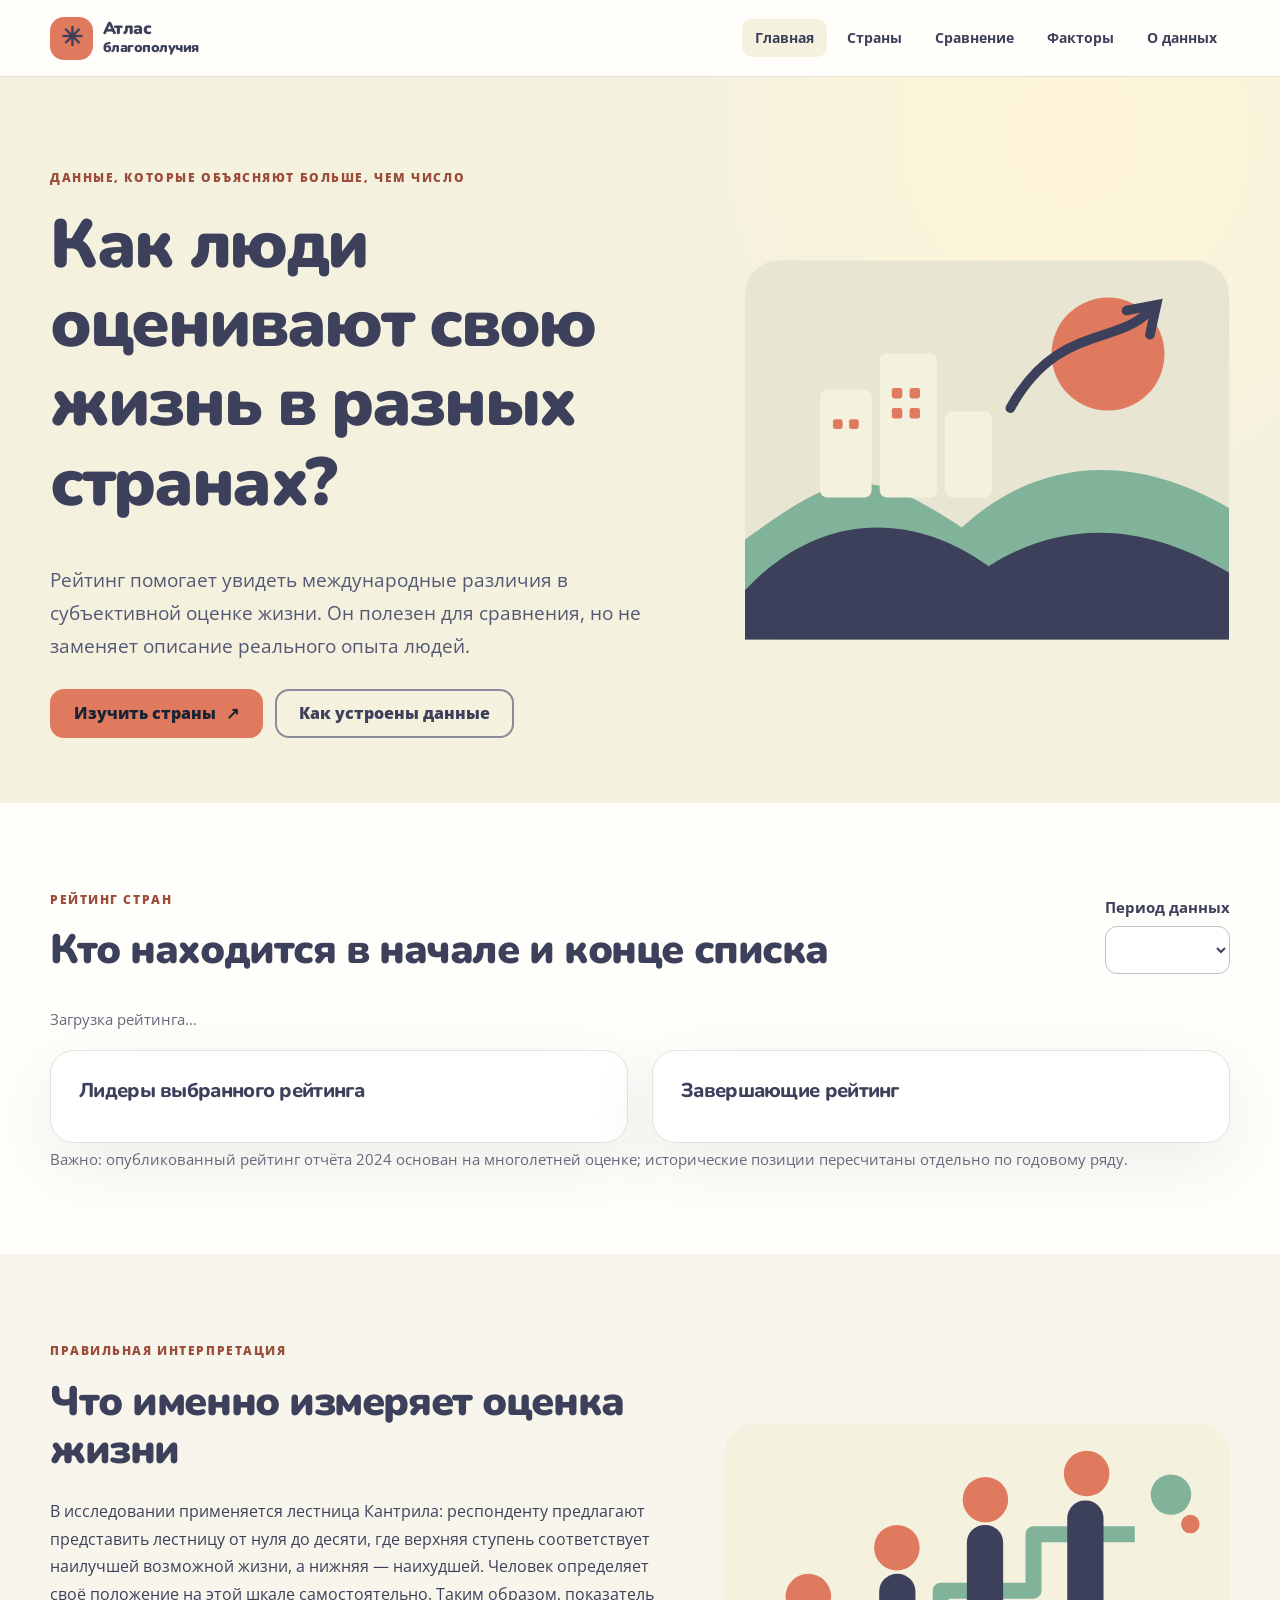
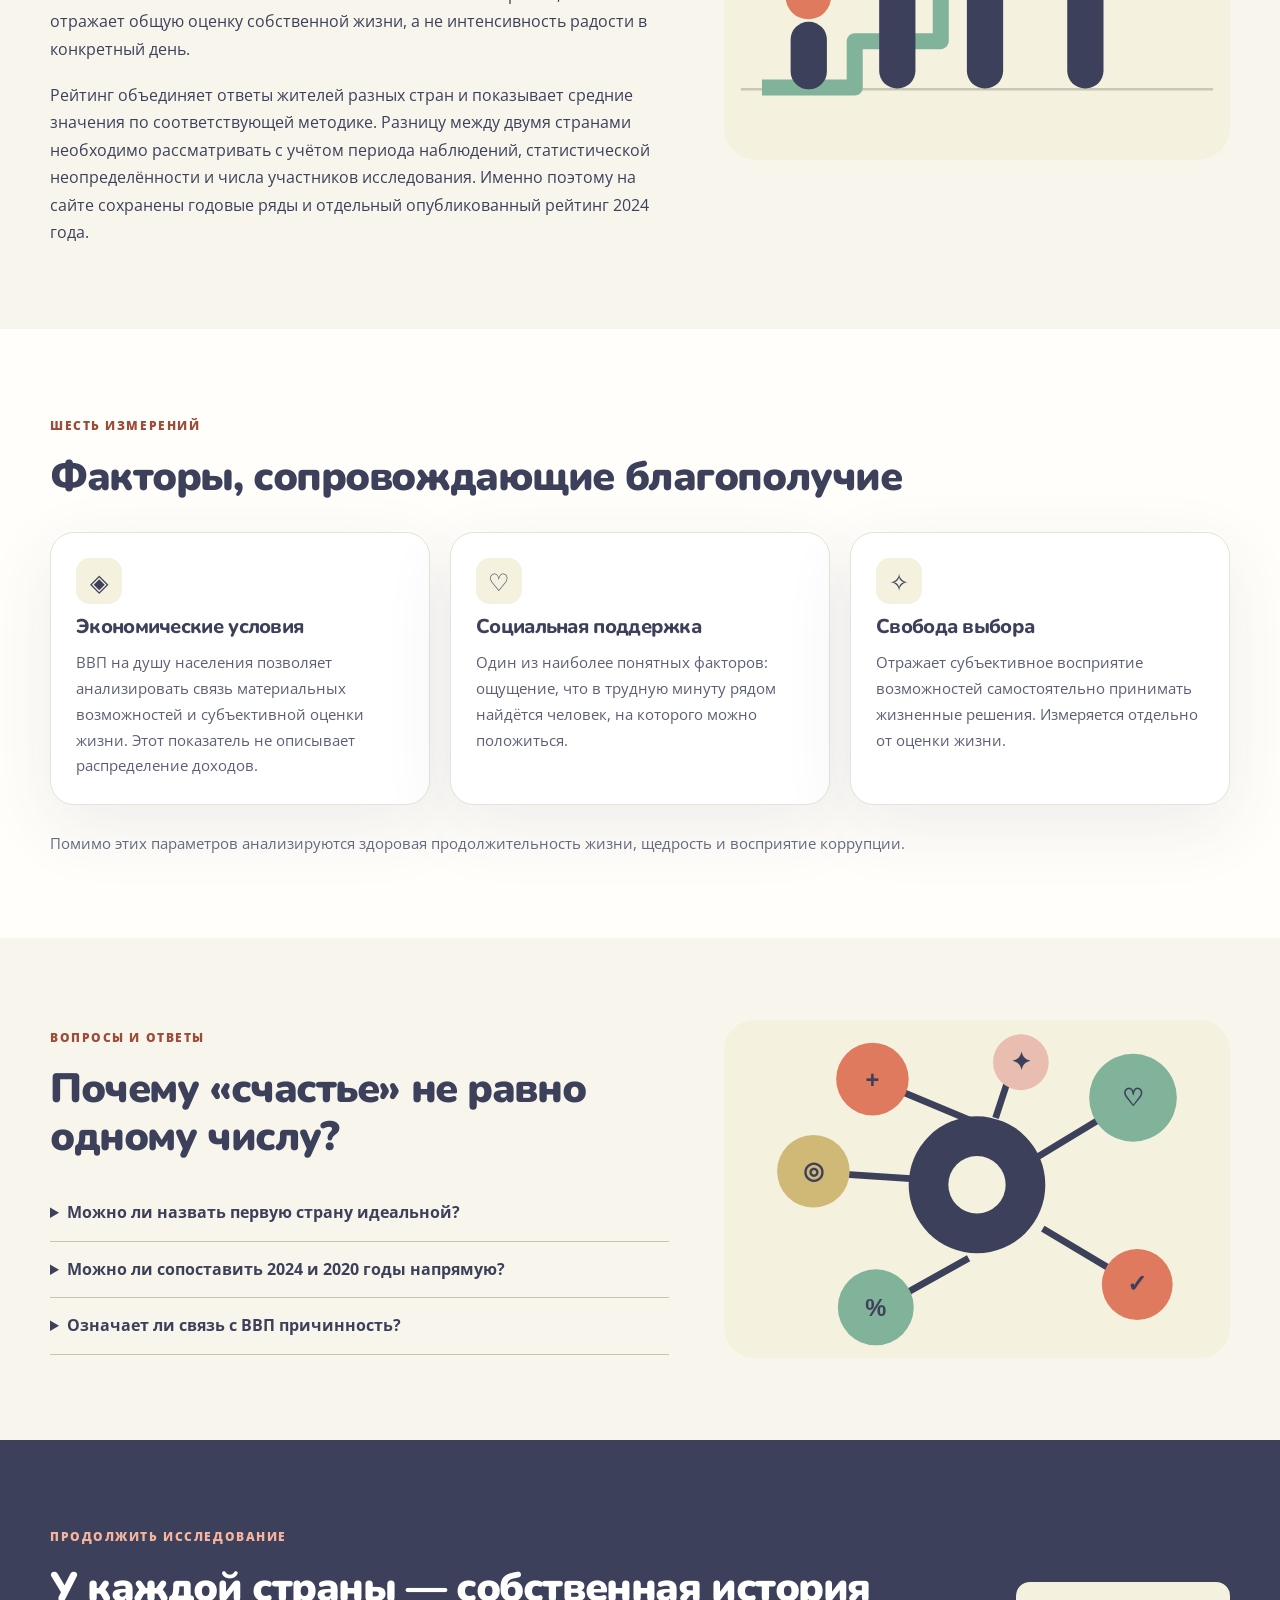
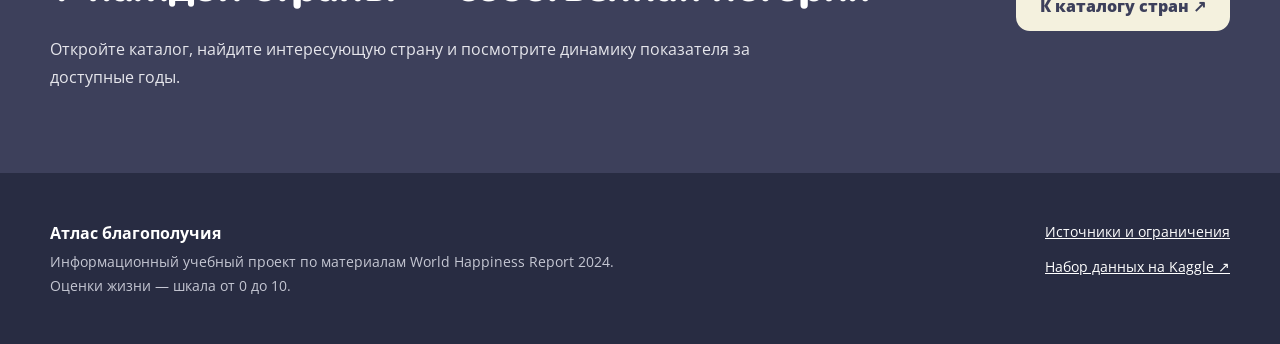
==== index.html @ a401495a "Build six semantic pages, responsive Nested BEM components and original vector illustrations" ====
<!doctype html>
<html lang="ru"><head><meta charset="UTF-8"><meta name="viewport" content="width=device-width,initial-scale=1"><meta name="theme-color" content="#F4F1DE"><meta name="description" content="Рейтинги World Happiness Report 2024, динамика оценки жизни и факторы благополучия."><title>Главная — Атлас благополучия</title>
<link rel="preconnect" href="https://fonts.googleapis.com"><link rel="preconnect" href="https://fonts.gstatic.com" crossorigin><link href="https://fonts.googleapis.com/css2?family=Nunito:wght@400;600;700;800;900&family=Open+Sans:wght@400;500;600;700&display=swap" rel="stylesheet"><link rel="stylesheet" href="./style.css"></head>
<body><a class="skip-link" href="#main">Перейти к содержимому</a>
<header class="site-header"><div class="site-header__inner container"><a class="site-header__brand" href="./index.html" aria-label="Атлас благополучия — главная"><span class="site-header__mark" aria-hidden="true">✳</span><span>Атлас<br><small>благополучия</small></span></a><button class="site-header__toggle" type="button" aria-expanded="false" aria-controls="main-menu" id="menu-toggle">Меню <span aria-hidden="true">☰</span></button><nav id="main-menu" class="site-header__nav" aria-label="Основная навигация"><a href="./index.html" aria-current="page">Главная</a><a href="./countries.html">Страны</a><a href="./compare.html">Сравнение</a><a href="./factors.html">Факторы</a><a href="./about.html">О данных</a></nav></div></header>
<main id="main"><section class="hero page__section"><div class="container hero__grid"><div><span class="eyebrow">Данные, которые объясняют больше, чем число</span><h1>Как люди оценивают свою жизнь в разных странах?</h1><p class="lead">Рейтинг помогает увидеть международные различия в субъективной оценке жизни. Он полезен для сравнения, но не заменяет описание реального опыта людей.</p><div class="hero__actions"><a class="button" href="./countries.html">Изучить страны <span aria-hidden="true">↗</span></a><a class="button button--outline" href="./about.html">Как устроены данные</a></div></div><img class="hero__image" src="./images/overview.svg" alt="Авторская иллюстрация: города и природные формы, объединённые в инфографику" width="600" height="470"></div></section>
<section class="page__section" aria-labelledby="rating-heading"><div class="container"><div class="section-heading"><div><span class="eyebrow">Рейтинг стран</span><h2 id="rating-heading">Кто находится в начале и конце списка</h2></div><label class="field">Период данных <select id="year-select" aria-label="Выберите год рейтинга"></select></label></div><p class="muted" id="ranking-status" role="status">Загрузка рейтинга…</p><p class="data-label" id="ranking-count"></p><div class="columns-2"><div class="panel"><h3>Лидеры выбранного рейтинга</h3><ol class="ranking" id="ranking-top"></ol></div><div class="panel"><h3>Завершающие рейтинг</h3><ol class="ranking" id="ranking-bottom"></ol></div></div><p class="help-text">Важно: опубликованный рейтинг отчёта 2024 основан на многолетней оценке; исторические позиции пересчитаны отдельно по годовому ряду.</p></div></section>
<section class="page__section page__section--soft"><div class="container feature"><div><span class="eyebrow">Правильная интерпретация</span><h2>Что именно измеряет оценка жизни</h2><p>В исследовании применяется лестница Кантрила: респонденту предлагают представить лестницу от нуля до десяти, где верхняя ступень соответствует наилучшей возможной жизни, а нижняя — наихудшей. Человек определяет своё положение на этой шкале самостоятельно. Таким образом, показатель отражает общую оценку собственной жизни, а не интенсивность радости в конкретный день.</p><p>Рейтинг объединяет ответы жителей разных стран и показывает средние значения по соответствующей методике. Разницу между двумя странами необходимо рассматривать с учётом периода наблюдений, статистической неопределённости и числа участников исследования. Именно поэтому на сайте сохранены годовые ряды и отдельный опубликованный рейтинг 2024 года.</p></div><img src="./images/people.svg" alt="Авторская векторная иллюстрация людей и условных ступеней оценки жизни" width="560" height="380" loading="lazy"></div></section>
<section class="page__section"><div class="container"><div class="section-heading"><div><span class="eyebrow">Шесть измерений</span><h2>Факторы, сопровождающие благополучие</h2></div></div><div class="cards-3"><article class="card"><div class="card__icon">◈</div><h3>Экономические условия</h3><p>ВВП на душу населения позволяет анализировать связь материальных возможностей и субъективной оценки жизни. Этот показатель не описывает распределение доходов.</p></article><article class="card"><div class="card__icon">♡</div><h3>Социальная поддержка</h3><p>Один из наиболее понятных факторов: ощущение, что в трудную минуту рядом найдётся человек, на которого можно положиться.</p></article><article class="card"><div class="card__icon">✧</div><h3>Свобода выбора</h3><p>Отражает субъективное восприятие возможностей самостоятельно принимать жизненные решения. Измеряется отдельно от оценки жизни.</p></article></div><p class="muted">Помимо этих параметров анализируются здоровая продолжительность жизни, щедрость и восприятие коррупции.</p></div></section>
<section class="page__section page__section--soft"><div class="container feature feature--reverse"><div><span class="eyebrow">Вопросы и ответы</span><h2>Почему «счастье» не равно одному числу?</h2><details><summary>Можно ли назвать первую страну идеальной?</summary><p>Нет. Позиция отражает среднюю оценку жизни в опросе и не описывает всех жителей, обстоятельств или аспектов социальной политики.</p></details><details><summary>Можно ли сопоставить 2024 и 2020 годы напрямую?</summary><p>Только учитывая различие методов: 2024 относится к опубликованному многолетнему рейтингу, а исторические точки показывают отдельные годы.</p></details><details><summary>Означает ли связь с ВВП причинность?</summary><p>Нет. Диаграмма связи сама по себе не позволяет утверждать, что изменение фактора вызовет изменение субъективной оценки жизни.</p></details></div><img src="./images/factors.svg" alt="Авторская иллюстрация: шесть взаимосвязанных факторов, представленных цветными фигурами" width="560" height="380" loading="lazy"></div></section>
<section class="page__section cta"><div class="container cta__inner"><div><span class="eyebrow">Продолжить исследование</span><h2>У каждой страны — собственная история</h2><p>Откройте каталог, найдите интересующую страну и посмотрите динамику показателя за доступные годы.</p></div><a class="button button--light" href="./countries.html">К каталогу стран ↗</a></div></section></main>
<footer class="site-footer"><div class="container site-footer__inner"><div><strong>Атлас благополучия</strong><p>Информационный учебный проект по материалам World Happiness Report 2024. Оценки жизни — шкала от 0 до 10.</p></div><div><a href="./about.html">Источники и ограничения</a><a href="https://www.kaggle.com/datasets/jainaru/world-happiness-report-2024-yearly-updated" rel="noreferrer" target="_blank">Набор данных на Kaggle ↗</a></div></div></footer>
<div class="modal" id="info-modal" hidden><div class="modal__shade" data-close-modal></div><div class="modal__panel" role="dialog" aria-modal="true" aria-labelledby="modal-title" tabindex="-1"><button class="modal__close" id="modal-close" type="button" aria-label="Закрыть окно">×</button><h2 id="modal-title"></h2><div id="modal-body"></div></div></div>
<script type="module" src="./js/app.js"></script></body></html>
---- style.css ----
@import url("./blocks/site-header/site-header.css");
@import url("./blocks/site-header/elements/site-header__nav.css");
@import url("./blocks/site-header/modifiers/site-header--compact.css");
@import url("./blocks/card/card.css");
@import url("./blocks/card/elements/card__meta.css");
@import url("./blocks/card/modifiers/card--highlight.css");
@import url("./blocks/page/page.css");
@import url("./blocks/page/elements/page__section.css");
@import url("./blocks/page/modifiers/page--narrow.css");
@import url("./blocks/modal/modal.css");
@import url("./blocks/modal/elements/modal__panel.css");
@import url("./blocks/modal/modifiers/modal--open.css");
:root{--coral:#E07A5F;--ink:#3D405B;--green:#81B29A;--cream:#F4F1DE;--paper:#FFFEFA;--line:#E5E3D9;--shadow:0 22px 70px rgba(61,64,91,.09);--radius:24px;--space:clamp(20px,4vw,64px)}*{box-sizing:border-box}html{scroll-behavior:smooth}body{margin:0;background:var(--paper);color:var(--ink);font-family:"Open Sans",Arial,sans-serif;line-height:1.72;font-size:16px}button,input,select{font:inherit}button{cursor:pointer}img{max-width:100%;height:auto}a{color:inherit}a:hover{text-decoration-color:var(--coral)}h1,h2,h3{font-family:Nunito,Arial,sans-serif;line-height:1.17;letter-spacing:-.035em;margin:0 0 .6em}h1{font-size:clamp(2.45rem,5.3vw,5rem);font-weight:900;max-width:820px}h2{font-size:clamp(1.8rem,3.2vw,3rem);font-weight:900}h3{font-size:1.25rem;font-weight:800}p{margin:.2em 0 1.15em}p:last-child{margin-bottom:0}.container{width:min(1180px,calc(100% - 36px));margin:0 auto}.sr-only{position:absolute;width:1px;height:1px;padding:0;margin:-1px;overflow:hidden;clip:rect(0,0,0,0);white-space:nowrap;border:0}.skip-link{position:absolute;top:-200px;left:20px;z-index:1000;background:var(--ink);color:white;padding:10px}.skip-link:focus{top:12px}.eyebrow{display:inline-block;color:#9C4C39;font-weight:800;font-size:.75rem;text-transform:uppercase;letter-spacing:.13em;margin-bottom:16px}.lead{font-size:clamp(1rem,1.5vw,1.22rem);max-width:650px;color:#535874}.muted,.help-text{color:#656A7D;font-size:.95rem}.data-label,.data-note{font-size:.93rem;font-weight:600;color:#4E5873}.button{display:inline-flex;gap:10px;align-items:center;justify-content:center;border:2px solid var(--coral);border-radius:14px;padding:12px 22px;background:var(--coral);color:#182334;font-weight:800;text-decoration:none;line-height:1.3;transition:transform .18s,box-shadow .18s}.button:hover{transform:translateY(-2px);box-shadow:0 8px 24px rgba(224,122,95,.22)}.button:focus-visible,button:focus-visible,a:focus-visible,input:focus-visible,select:focus-visible{outline:3px solid #376D85;outline-offset:3px}.button--outline{background:transparent;color:var(--ink);border-color:#8A8B9A}.button--light{background:var(--cream);border-color:var(--cream);color:var(--ink)}.button--small{padding:9px 16px;font-size:.9rem}.text-button{border:0;background:transparent;padding:8px 0;color:#A14637;font-weight:800;text-decoration:underline;text-underline-offset:3px}.hero{background:radial-gradient(circle at 84% 8%,#fff6d9 2%,transparent 31%),var(--cream);padding-block:86px 65px}.hero__grid{display:grid;grid-template-columns:1.15fr .85fr;align-items:center;gap:38px}.hero__image{width:100%;object-fit:contain}.hero__actions{display:flex;gap:12px;flex-wrap:wrap;margin-top:27px}.section-heading{display:flex;justify-content:space-between;align-items:end;gap:24px;margin-bottom:32px}.section-heading h2{margin:0}.columns-2{display:grid;grid-template-columns:repeat(2,minmax(0,1fr));gap:24px}.feature{display:grid;grid-template-columns:1.1fr .9fr;gap:55px;align-items:center}.feature--reverse{grid-template-columns:1.1fr .9fr}.feature>img{border-radius:24px;width:100%}.cards-3{display:grid;grid-template-columns:repeat(3,minmax(0,1fr));gap:20px;margin:25px 0}.panel{padding:28px;background:#fff;border:1px solid var(--line);border-radius:var(--radius);box-shadow:var(--shadow)}.ranking{list-style:none;margin:0;padding:0}.ranking li{display:flex;justify-content:space-between;align-items:center;gap:10px;border-bottom:1px solid var(--line);padding:12px 0}.ranking li:last-child{border-bottom:0}.ranking a{text-decoration:none;font-weight:700}.ranking strong{font-variant-numeric:tabular-nums}.metric{border-radius:var(--radius);padding:30px;background:var(--cream);display:flex;flex-direction:column}.metric strong{font-size:clamp(3rem,6vw,5.2rem);font-family:Nunito;font-weight:900;line-height:1.2}.metric small{color:#666A7F}.filters{display:grid;grid-template-columns:repeat(3,minmax(0,1fr));gap:16px;margin:22px 0 28px}.field{display:flex;flex-direction:column;gap:6px;font-weight:700;font-size:.92rem}.field input,.field select{display:block;width:100%;border:1px solid #BEC0C6;border-radius:12px;min-height:48px;padding:10px 13px;background:#fff;color:var(--ink)}.chart-box{border:1px solid var(--line);border-radius:var(--radius);background:#fff;padding:22px;margin:24px 0;position:relative;min-height:380px;height:400px}.chart-box canvas{width:100%!important;height:100%!important}.table-wrap{overflow-x:auto;border-radius:14px;border:1px solid var(--line)}.data-table{border-collapse:collapse;min-width:600px;width:100%;background:white}.data-table th,.data-table td{padding:13px 16px;text-align:left;border-bottom:1px solid var(--line)}.data-table th{background:var(--cream)}.data-table tbody tr:last-child td{border-bottom:none}.factor-bars{display:grid;gap:18px}.factor-row{display:grid;grid-template-columns:minmax(160px,1fr) 2fr 55px;align-items:center;gap:20px}.factor-track{height:14px;border-radius:99px;background:#EFEEE9;overflow:hidden}.factor-fill{height:100%;background:var(--green);border-radius:99px}.pagination{display:flex;flex-wrap:wrap;gap:8px;justify-content:center;margin:10px 0 26px}.pagination button{min-width:44px;min-height:44px;border:1px solid #C5C6CE;background:#fff;border-radius:10px;color:var(--ink)}.pagination button[aria-current="page"]{background:var(--ink);color:white}.sliders{display:grid;gap:18px;margin:20px 0}.slider-label{display:flex;justify-content:space-between;gap:12px;font-size:.94rem}.sliders input{width:100%;accent-color:#9E4A37}.result-box{padding:30px;border:2px dashed #B7B3A2;background:#fff;border-radius:var(--radius);align-self:start;min-height:210px}.result-box strong{display:block;font-size:3rem;line-height:1.2;margin:12px 0}.glossary{display:grid;grid-template-columns:repeat(2,minmax(0,1fr));gap:18px}.glossary>div{background:white;padding:22px;border:1px solid var(--line);border-radius:16px}.glossary dt{font-weight:800;font-family:Nunito;font-size:1.12rem}.glossary dd{margin:9px 0 0;color:#5B6074}.cta{background:var(--ink);color:#fff}.cta__inner{display:flex;align-items:center;justify-content:space-between;gap:25px}.cta p{max-width:740px;color:#E6E6EC}.cta .eyebrow{color:#F6B49E}.site-footer{background:#282C42;color:white;padding:47px 0}.site-footer__inner{display:flex;justify-content:space-between;gap:36px}.site-footer p{max-width:620px;font-size:.85rem;color:#C5C7D3}.site-footer__inner>div:last-child{display:flex;flex-direction:column;gap:10px;font-size:.9rem}details{border-bottom:1px solid #C5C4B6;padding:14px 0}details summary{font-weight:700;cursor:pointer}details p{margin-top:12px}.empty-state{border:1px dashed #B7B3A2;padding:25px;border-radius:16px}.badge-inline{display:inline-block;background:var(--cream);color:var(--ink);padding:3px 9px;border-radius:8px;font-weight:700;font-size:.75rem}
@media(max-width:900px){.hero__grid,.feature,.feature--reverse{grid-template-columns:1fr}.hero__image{max-height:290px}.hero{padding-block:58px 45px}.cards-3{grid-template-columns:repeat(2,minmax(0,1fr))}.filters{grid-template-columns:repeat(2,minmax(0,1fr))}}
@media(max-width:630px){body{font-size:15px}.container{width:min(100% - 28px,1180px)}.hero h1{font-size:2.5rem}.hero__actions{flex-direction:column;align-items:stretch}.button{width:100%}.columns-2,.cards-3,.filters,.glossary{grid-template-columns:1fr}.section-heading,.cta__inner,.site-footer__inner{flex-direction:column;align-items:stretch}.chart-box{height:320px;min-height:310px;padding:12px}.factor-row{grid-template-columns:1fr 48px;gap:5px}.factor-row .factor-track{grid-column:1 / -1;grid-row:2}.page__section{padding-block:52px}.site-footer{padding-block:38px}}
@media(prefers-reduced-motion:reduce){html{scroll-behavior:auto}*,*:before,*:after{transition:none!important;animation:none!important}}
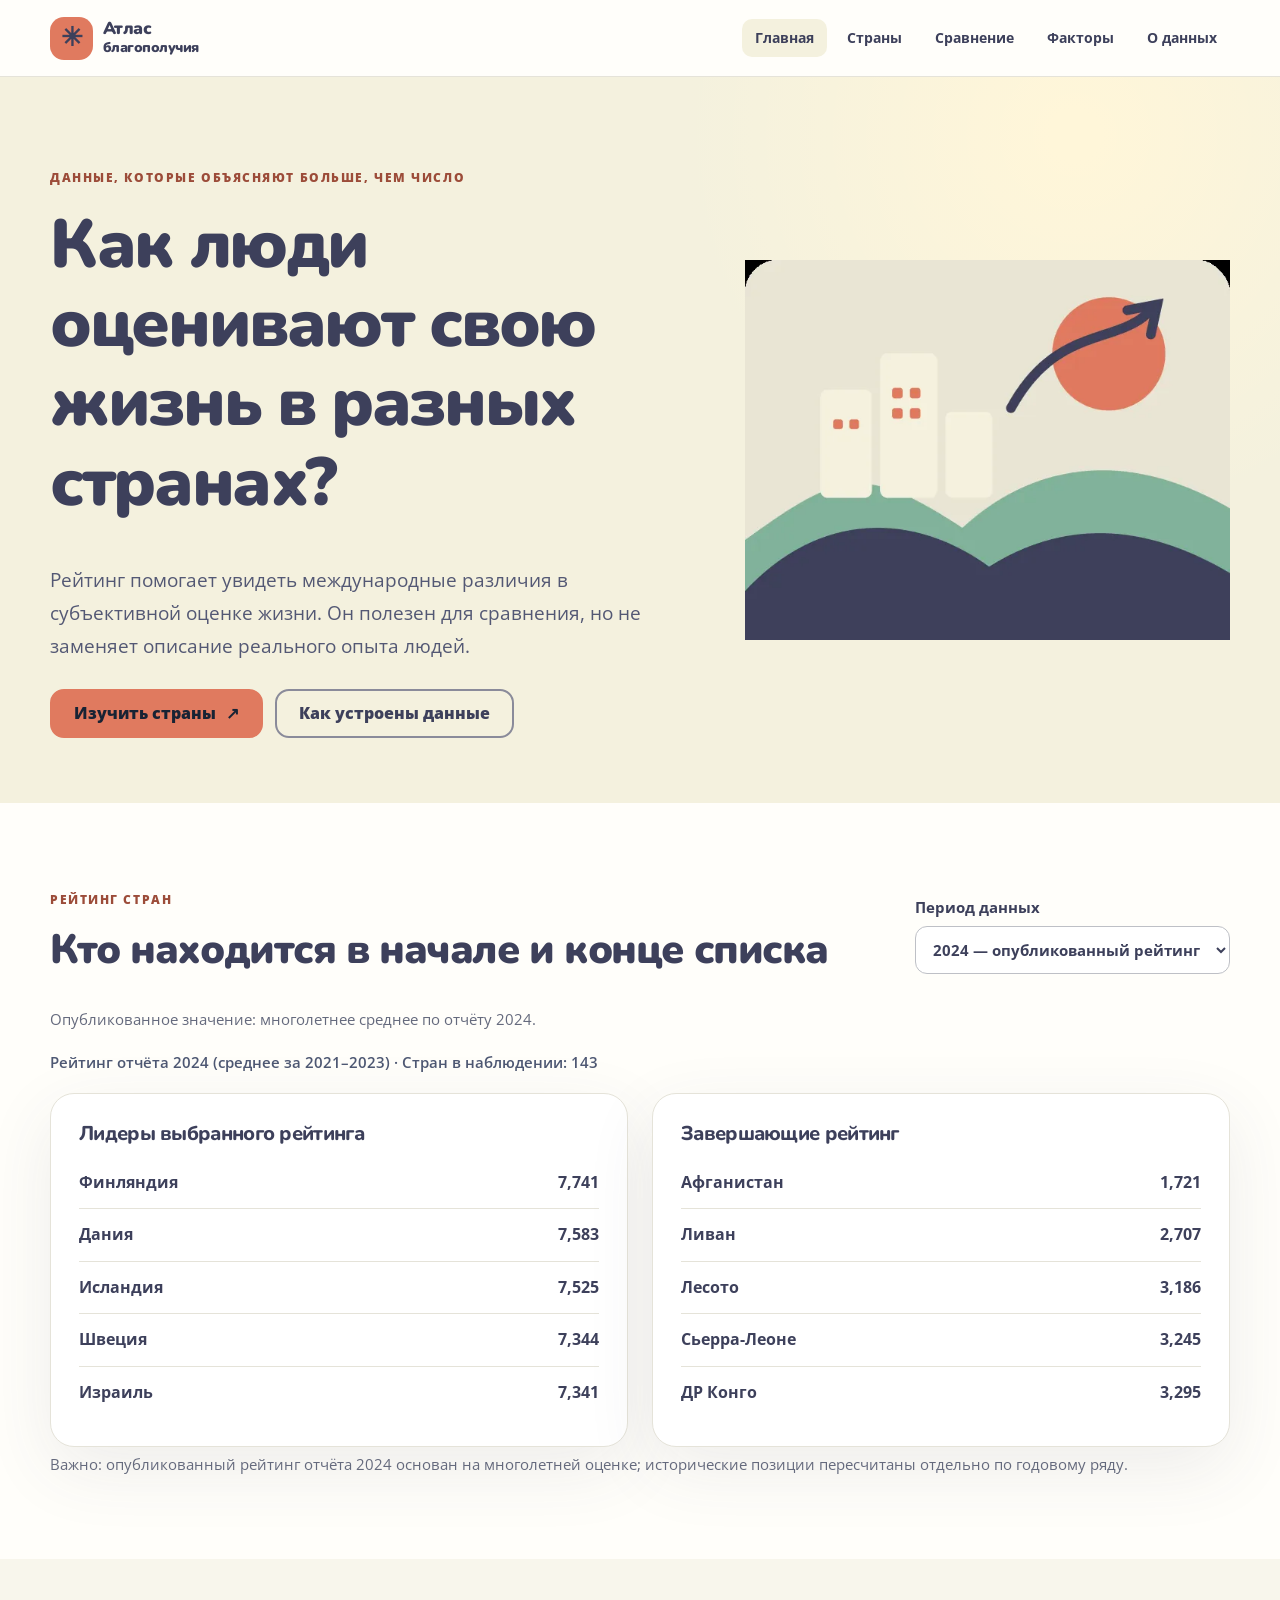
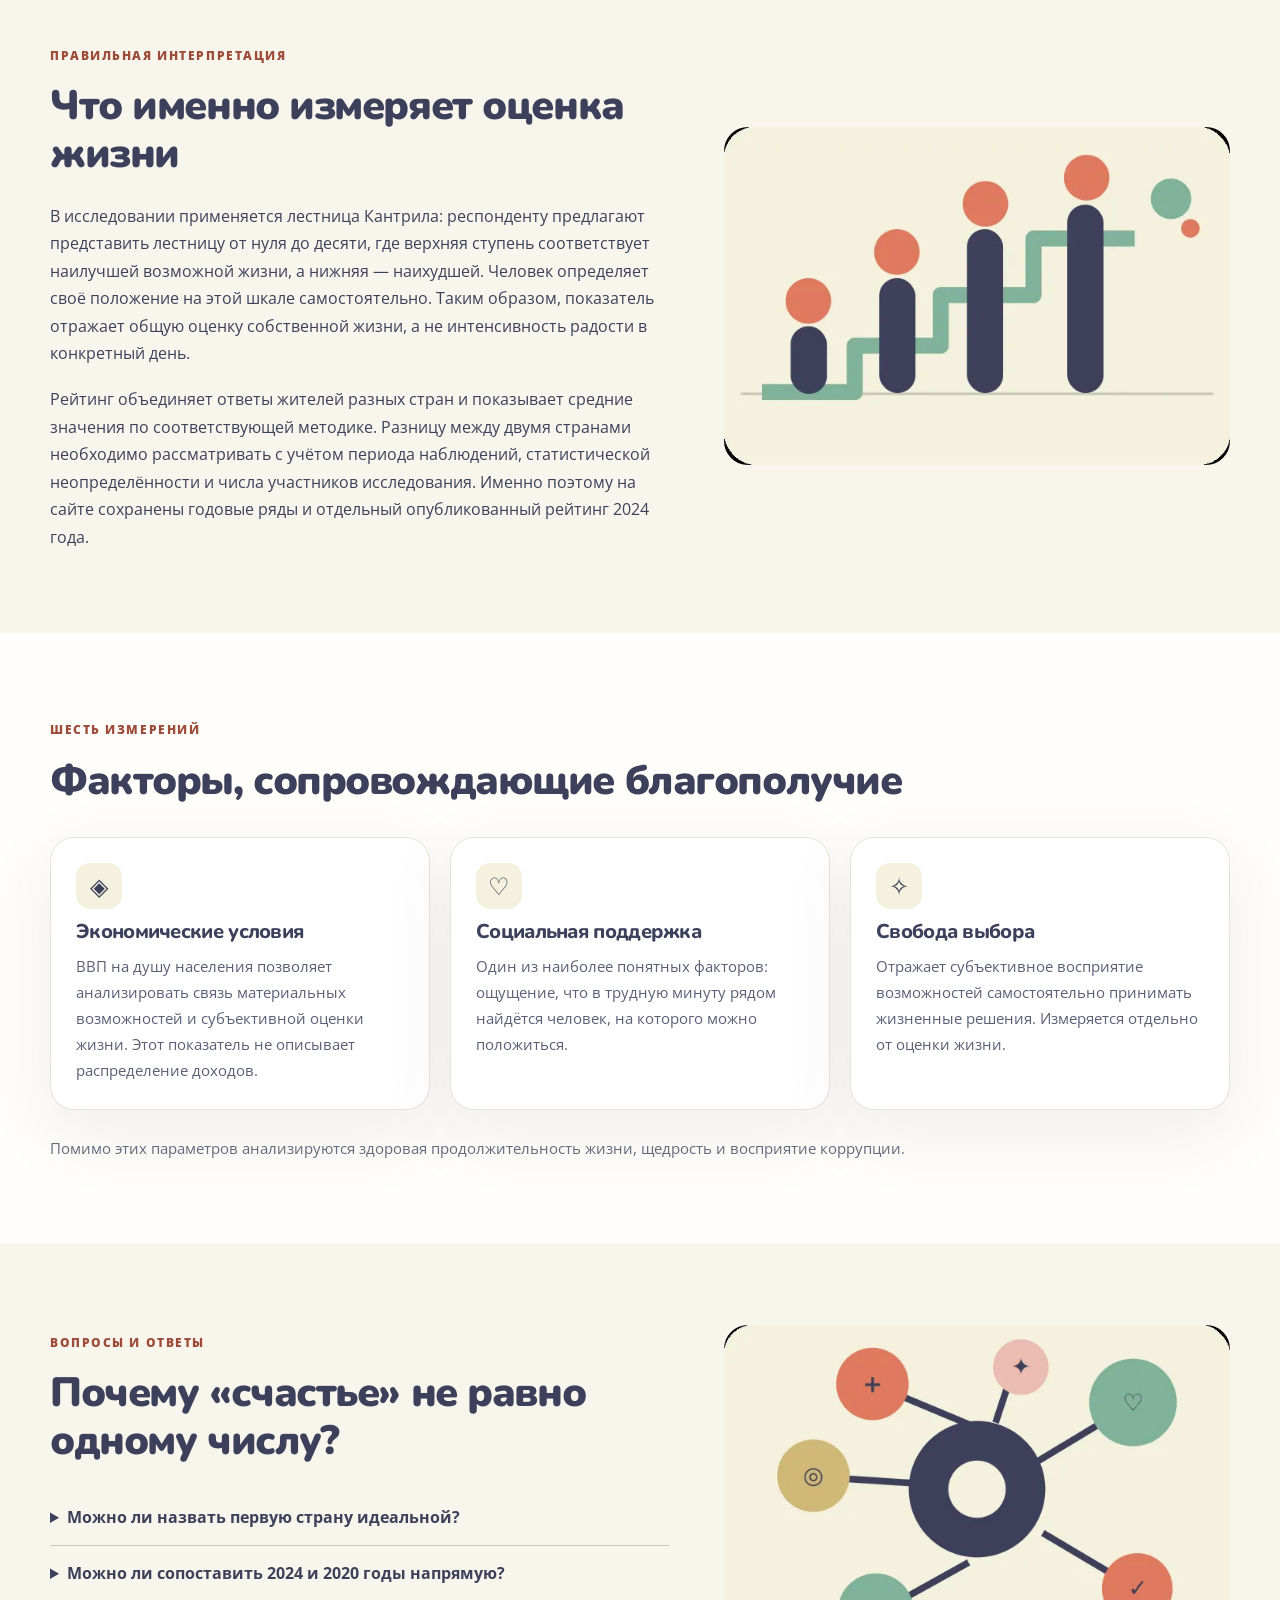
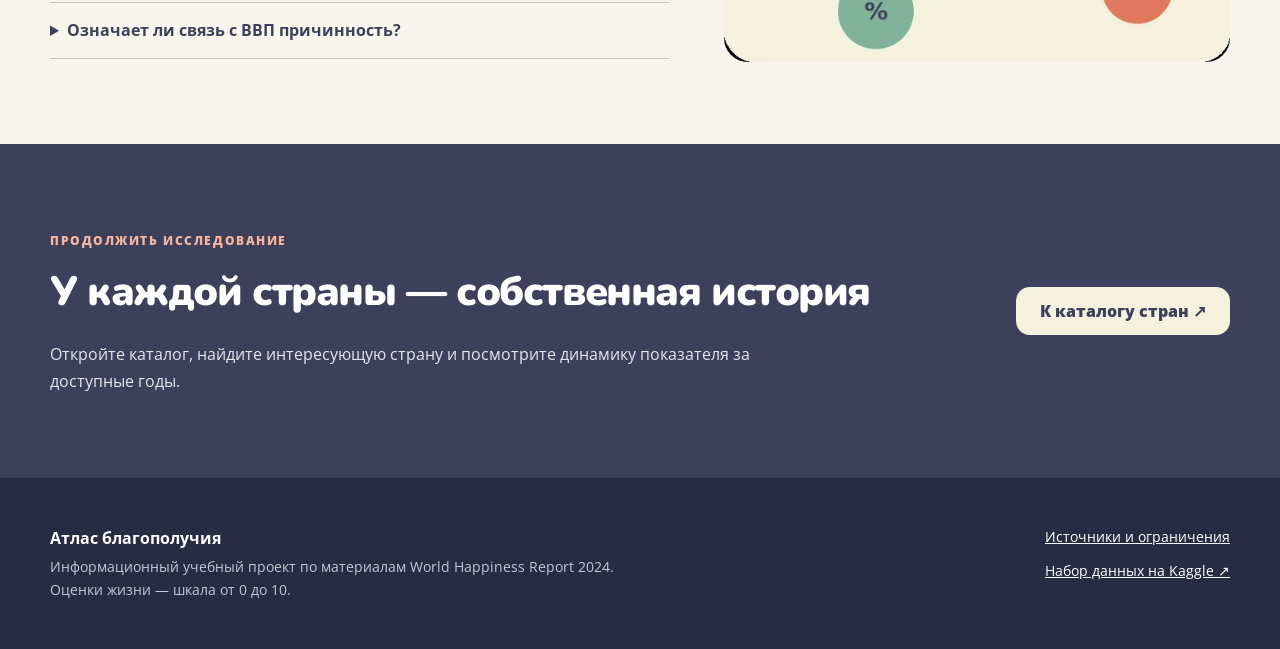
==== commit 2c95a025: "Add responsive WebP copies of original illustration assets" ====
--- a/index.html
+++ b/index.html
@@ -3,11 +3,11 @@
 <link rel="preconnect" href="https://fonts.googleapis.com"><link rel="preconnect" href="https://fonts.gstatic.com" crossorigin><link href="https://fonts.googleapis.com/css2?family=Nunito:wght@400;600;700;800;900&family=Open+Sans:wght@400;500;600;700&display=swap" rel="stylesheet"><link rel="stylesheet" href="./style.css"></head>
 <body><a class="skip-link" href="#main">Перейти к содержимому</a>
 <header class="site-header"><div class="site-header__inner container"><a class="site-header__brand" href="./index.html" aria-label="Атлас благополучия — главная"><span class="site-header__mark" aria-hidden="true">✳</span><span>Атлас<br><small>благополучия</small></span></a><button class="site-header__toggle" type="button" aria-expanded="false" aria-controls="main-menu" id="menu-toggle">Меню <span aria-hidden="true">☰</span></button><nav id="main-menu" class="site-header__nav" aria-label="Основная навигация"><a href="./index.html" aria-current="page">Главная</a><a href="./countries.html">Страны</a><a href="./compare.html">Сравнение</a><a href="./factors.html">Факторы</a><a href="./about.html">О данных</a></nav></div></header>
-<main id="main"><section class="hero page__section"><div class="container hero__grid"><div><span class="eyebrow">Данные, которые объясняют больше, чем число</span><h1>Как люди оценивают свою жизнь в разных странах?</h1><p class="lead">Рейтинг помогает увидеть международные различия в субъективной оценке жизни. Он полезен для сравнения, но не заменяет описание реального опыта людей.</p><div class="hero__actions"><a class="button" href="./countries.html">Изучить страны <span aria-hidden="true">↗</span></a><a class="button button--outline" href="./about.html">Как устроены данные</a></div></div><img class="hero__image" src="./images/overview.svg" alt="Авторская иллюстрация: города и природные формы, объединённые в инфографику" width="600" height="470"></div></section>
+<main id="main"><section class="hero page__section"><div class="container hero__grid"><div><span class="eyebrow">Данные, которые объясняют больше, чем число</span><h1>Как люди оценивают свою жизнь в разных странах?</h1><p class="lead">Рейтинг помогает увидеть международные различия в субъективной оценке жизни. Он полезен для сравнения, но не заменяет описание реального опыта людей.</p><div class="hero__actions"><a class="button" href="./countries.html">Изучить страны <span aria-hidden="true">↗</span></a><a class="button button--outline" href="./about.html">Как устроены данные</a></div></div><img class="hero__image" src="./images/overview-640.webp" srcset="./images/overview-640.webp 640w, ./images/overview-1200.webp 1200w" sizes="(max-width: 900px) 100vw, 50vw" alt="Авторская иллюстрация: города и природные формы, объединённые в инфографику" width="600" height="470" loading="eager" fetchpriority="high"></div></section>
 <section class="page__section" aria-labelledby="rating-heading"><div class="container"><div class="section-heading"><div><span class="eyebrow">Рейтинг стран</span><h2 id="rating-heading">Кто находится в начале и конце списка</h2></div><label class="field">Период данных <select id="year-select" aria-label="Выберите год рейтинга"></select></label></div><p class="muted" id="ranking-status" role="status">Загрузка рейтинга…</p><p class="data-label" id="ranking-count"></p><div class="columns-2"><div class="panel"><h3>Лидеры выбранного рейтинга</h3><ol class="ranking" id="ranking-top"></ol></div><div class="panel"><h3>Завершающие рейтинг</h3><ol class="ranking" id="ranking-bottom"></ol></div></div><p class="help-text">Важно: опубликованный рейтинг отчёта 2024 основан на многолетней оценке; исторические позиции пересчитаны отдельно по годовому ряду.</p></div></section>
-<section class="page__section page__section--soft"><div class="container feature"><div><span class="eyebrow">Правильная интерпретация</span><h2>Что именно измеряет оценка жизни</h2><p>В исследовании применяется лестница Кантрила: респонденту предлагают представить лестницу от нуля до десяти, где верхняя ступень соответствует наилучшей возможной жизни, а нижняя — наихудшей. Человек определяет своё положение на этой шкале самостоятельно. Таким образом, показатель отражает общую оценку собственной жизни, а не интенсивность радости в конкретный день.</p><p>Рейтинг объединяет ответы жителей разных стран и показывает средние значения по соответствующей методике. Разницу между двумя странами необходимо рассматривать с учётом периода наблюдений, статистической неопределённости и числа участников исследования. Именно поэтому на сайте сохранены годовые ряды и отдельный опубликованный рейтинг 2024 года.</p></div><img src="./images/people.svg" alt="Авторская векторная иллюстрация людей и условных ступеней оценки жизни" width="560" height="380" loading="lazy"></div></section>
+<section class="page__section page__section--soft"><div class="container feature"><div><span class="eyebrow">Правильная интерпретация</span><h2>Что именно измеряет оценка жизни</h2><p>В исследовании применяется лестница Кантрила: респонденту предлагают представить лестницу от нуля до десяти, где верхняя ступень соответствует наилучшей возможной жизни, а нижняя — наихудшей. Человек определяет своё положение на этой шкале самостоятельно. Таким образом, показатель отражает общую оценку собственной жизни, а не интенсивность радости в конкретный день.</p><p>Рейтинг объединяет ответы жителей разных стран и показывает средние значения по соответствующей методике. Разницу между двумя странами необходимо рассматривать с учётом периода наблюдений, статистической неопределённости и числа участников исследования. Именно поэтому на сайте сохранены годовые ряды и отдельный опубликованный рейтинг 2024 года.</p></div><img src="./images/people-640.webp" srcset="./images/people-640.webp 640w, ./images/people-1200.webp 1200w" sizes="(max-width: 900px) 100vw, 50vw" alt="Авторская векторная иллюстрация людей и условных ступеней оценки жизни" width="560" height="380" loading="lazy"></div></section>
 <section class="page__section"><div class="container"><div class="section-heading"><div><span class="eyebrow">Шесть измерений</span><h2>Факторы, сопровождающие благополучие</h2></div></div><div class="cards-3"><article class="card"><div class="card__icon">◈</div><h3>Экономические условия</h3><p>ВВП на душу населения позволяет анализировать связь материальных возможностей и субъективной оценки жизни. Этот показатель не описывает распределение доходов.</p></article><article class="card"><div class="card__icon">♡</div><h3>Социальная поддержка</h3><p>Один из наиболее понятных факторов: ощущение, что в трудную минуту рядом найдётся человек, на которого можно положиться.</p></article><article class="card"><div class="card__icon">✧</div><h3>Свобода выбора</h3><p>Отражает субъективное восприятие возможностей самостоятельно принимать жизненные решения. Измеряется отдельно от оценки жизни.</p></article></div><p class="muted">Помимо этих параметров анализируются здоровая продолжительность жизни, щедрость и восприятие коррупции.</p></div></section>
-<section class="page__section page__section--soft"><div class="container feature feature--reverse"><div><span class="eyebrow">Вопросы и ответы</span><h2>Почему «счастье» не равно одному числу?</h2><details><summary>Можно ли назвать первую страну идеальной?</summary><p>Нет. Позиция отражает среднюю оценку жизни в опросе и не описывает всех жителей, обстоятельств или аспектов социальной политики.</p></details><details><summary>Можно ли сопоставить 2024 и 2020 годы напрямую?</summary><p>Только учитывая различие методов: 2024 относится к опубликованному многолетнему рейтингу, а исторические точки показывают отдельные годы.</p></details><details><summary>Означает ли связь с ВВП причинность?</summary><p>Нет. Диаграмма связи сама по себе не позволяет утверждать, что изменение фактора вызовет изменение субъективной оценки жизни.</p></details></div><img src="./images/factors.svg" alt="Авторская иллюстрация: шесть взаимосвязанных факторов, представленных цветными фигурами" width="560" height="380" loading="lazy"></div></section>
+<section class="page__section page__section--soft"><div class="container feature feature--reverse"><div><span class="eyebrow">Вопросы и ответы</span><h2>Почему «счастье» не равно одному числу?</h2><details><summary>Можно ли назвать первую страну идеальной?</summary><p>Нет. Позиция отражает среднюю оценку жизни в опросе и не описывает всех жителей, обстоятельств или аспектов социальной политики.</p></details><details><summary>Можно ли сопоставить 2024 и 2020 годы напрямую?</summary><p>Только учитывая различие методов: 2024 относится к опубликованному многолетнему рейтингу, а исторические точки показывают отдельные годы.</p></details><details><summary>Означает ли связь с ВВП причинность?</summary><p>Нет. Диаграмма связи сама по себе не позволяет утверждать, что изменение фактора вызовет изменение субъективной оценки жизни.</p></details></div><img src="./images/factors-640.webp" srcset="./images/factors-640.webp 640w, ./images/factors-1200.webp 1200w" sizes="(max-width: 900px) 100vw, 50vw" alt="Авторская иллюстрация: шесть взаимосвязанных факторов, представленных цветными фигурами" width="560" height="380" loading="lazy"></div></section>
 <section class="page__section cta"><div class="container cta__inner"><div><span class="eyebrow">Продолжить исследование</span><h2>У каждой страны — собственная история</h2><p>Откройте каталог, найдите интересующую страну и посмотрите динамику показателя за доступные годы.</p></div><a class="button button--light" href="./countries.html">К каталогу стран ↗</a></div></section></main>
 <footer class="site-footer"><div class="container site-footer__inner"><div><strong>Атлас благополучия</strong><p>Информационный учебный проект по материалам World Happiness Report 2024. Оценки жизни — шкала от 0 до 10.</p></div><div><a href="./about.html">Источники и ограничения</a><a href="https://www.kaggle.com/datasets/jainaru/world-happiness-report-2024-yearly-updated" rel="noreferrer" target="_blank">Набор данных на Kaggle ↗</a></div></div></footer>
 <div class="modal" id="info-modal" hidden><div class="modal__shade" data-close-modal></div><div class="modal__panel" role="dialog" aria-modal="true" aria-labelledby="modal-title" tabindex="-1"><button class="modal__close" id="modal-close" type="button" aria-label="Закрыть окно">×</button><h2 id="modal-title"></h2><div id="modal-body"></div></div></div>
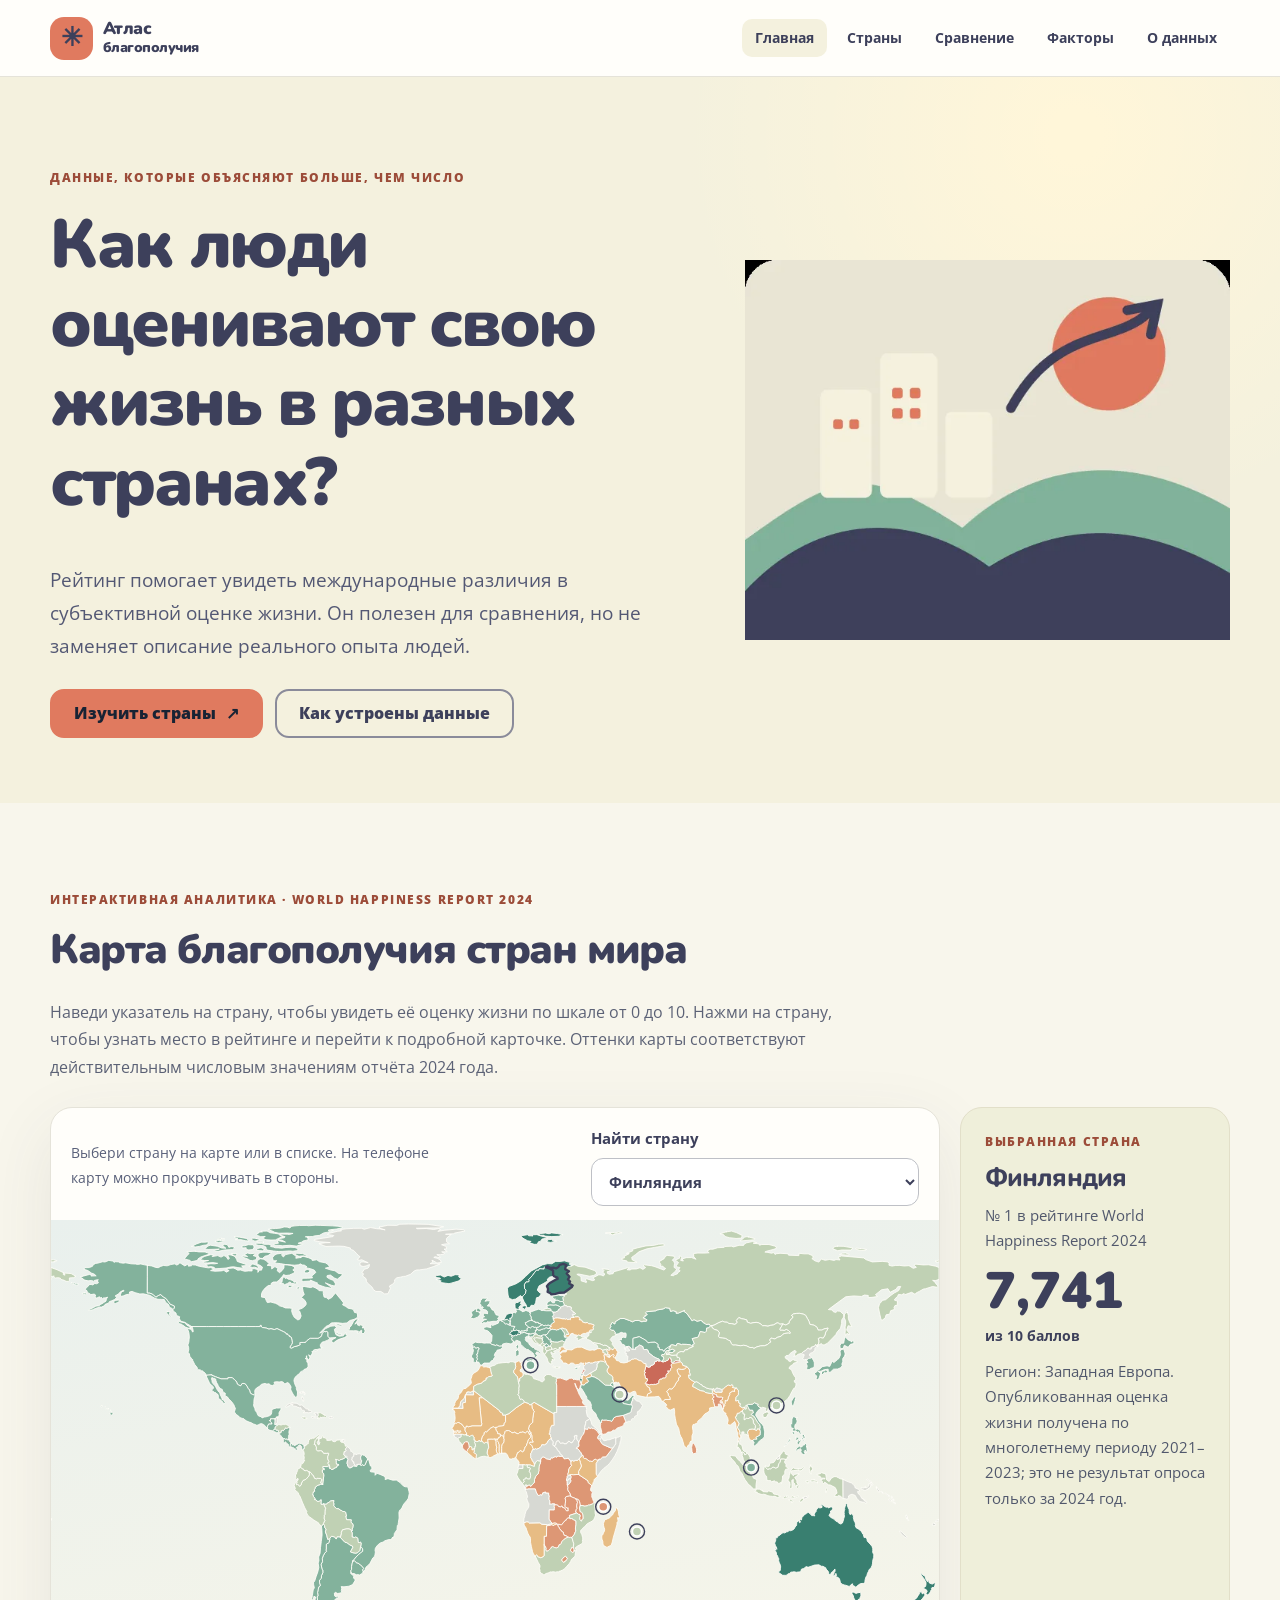
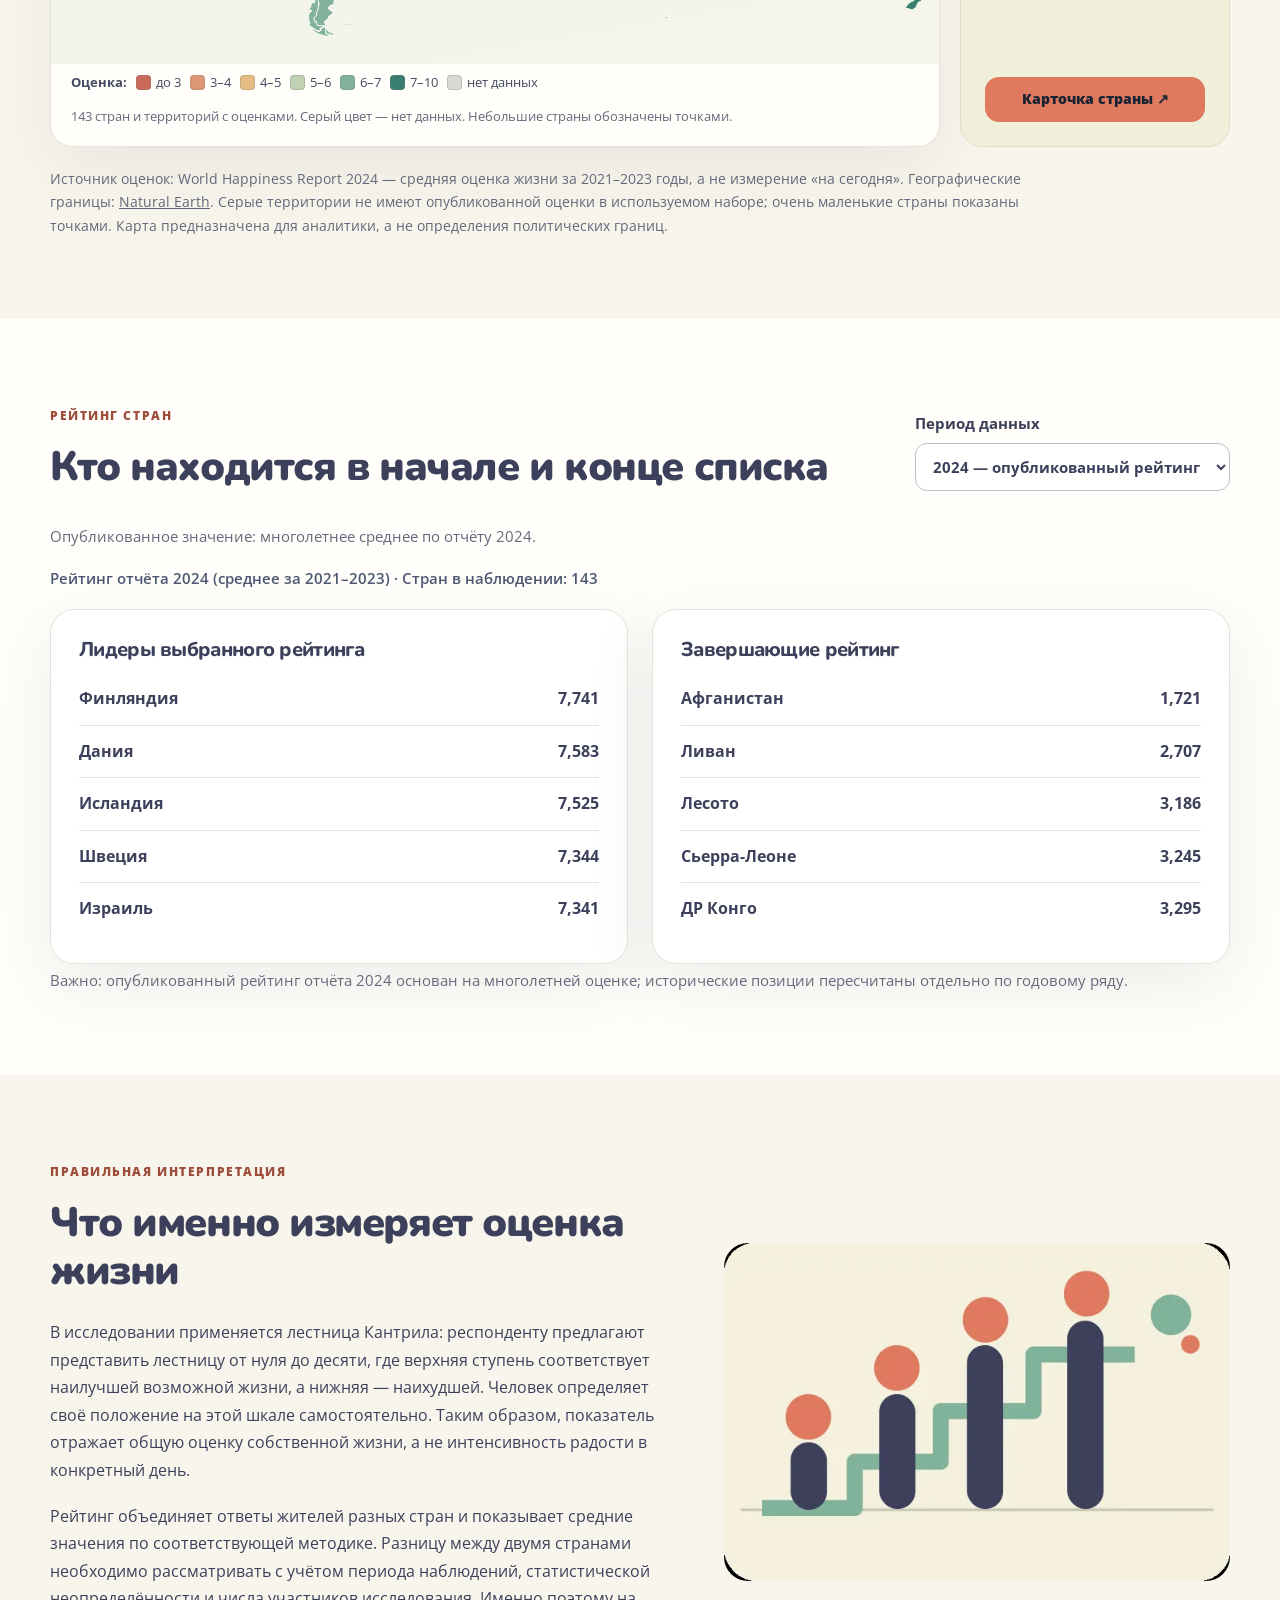
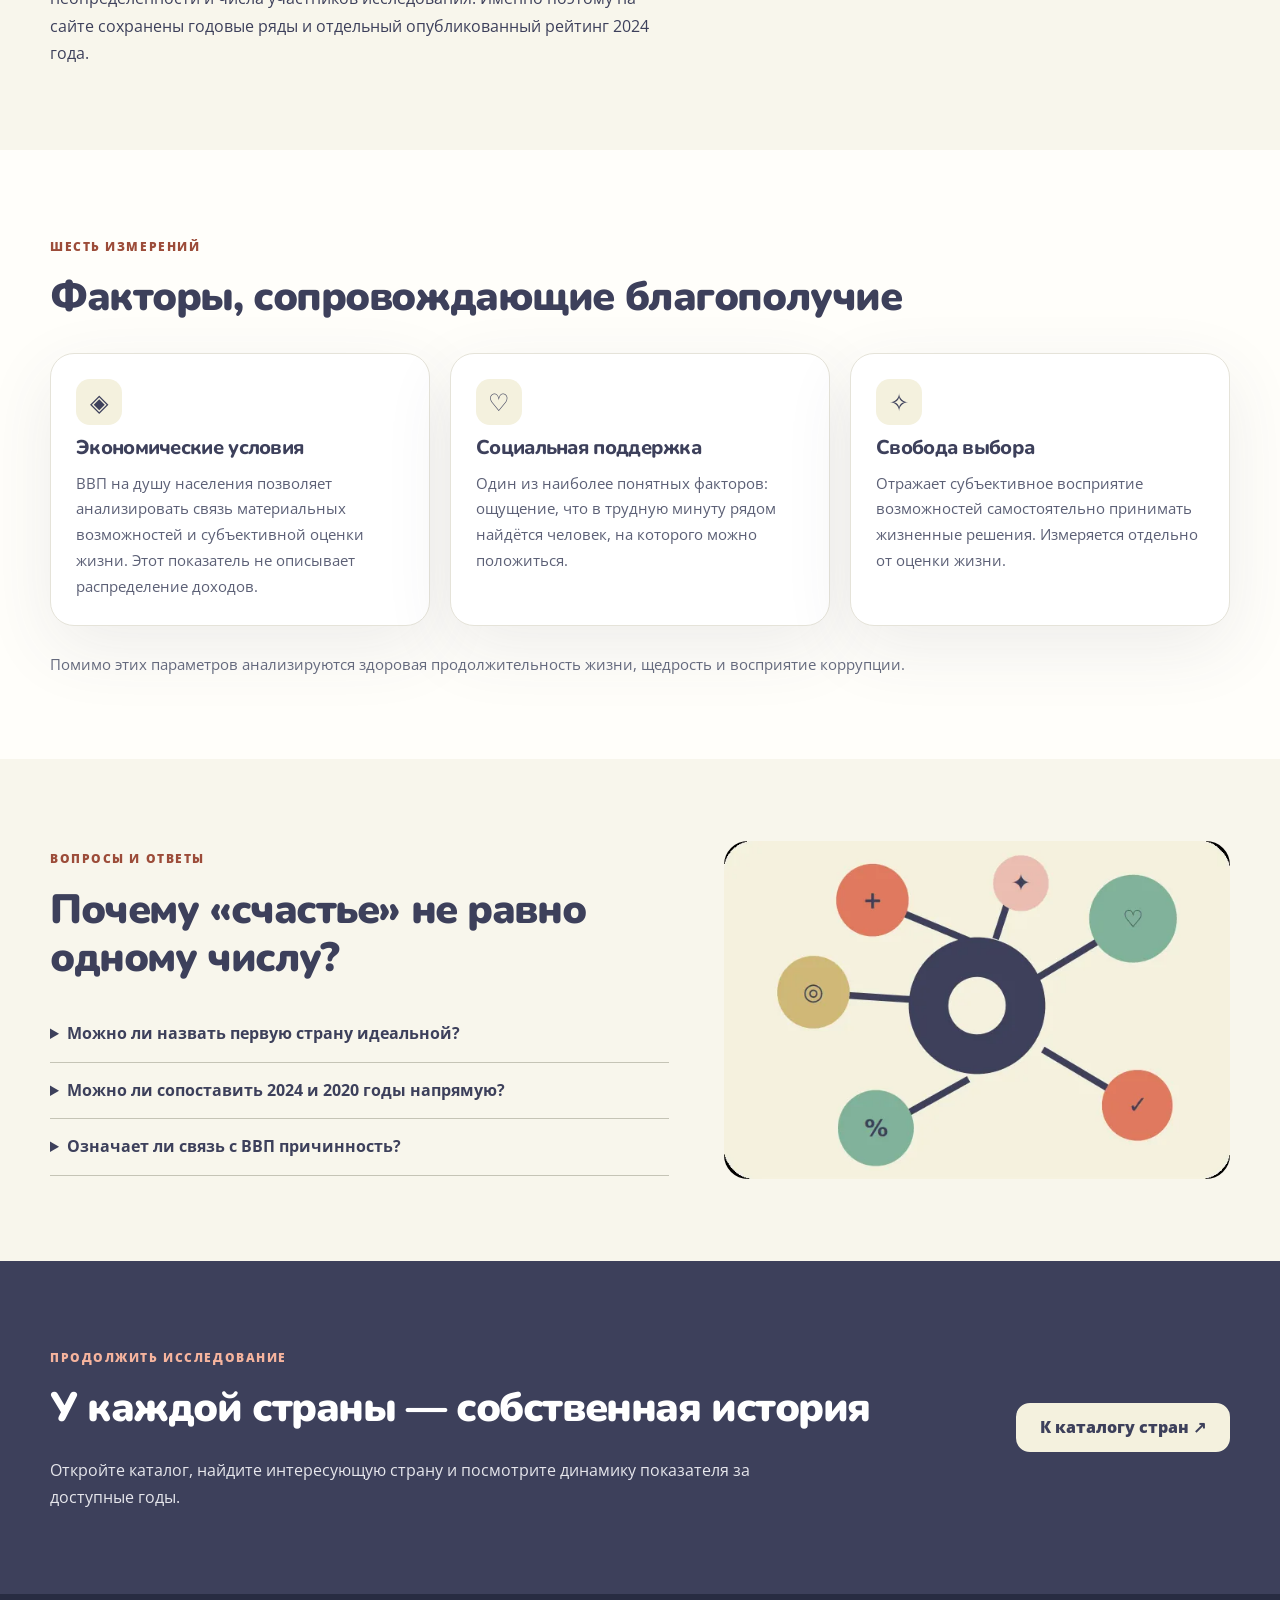
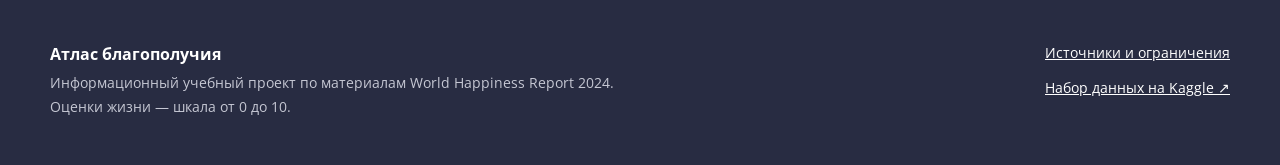
==== commit c16cc64b: "Implement data-driven SVG world happiness map, responsive selection and QA coverage" ====
--- a/index.html
+++ b/index.html
@@ -4,6 +4,55 @@
 <body><a class="skip-link" href="#main">Перейти к содержимому</a>
 <header class="site-header"><div class="site-header__inner container"><a class="site-header__brand" href="./index.html" aria-label="Атлас благополучия — главная"><span class="site-header__mark" aria-hidden="true">✳</span><span>Атлас<br><small>благополучия</small></span></a><button class="site-header__toggle" type="button" aria-expanded="false" aria-controls="main-menu" id="menu-toggle">Меню <span aria-hidden="true">☰</span></button><nav id="main-menu" class="site-header__nav" aria-label="Основная навигация"><a href="./index.html" aria-current="page">Главная</a><a href="./countries.html">Страны</a><a href="./compare.html">Сравнение</a><a href="./factors.html">Факторы</a><a href="./about.html">О данных</a></nav></div></header>
 <main id="main"><section class="hero page__section"><div class="container hero__grid"><div><span class="eyebrow">Данные, которые объясняют больше, чем число</span><h1>Как люди оценивают свою жизнь в разных странах?</h1><p class="lead">Рейтинг помогает увидеть международные различия в субъективной оценке жизни. Он полезен для сравнения, но не заменяет описание реального опыта людей.</p><div class="hero__actions"><a class="button" href="./countries.html">Изучить страны <span aria-hidden="true">↗</span></a><a class="button button--outline" href="./about.html">Как устроены данные</a></div></div><img class="hero__image" src="./images/overview-640.webp" srcset="./images/overview-640.webp 640w, ./images/overview-1200.webp 1200w" sizes="(max-width: 900px) 100vw, 50vw" alt="Авторская иллюстрация: города и природные формы, объединённые в инфографику" width="600" height="470" loading="eager" fetchpriority="high"></div></section>
+
+<section class="page__section world-map-section" aria-labelledby="map-heading">
+<div class="container">
+  <span class="eyebrow">Интерактивная аналитика · World Happiness Report 2024</span>
+  <h2 id="map-heading">Карта благополучия стран мира</h2>
+  <p class="world-map__intro">Наведи указатель на страну, чтобы увидеть её оценку жизни по шкале от 0 до 10. Нажми на страну, чтобы узнать место в рейтинге и перейти к подробной карточке. Оттенки карты соответствуют действительным числовым значениям отчёта 2024 года.</p>
+  <div class="world-map__layout" id="world-map">
+    <div class="world-map__main">
+      <div class="world-map__toolbar">
+        <p>Выбери страну на карте или в списке. На телефоне карту можно прокручивать в стороны.</p>
+        <label class="field" for="map-country-select">Найти страну
+          <select id="map-country-select" aria-label="Найти страну на интерактивной карте">
+            <option value="">Загрузка списка стран…</option>
+          </select>
+        </label>
+      </div>
+      <div class="world-map__viewport" id="world-map-viewport" tabindex="0" aria-label="Карта мира. Для просмотра на узком экране прокручивайте её по горизонтали. Страну также можно выбрать в списке выше.">
+        <svg id="world-map-svg" xmlns="http://www.w3.org/2000/svg" viewBox="0 0 1000 500" role="group" aria-labelledby="world-map-svg-title world-map-svg-desc">
+          <title id="world-map-svg-title">Географическая карта оценок жизни в странах мира за 2024 год</title>
+          <desc id="world-map-svg-desc">Зелёные оттенки обозначают высокие оценки жизни, оранжевые и красные — более низкие. Серые территории не имеют оценки в наборе. Для стран доступны клавиатура, касание и выбор в списке.</desc>
+          <g id="world-map-regions"></g><g id="world-map-markers"></g>
+        </svg>
+      </div>
+      <div class="world-map__legend" aria-label="Легенда карты: оценка жизни по шкале 0–10">
+        <strong>Оценка:</strong>
+        <span><i class="world-map__swatch" style="background:#ca6a59"></i>до 3</span>
+        <span><i class="world-map__swatch" style="background:#dd9775"></i>3–4</span>
+        <span><i class="world-map__swatch" style="background:#e7bc84"></i>4–5</span>
+        <span><i class="world-map__swatch" style="background:#c0d1b4"></i>5–6</span>
+        <span><i class="world-map__swatch" style="background:#83b29c"></i>6–7</span>
+        <span><i class="world-map__swatch" style="background:#397f70"></i>7–10</span>
+        <span><i class="world-map__swatch" style="background:#d7d9d3"></i>нет данных</span>
+      </div>
+      <p class="world-map__status" id="map-status" role="status">Загрузка географических границ и оценок жизни…</p>
+    </div>
+    <aside class="world-map__detail" aria-label="Данные выбранной страны">
+      <span class="eyebrow">Выбранная страна</span>
+      <h3 id="map-country-name">Загрузка…</h3>
+      <p id="map-country-position">Позиция в рейтинге</p>
+      <div class="world-map__value"><strong id="map-country-score">—</strong><span>из 10 баллов</span></div>
+      <p id="map-country-context">Выбери страну, чтобы узнать подробности.</p>
+      <a class="button" id="map-country-link" href="./countries.html">Карточка страны ↗</a>
+    </aside>
+  </div>
+  <div class="world-map__tooltip" id="world-map-tooltip" role="tooltip" hidden>
+    <strong id="world-map-tooltip-name"></strong><span id="world-map-tooltip-value"></span>
+  </div>
+  <p class="world-map__note">Источник оценок: World Happiness Report 2024 — средняя оценка жизни за 2021–2023 годы, а не измерение «на сегодня». Географические границы: <a href="https://www.naturalearthdata.com/about/terms-of-use/" target="_blank" rel="noreferrer">Natural Earth</a>. Серые территории не имеют опубликованной оценки в используемом наборе; очень маленькие страны показаны точками. Карта предназначена для аналитики, а не определения политических границ.</p>
+</div></section>
 <section class="page__section" aria-labelledby="rating-heading"><div class="container"><div class="section-heading"><div><span class="eyebrow">Рейтинг стран</span><h2 id="rating-heading">Кто находится в начале и конце списка</h2></div><label class="field">Период данных <select id="year-select" aria-label="Выберите год рейтинга"></select></label></div><p class="muted" id="ranking-status" role="status">Загрузка рейтинга…</p><p class="data-label" id="ranking-count"></p><div class="columns-2"><div class="panel"><h3>Лидеры выбранного рейтинга</h3><ol class="ranking" id="ranking-top"></ol></div><div class="panel"><h3>Завершающие рейтинг</h3><ol class="ranking" id="ranking-bottom"></ol></div></div><p class="help-text">Важно: опубликованный рейтинг отчёта 2024 основан на многолетней оценке; исторические позиции пересчитаны отдельно по годовому ряду.</p></div></section>
 <section class="page__section page__section--soft"><div class="container feature"><div><span class="eyebrow">Правильная интерпретация</span><h2>Что именно измеряет оценка жизни</h2><p>В исследовании применяется лестница Кантрила: респонденту предлагают представить лестницу от нуля до десяти, где верхняя ступень соответствует наилучшей возможной жизни, а нижняя — наихудшей. Человек определяет своё положение на этой шкале самостоятельно. Таким образом, показатель отражает общую оценку собственной жизни, а не интенсивность радости в конкретный день.</p><p>Рейтинг объединяет ответы жителей разных стран и показывает средние значения по соответствующей методике. Разницу между двумя странами необходимо рассматривать с учётом периода наблюдений, статистической неопределённости и числа участников исследования. Именно поэтому на сайте сохранены годовые ряды и отдельный опубликованный рейтинг 2024 года.</p></div><img src="./images/people-640.webp" srcset="./images/people-640.webp 640w, ./images/people-1200.webp 1200w" sizes="(max-width: 900px) 100vw, 50vw" alt="Авторская векторная иллюстрация людей и условных ступеней оценки жизни" width="560" height="380" loading="lazy"></div></section>
 <section class="page__section"><div class="container"><div class="section-heading"><div><span class="eyebrow">Шесть измерений</span><h2>Факторы, сопровождающие благополучие</h2></div></div><div class="cards-3"><article class="card"><div class="card__icon">◈</div><h3>Экономические условия</h3><p>ВВП на душу населения позволяет анализировать связь материальных возможностей и субъективной оценки жизни. Этот показатель не описывает распределение доходов.</p></article><article class="card"><div class="card__icon">♡</div><h3>Социальная поддержка</h3><p>Один из наиболее понятных факторов: ощущение, что в трудную минуту рядом найдётся человек, на которого можно положиться.</p></article><article class="card"><div class="card__icon">✧</div><h3>Свобода выбора</h3><p>Отражает субъективное восприятие возможностей самостоятельно принимать жизненные решения. Измеряется отдельно от оценки жизни.</p></article></div><p class="muted">Помимо этих параметров анализируются здоровая продолжительность жизни, щедрость и восприятие коррупции.</p></div></section>
--- a/style.css
+++ b/style.css
@@ -10,6 +10,7 @@
 @import url("./blocks/modal/modal.css");
 @import url("./blocks/modal/elements/modal__panel.css");
 @import url("./blocks/modal/modifiers/modal--open.css");
+@import url("./blocks/world-map/world-map.css");
 :root{--coral:#E07A5F;--ink:#3D405B;--green:#81B29A;--cream:#F4F1DE;--paper:#FFFEFA;--line:#E5E3D9;--shadow:0 22px 70px rgba(61,64,91,.09);--radius:24px;--space:clamp(20px,4vw,64px)}*{box-sizing:border-box}html{scroll-behavior:smooth}body{margin:0;background:var(--paper);color:var(--ink);font-family:"Open Sans",Arial,sans-serif;line-height:1.72;font-size:16px}button,input,select{font:inherit}button{cursor:pointer}img{max-width:100%;height:auto}a{color:inherit}a:hover{text-decoration-color:var(--coral)}h1,h2,h3{font-family:Nunito,Arial,sans-serif;line-height:1.17;letter-spacing:-.035em;margin:0 0 .6em}h1{font-size:clamp(2.45rem,5.3vw,5rem);font-weight:900;max-width:820px}h2{font-size:clamp(1.8rem,3.2vw,3rem);font-weight:900}h3{font-size:1.25rem;font-weight:800}p{margin:.2em 0 1.15em}p:last-child{margin-bottom:0}.container{width:min(1180px,calc(100% - 36px));margin:0 auto}.sr-only{position:absolute;width:1px;height:1px;padding:0;margin:-1px;overflow:hidden;clip:rect(0,0,0,0);white-space:nowrap;border:0}.skip-link{position:absolute;top:-200px;left:20px;z-index:1000;background:var(--ink);color:white;padding:10px}.skip-link:focus{top:12px}.eyebrow{display:inline-block;color:#9C4C39;font-weight:800;font-size:.75rem;text-transform:uppercase;letter-spacing:.13em;margin-bottom:16px}.lead{font-size:clamp(1rem,1.5vw,1.22rem);max-width:650px;color:#535874}.muted,.help-text{color:#656A7D;font-size:.95rem}.data-label,.data-note{font-size:.93rem;font-weight:600;color:#4E5873}.button{display:inline-flex;gap:10px;align-items:center;justify-content:center;border:2px solid var(--coral);border-radius:14px;padding:12px 22px;background:var(--coral);color:#182334;font-weight:800;text-decoration:none;line-height:1.3;transition:transform .18s,box-shadow .18s}.button:hover{transform:translateY(-2px);box-shadow:0 8px 24px rgba(224,122,95,.22)}.button:focus-visible,button:focus-visible,a:focus-visible,input:focus-visible,select:focus-visible{outline:3px solid #376D85;outline-offset:3px}.button--outline{background:transparent;color:var(--ink);border-color:#8A8B9A}.button--light{background:var(--cream);border-color:var(--cream);color:var(--ink)}.button--small{padding:9px 16px;font-size:.9rem}.text-button{border:0;background:transparent;padding:8px 0;color:#A14637;font-weight:800;text-decoration:underline;text-underline-offset:3px}.hero{background:radial-gradient(circle at 84% 8%,#fff6d9 2%,transparent 31%),var(--cream);padding-block:86px 65px}.hero__grid{display:grid;grid-template-columns:1.15fr .85fr;align-items:center;gap:38px}.hero__image{width:100%;object-fit:contain}.hero__actions{display:flex;gap:12px;flex-wrap:wrap;margin-top:27px}.section-heading{display:flex;justify-content:space-between;align-items:end;gap:24px;margin-bottom:32px}.section-heading h2{margin:0}.columns-2{display:grid;grid-template-columns:repeat(2,minmax(0,1fr));gap:24px}.feature{display:grid;grid-template-columns:1.1fr .9fr;gap:55px;align-items:center}.feature--reverse{grid-template-columns:1.1fr .9fr}.feature>img{border-radius:24px;width:100%}.cards-3{display:grid;grid-template-columns:repeat(3,minmax(0,1fr));gap:20px;margin:25px 0}.panel{padding:28px;background:#fff;border:1px solid var(--line);border-radius:var(--radius);box-shadow:var(--shadow)}.ranking{list-style:none;margin:0;padding:0}.ranking li{display:flex;justify-content:space-between;align-items:center;gap:10px;border-bottom:1px solid var(--line);padding:12px 0}.ranking li:last-child{border-bottom:0}.ranking a{text-decoration:none;font-weight:700}.ranking strong{font-variant-numeric:tabular-nums}.metric{border-radius:var(--radius);padding:30px;background:var(--cream);display:flex;flex-direction:column}.metric strong{font-size:clamp(3rem,6vw,5.2rem);font-family:Nunito;font-weight:900;line-height:1.2}.metric small{color:#666A7F}.filters{display:grid;grid-template-columns:repeat(3,minmax(0,1fr));gap:16px;margin:22px 0 28px}.field{display:flex;flex-direction:column;gap:6px;font-weight:700;font-size:.92rem}.field input,.field select{display:block;width:100%;border:1px solid #BEC0C6;border-radius:12px;min-height:48px;padding:10px 13px;background:#fff;color:var(--ink)}.chart-box{border:1px solid var(--line);border-radius:var(--radius);background:#fff;padding:22px;margin:24px 0;position:relative;min-height:380px;height:400px}.chart-box canvas{width:100%!important;height:100%!important}.table-wrap{overflow-x:auto;border-radius:14px;border:1px solid var(--line)}.data-table{border-collapse:collapse;min-width:600px;width:100%;background:white}.data-table th,.data-table td{padding:13px 16px;text-align:left;border-bottom:1px solid var(--line)}.data-table th{background:var(--cream)}.data-table tbody tr:last-child td{border-bottom:none}.factor-bars{display:grid;gap:18px}.factor-row{display:grid;grid-template-columns:minmax(160px,1fr) 2fr 55px;align-items:center;gap:20px}.factor-track{height:14px;border-radius:99px;background:#EFEEE9;overflow:hidden}.factor-fill{height:100%;background:var(--green);border-radius:99px}.pagination{display:flex;flex-wrap:wrap;gap:8px;justify-content:center;margin:10px 0 26px}.pagination button{min-width:44px;min-height:44px;border:1px solid #C5C6CE;background:#fff;border-radius:10px;color:var(--ink)}.pagination button[aria-current="page"]{background:var(--ink);color:white}.sliders{display:grid;gap:18px;margin:20px 0}.slider-label{display:flex;justify-content:space-between;gap:12px;font-size:.94rem}.sliders input{width:100%;accent-color:#9E4A37}.result-box{padding:30px;border:2px dashed #B7B3A2;background:#fff;border-radius:var(--radius);align-self:start;min-height:210px}.result-box strong{display:block;font-size:3rem;line-height:1.2;margin:12px 0}.glossary{display:grid;grid-template-columns:repeat(2,minmax(0,1fr));gap:18px}.glossary>div{background:white;padding:22px;border:1px solid var(--line);border-radius:16px}.glossary dt{font-weight:800;font-family:Nunito;font-size:1.12rem}.glossary dd{margin:9px 0 0;color:#5B6074}.cta{background:var(--ink);color:#fff}.cta__inner{display:flex;align-items:center;justify-content:space-between;gap:25px}.cta p{max-width:740px;color:#E6E6EC}.cta .eyebrow{color:#F6B49E}.site-footer{background:#282C42;color:white;padding:47px 0}.site-footer__inner{display:flex;justify-content:space-between;gap:36px}.site-footer p{max-width:620px;font-size:.85rem;color:#C5C7D3}.site-footer__inner>div:last-child{display:flex;flex-direction:column;gap:10px;font-size:.9rem}details{border-bottom:1px solid #C5C4B6;padding:14px 0}details summary{font-weight:700;cursor:pointer}details p{margin-top:12px}.empty-state{border:1px dashed #B7B3A2;padding:25px;border-radius:16px}.badge-inline{display:inline-block;background:var(--cream);color:var(--ink);padding:3px 9px;border-radius:8px;font-weight:700;font-size:.75rem}
 @media(max-width:900px){.hero__grid,.feature,.feature--reverse{grid-template-columns:1fr}.hero__image{max-height:290px}.hero{padding-block:58px 45px}.cards-3{grid-template-columns:repeat(2,minmax(0,1fr))}.filters{grid-template-columns:repeat(2,minmax(0,1fr))}}
 @media(max-width:630px){body{font-size:15px}.container{width:min(100% - 28px,1180px)}.hero h1{font-size:2.5rem}.hero__actions{flex-direction:column;align-items:stretch}.button{width:100%}.columns-2,.cards-3,.filters,.glossary{grid-template-columns:1fr}.section-heading,.cta__inner,.site-footer__inner{flex-direction:column;align-items:stretch}.chart-box{height:320px;min-height:310px;padding:12px}.factor-row{grid-template-columns:1fr 48px;gap:5px}.factor-row .factor-track{grid-column:1 / -1;grid-row:2}.page__section{padding-block:52px}.site-footer{padding-block:38px}}
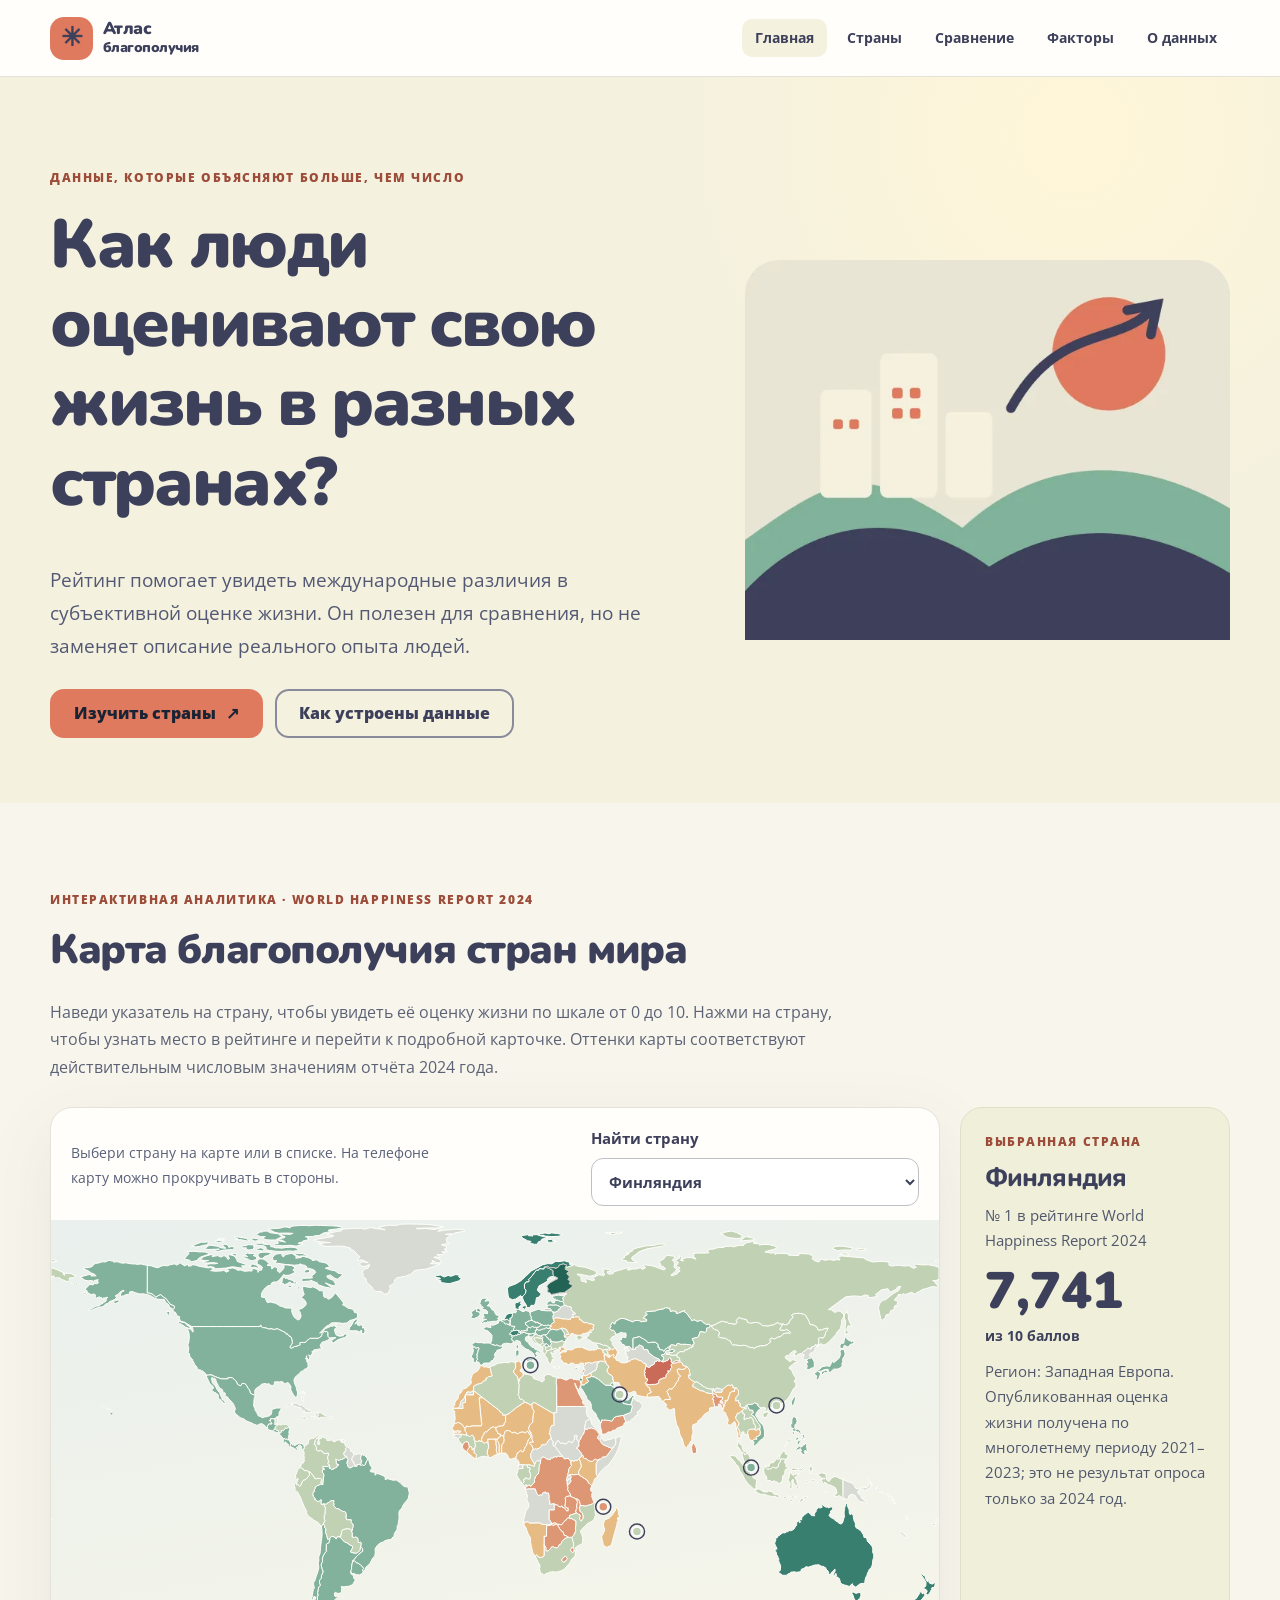
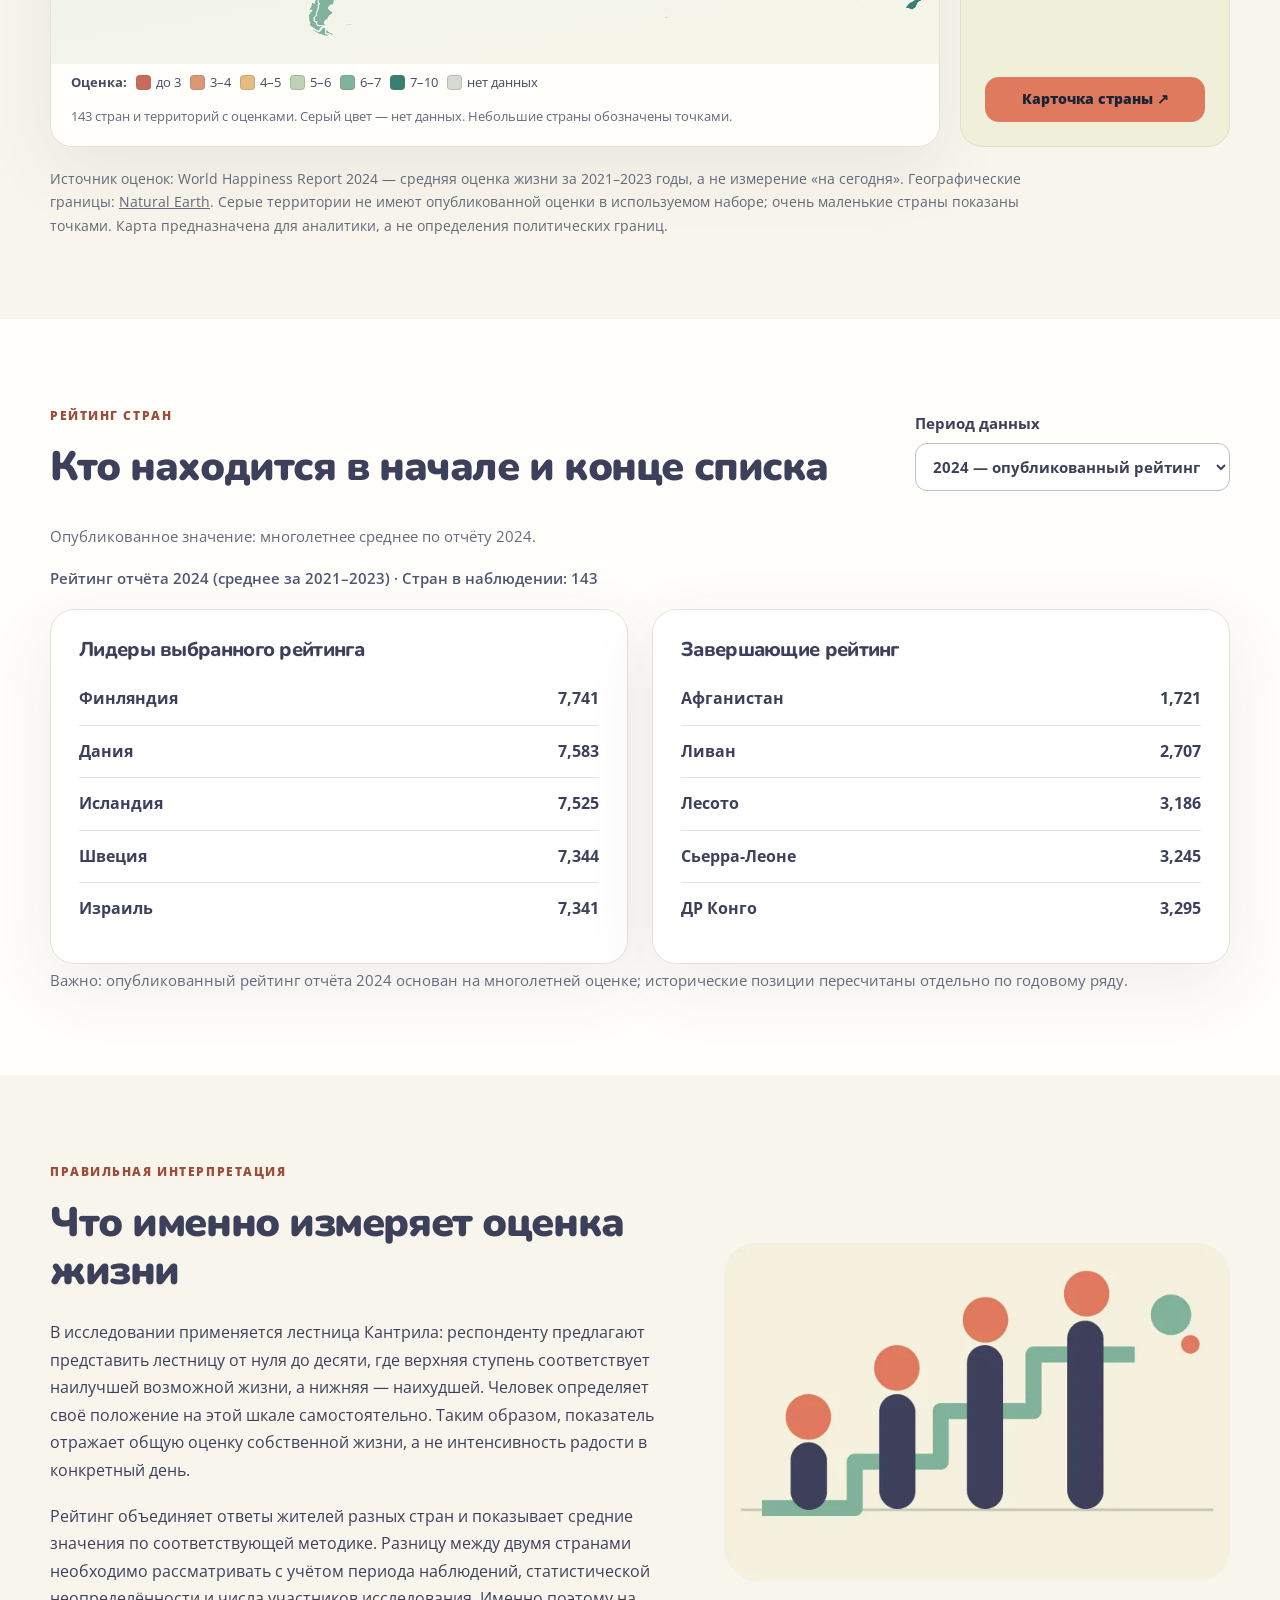
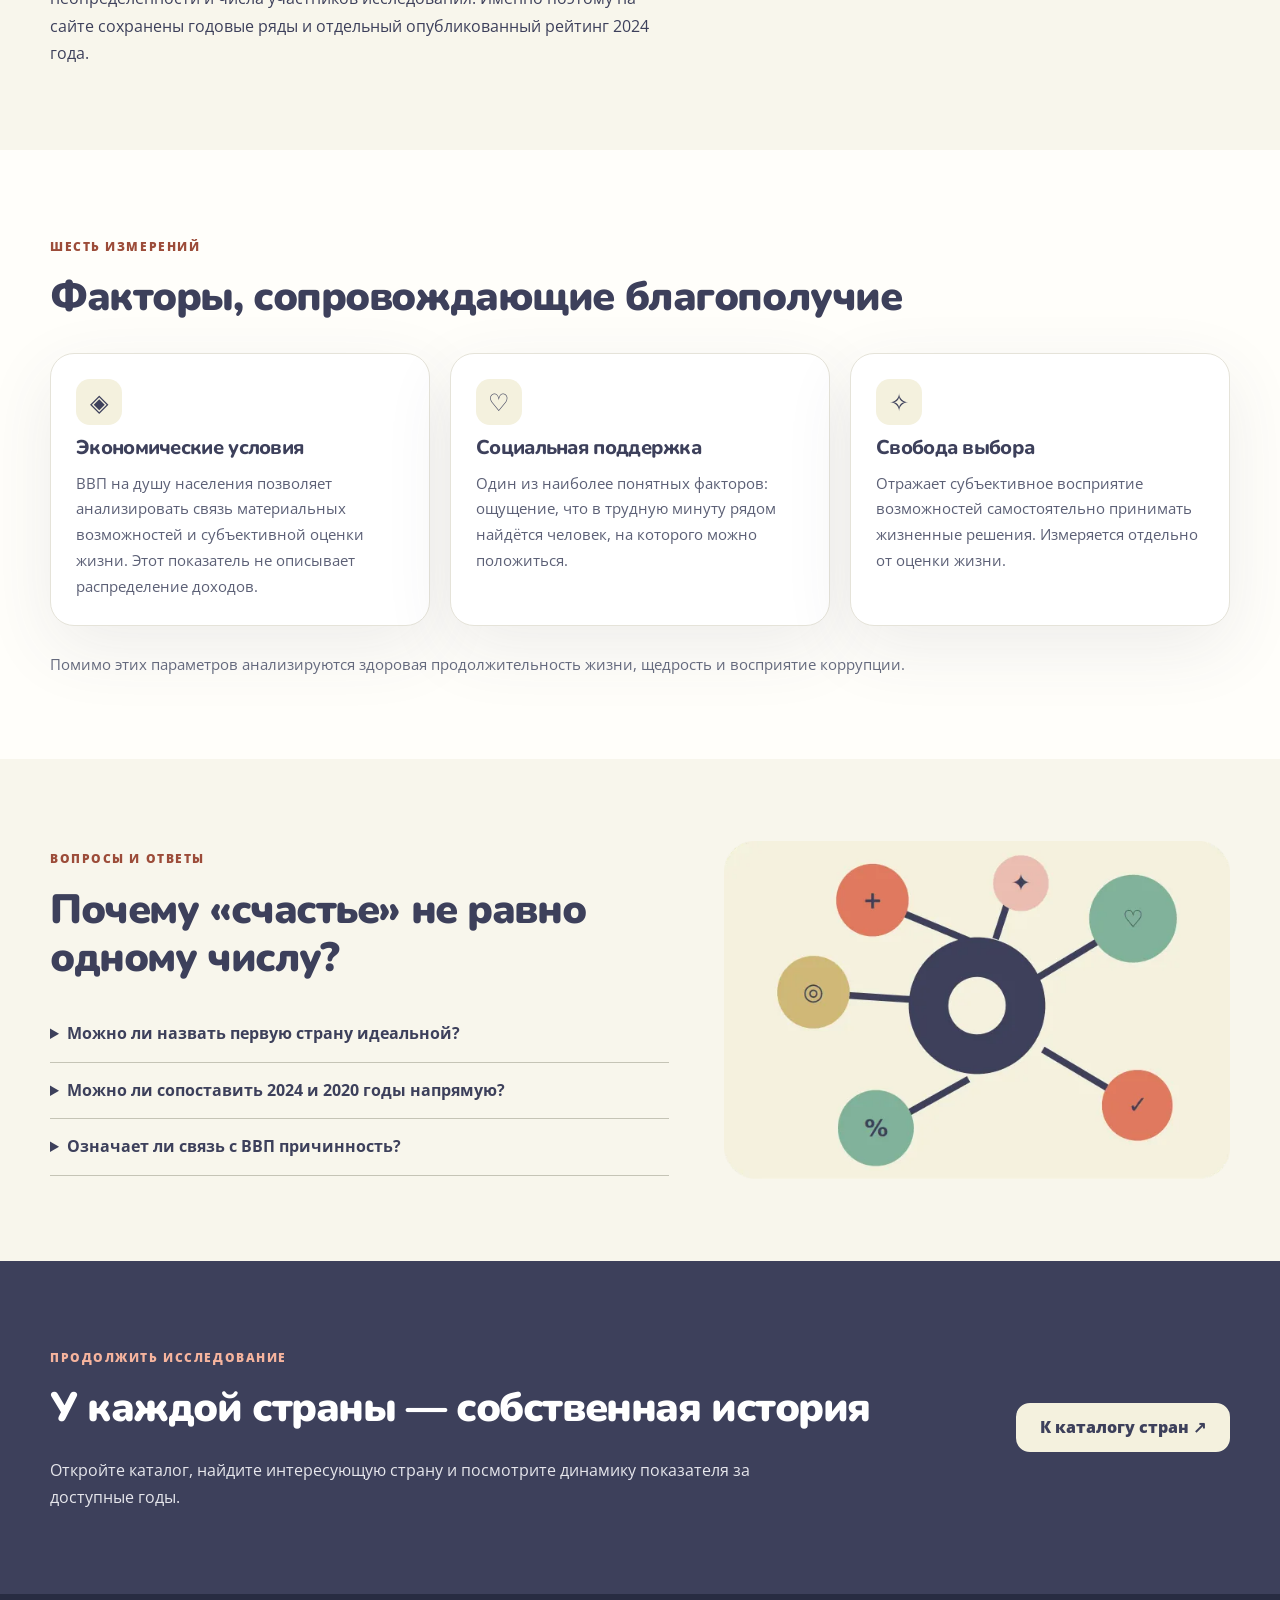
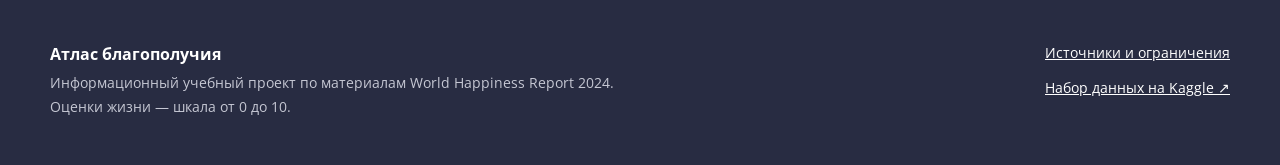
==== commit 75a4c81a: "Remove native SVG tooltip while preserving accessible map label" ====
--- a/index.html
+++ b/index.html
@@ -21,8 +21,7 @@
         </label>
       </div>
       <div class="world-map__viewport" id="world-map-viewport" tabindex="0" aria-label="Карта мира. Для просмотра на узком экране прокручивайте её по горизонтали. Страну также можно выбрать в списке выше.">
-        <svg id="world-map-svg" xmlns="http://www.w3.org/2000/svg" viewBox="0 0 1000 500" role="group" aria-labelledby="world-map-svg-title world-map-svg-desc">
-          <title id="world-map-svg-title">Географическая карта оценок жизни в странах мира за 2024 год</title>
+        <svg id="world-map-svg" xmlns="http://www.w3.org/2000/svg" viewBox="0 0 1000 500" role="group" aria-label="Географическая карта оценок жизни в странах мира за 2024 год" aria-describedby="world-map-svg-desc">
           <desc id="world-map-svg-desc">Зелёные оттенки обозначают высокие оценки жизни, оранжевые и красные — более низкие. Серые территории не имеют оценки в наборе. Для стран доступны клавиатура, касание и выбор в списке.</desc>
           <g id="world-map-regions"></g><g id="world-map-markers"></g>
         </svg>
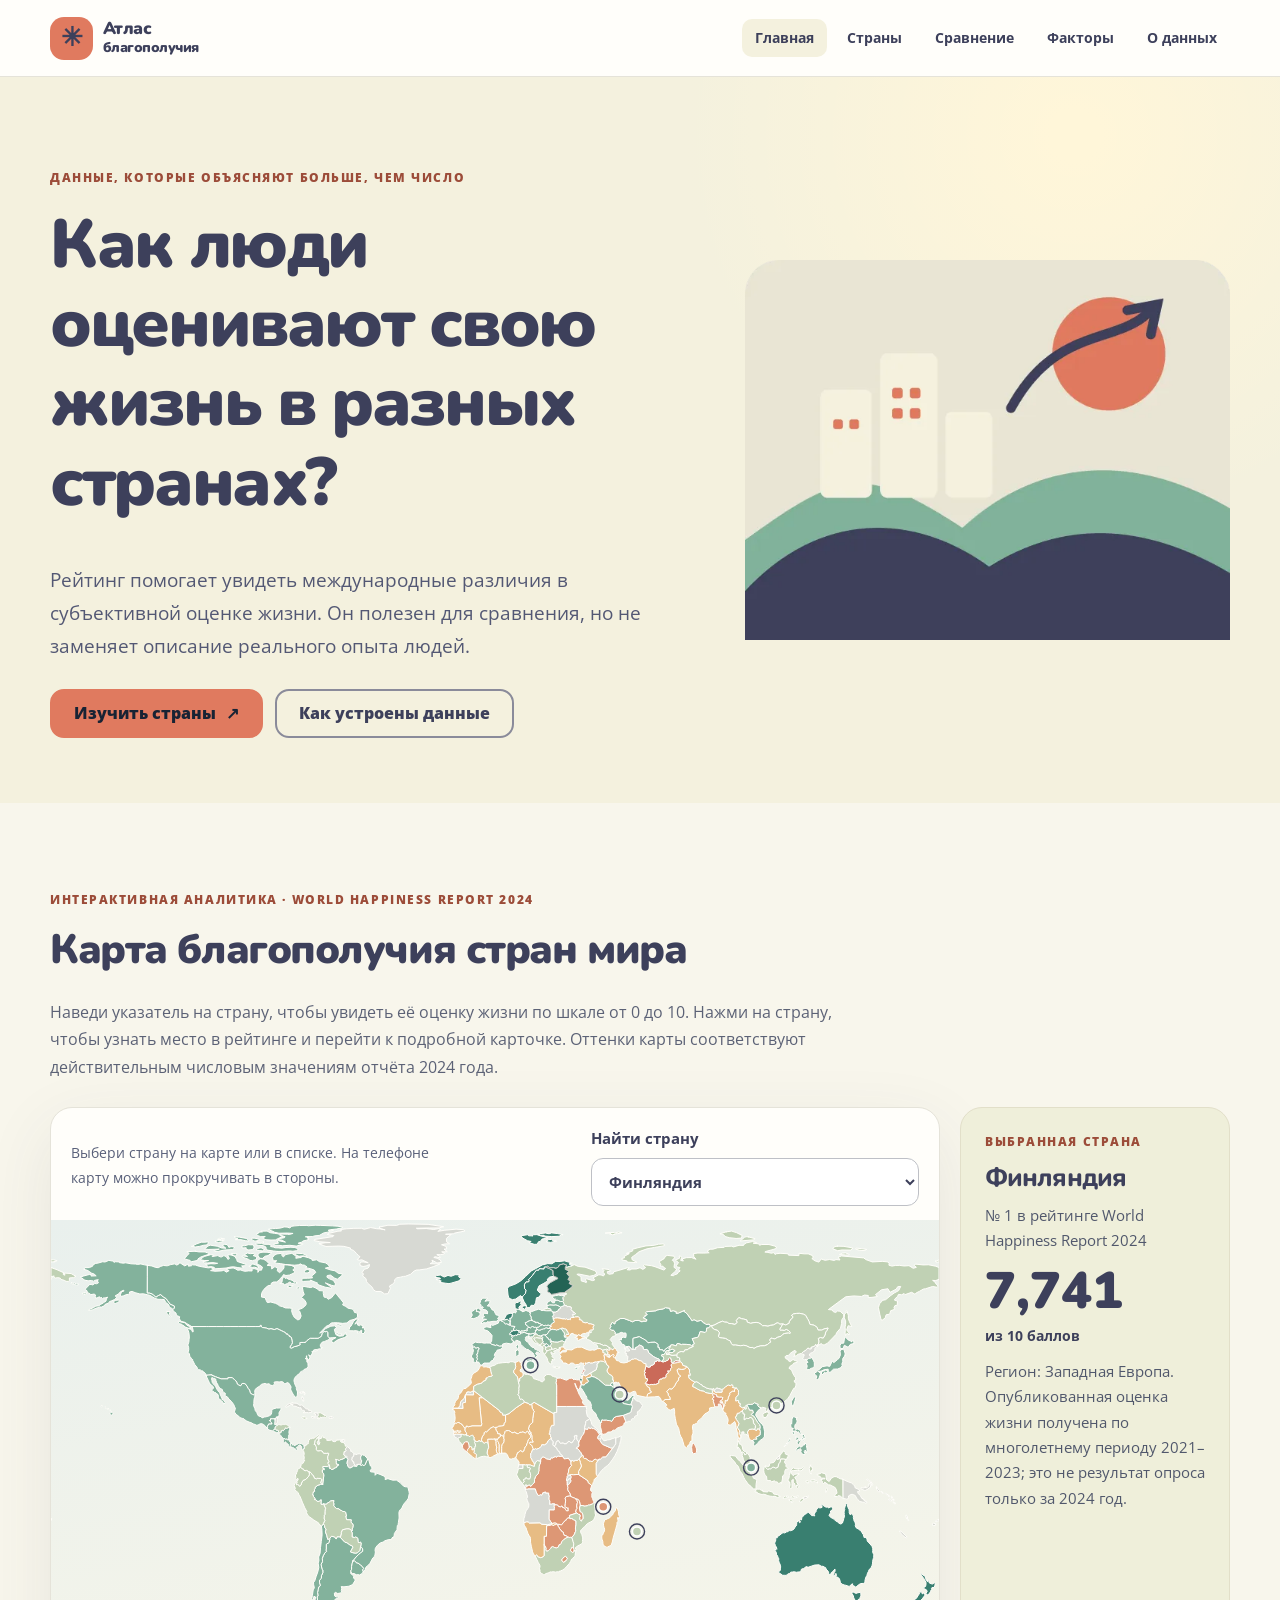
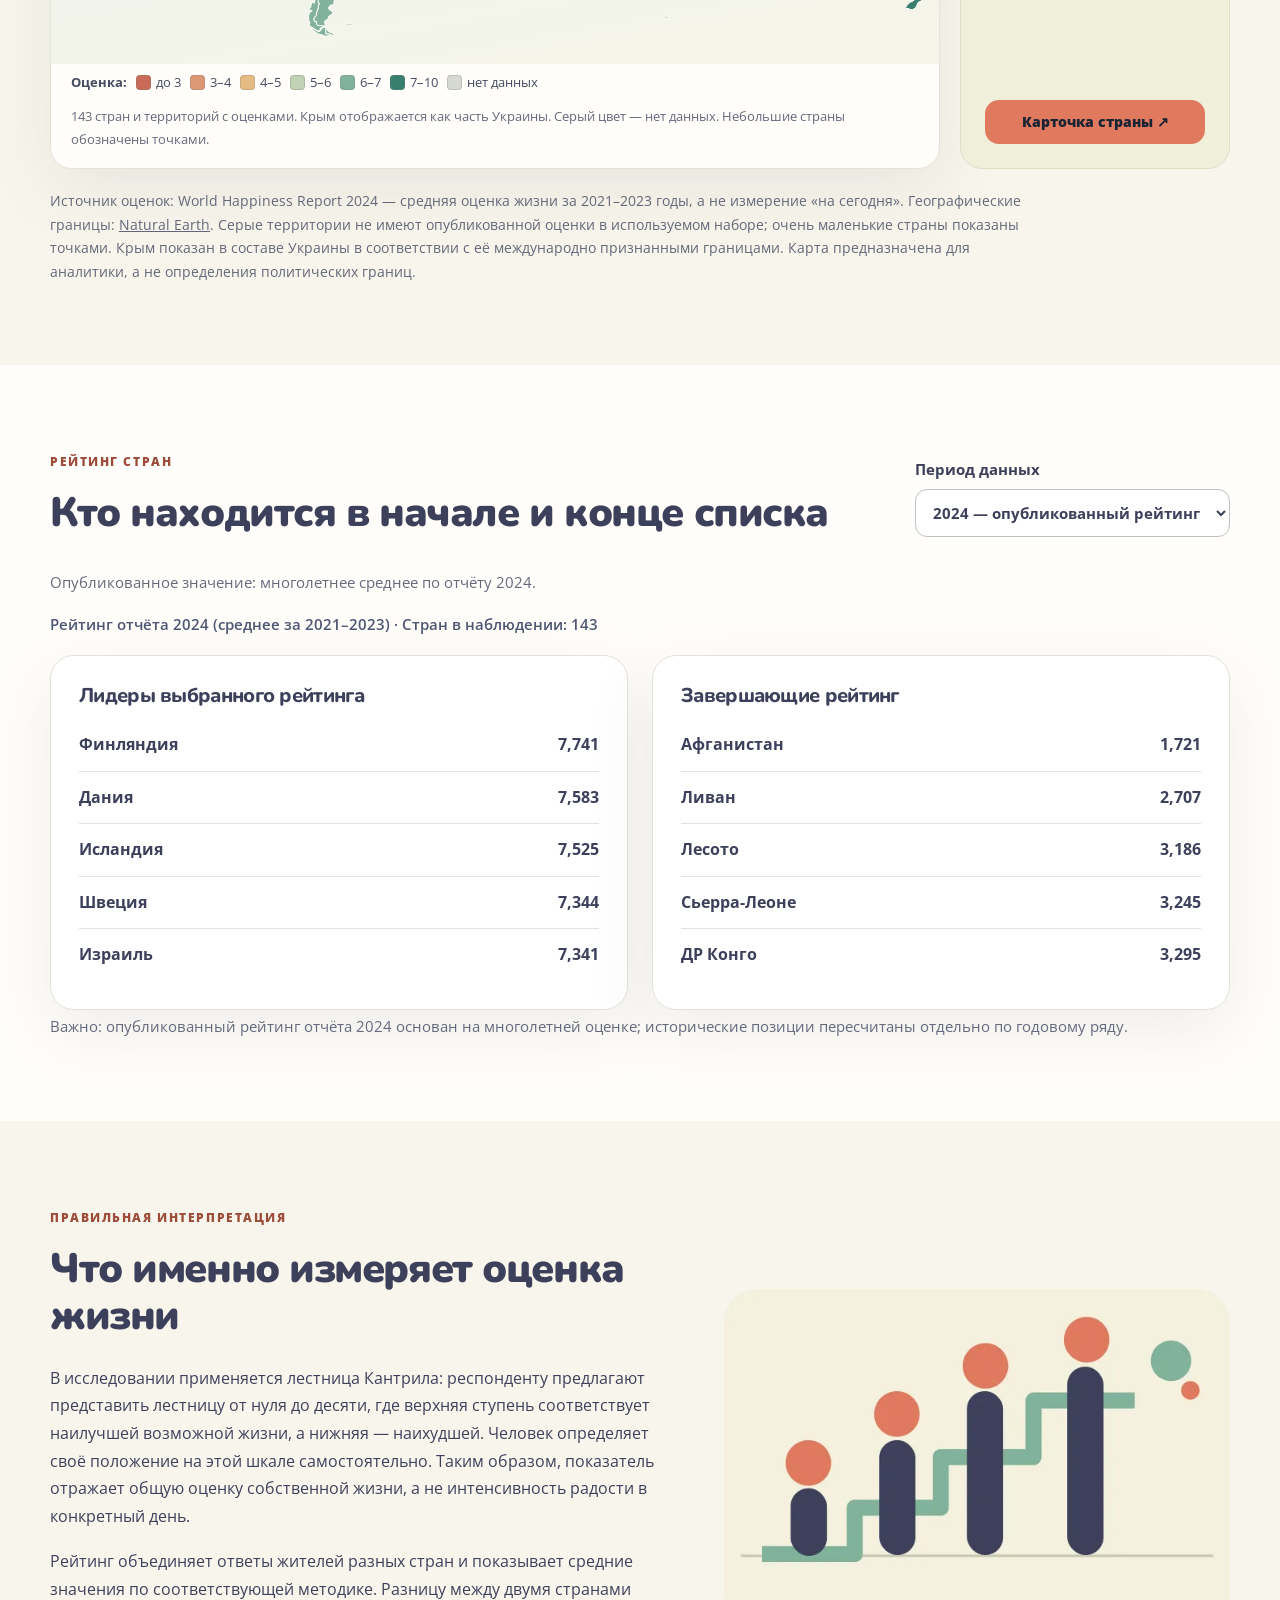
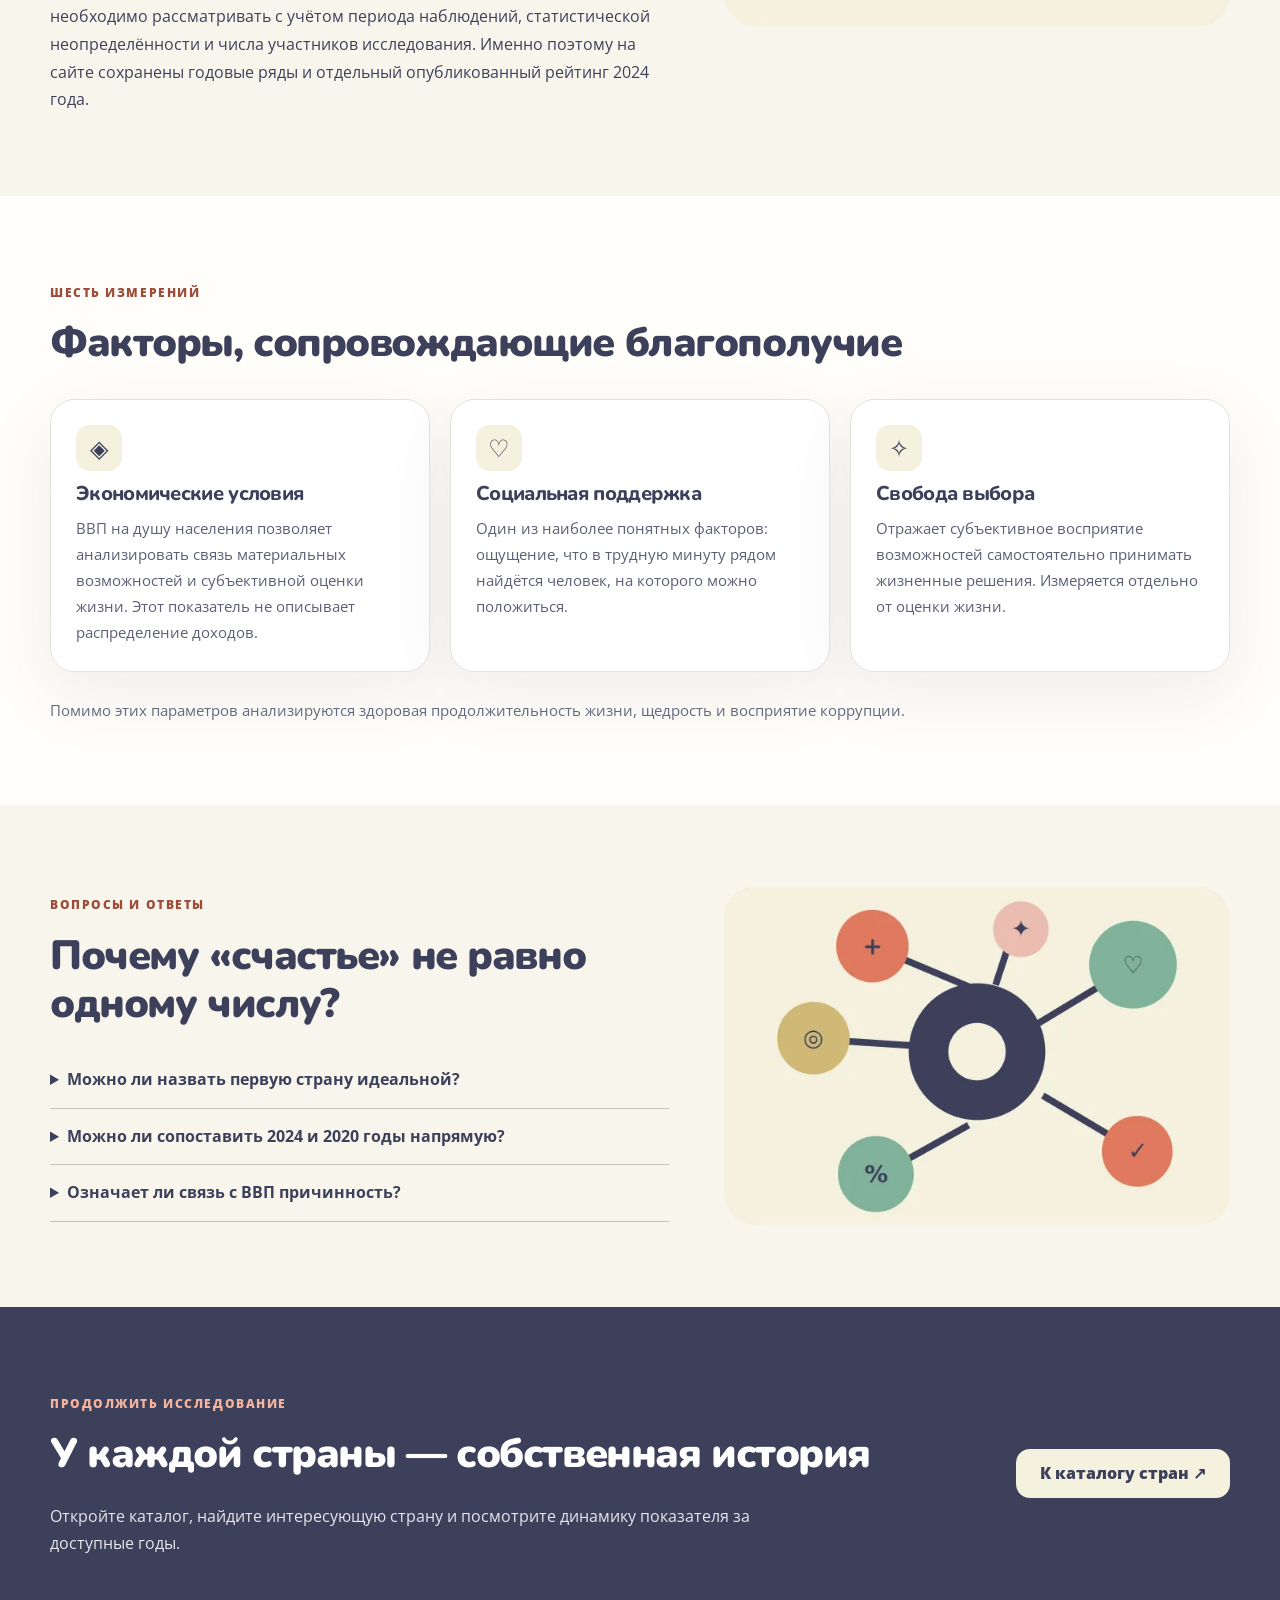
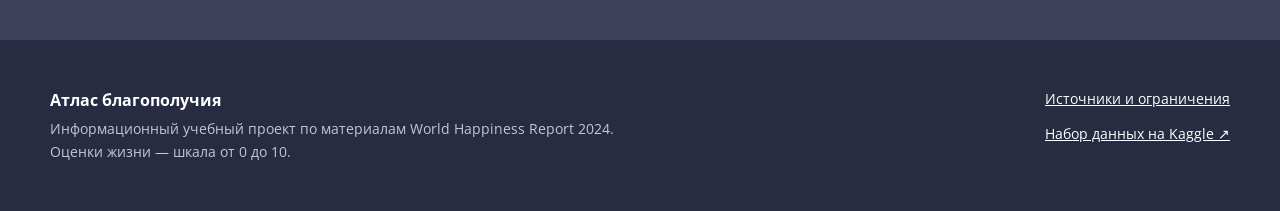
==== commit b72b6151: "Fix Crimea tooltip hit-testing with Ukraine-only overlay and bust stale map caches" ====
--- a/index.html
+++ b/index.html
@@ -50,7 +50,7 @@
   <div class="world-map__tooltip" id="world-map-tooltip" role="tooltip" hidden>
     <strong id="world-map-tooltip-name"></strong><span id="world-map-tooltip-value"></span>
   </div>
-  <p class="world-map__note">Источник оценок: World Happiness Report 2024 — средняя оценка жизни за 2021–2023 годы, а не измерение «на сегодня». Географические границы: <a href="https://www.naturalearthdata.com/about/terms-of-use/" target="_blank" rel="noreferrer">Natural Earth</a>. Серые территории не имеют опубликованной оценки в используемом наборе; очень маленькие страны показаны точками. Карта предназначена для аналитики, а не определения политических границ.</p>
+  <p class="world-map__note">Источник оценок: World Happiness Report 2024 — средняя оценка жизни за 2021–2023 годы, а не измерение «на сегодня». Географические границы: <a href="https://www.naturalearthdata.com/about/terms-of-use/" target="_blank" rel="noreferrer">Natural Earth</a>. Серые территории не имеют опубликованной оценки в используемом наборе; очень маленькие страны показаны точками. Крым показан в составе Украины в соответствии с её международно признанными границами. Карта предназначена для аналитики, а не определения политических границ.</p>
 </div></section>
 <section class="page__section" aria-labelledby="rating-heading"><div class="container"><div class="section-heading"><div><span class="eyebrow">Рейтинг стран</span><h2 id="rating-heading">Кто находится в начале и конце списка</h2></div><label class="field">Период данных <select id="year-select" aria-label="Выберите год рейтинга"></select></label></div><p class="muted" id="ranking-status" role="status">Загрузка рейтинга…</p><p class="data-label" id="ranking-count"></p><div class="columns-2"><div class="panel"><h3>Лидеры выбранного рейтинга</h3><ol class="ranking" id="ranking-top"></ol></div><div class="panel"><h3>Завершающие рейтинг</h3><ol class="ranking" id="ranking-bottom"></ol></div></div><p class="help-text">Важно: опубликованный рейтинг отчёта 2024 основан на многолетней оценке; исторические позиции пересчитаны отдельно по годовому ряду.</p></div></section>
 <section class="page__section page__section--soft"><div class="container feature"><div><span class="eyebrow">Правильная интерпретация</span><h2>Что именно измеряет оценка жизни</h2><p>В исследовании применяется лестница Кантрила: респонденту предлагают представить лестницу от нуля до десяти, где верхняя ступень соответствует наилучшей возможной жизни, а нижняя — наихудшей. Человек определяет своё положение на этой шкале самостоятельно. Таким образом, показатель отражает общую оценку собственной жизни, а не интенсивность радости в конкретный день.</p><p>Рейтинг объединяет ответы жителей разных стран и показывает средние значения по соответствующей методике. Разницу между двумя странами необходимо рассматривать с учётом периода наблюдений, статистической неопределённости и числа участников исследования. Именно поэтому на сайте сохранены годовые ряды и отдельный опубликованный рейтинг 2024 года.</p></div><img src="./images/people-640.webp" srcset="./images/people-640.webp 640w, ./images/people-1200.webp 1200w" sizes="(max-width: 900px) 100vw, 50vw" alt="Авторская векторная иллюстрация людей и условных ступеней оценки жизни" width="560" height="380" loading="lazy"></div></section>
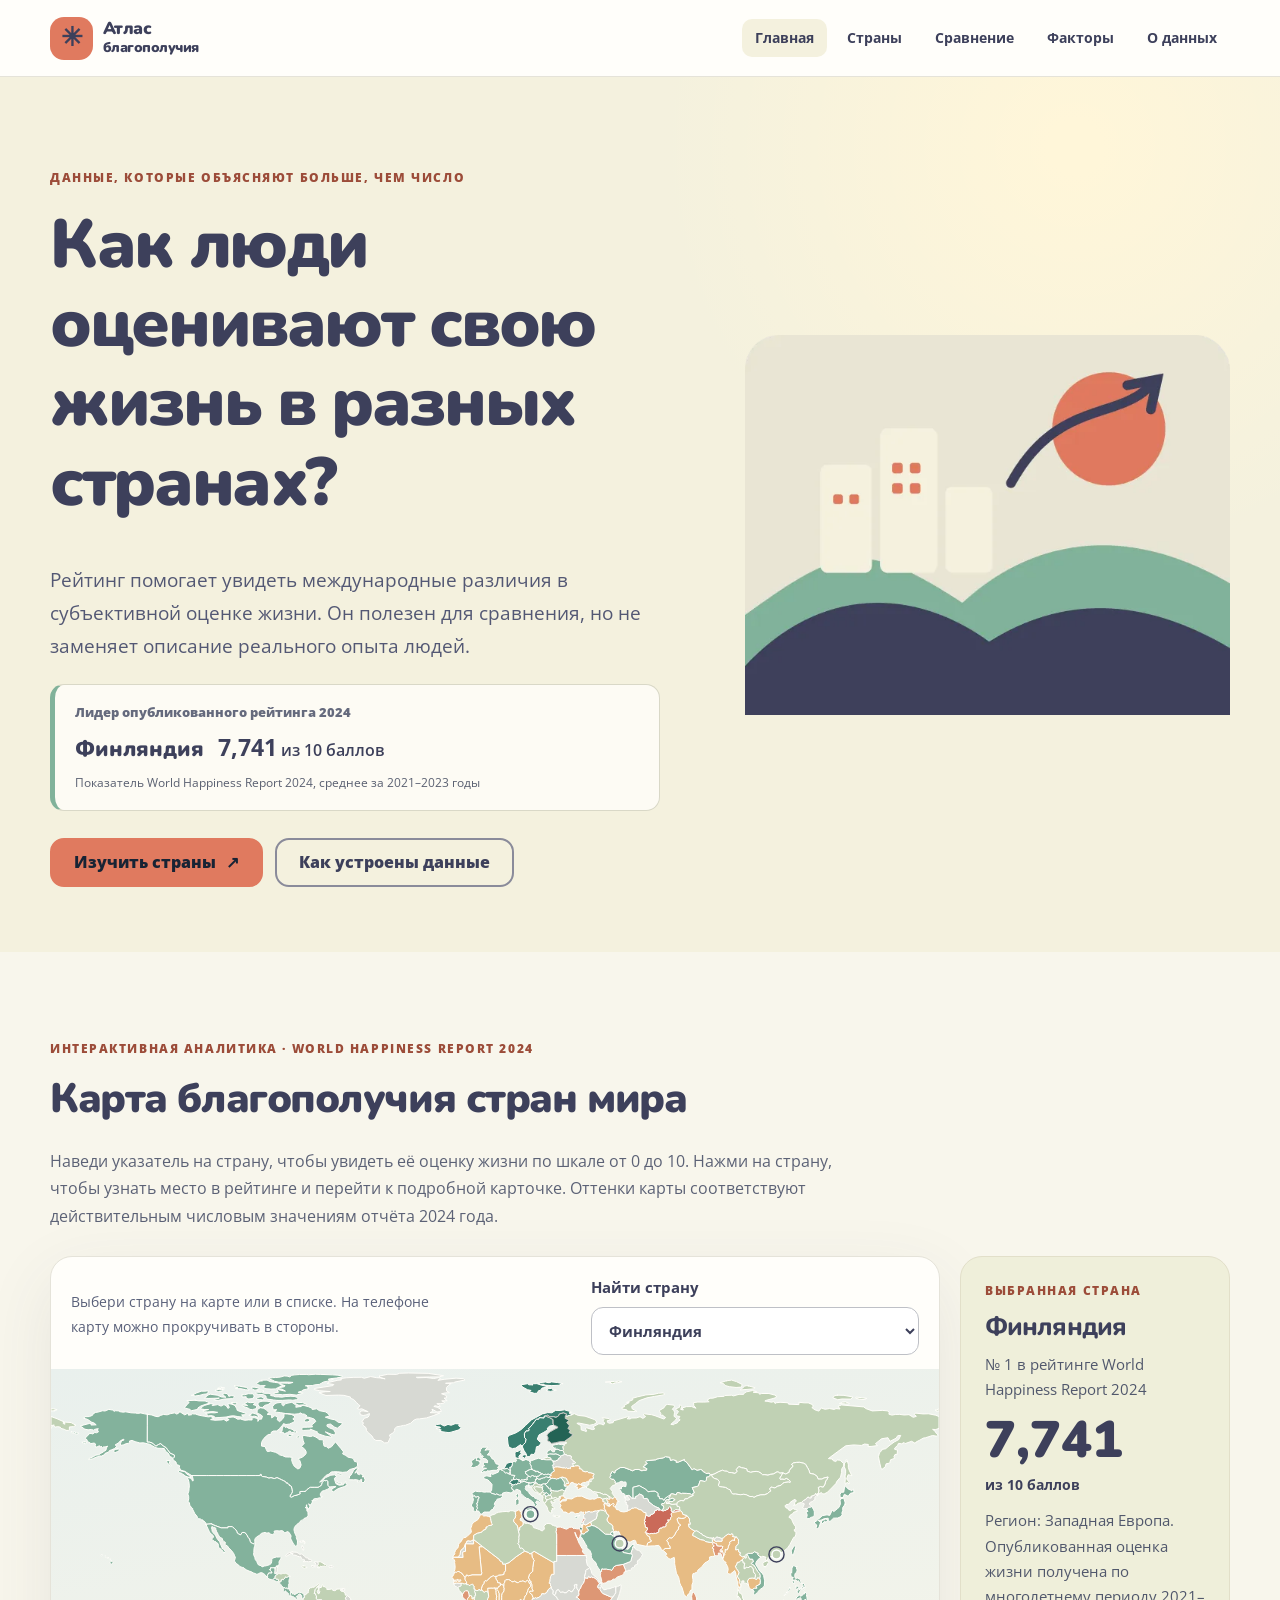
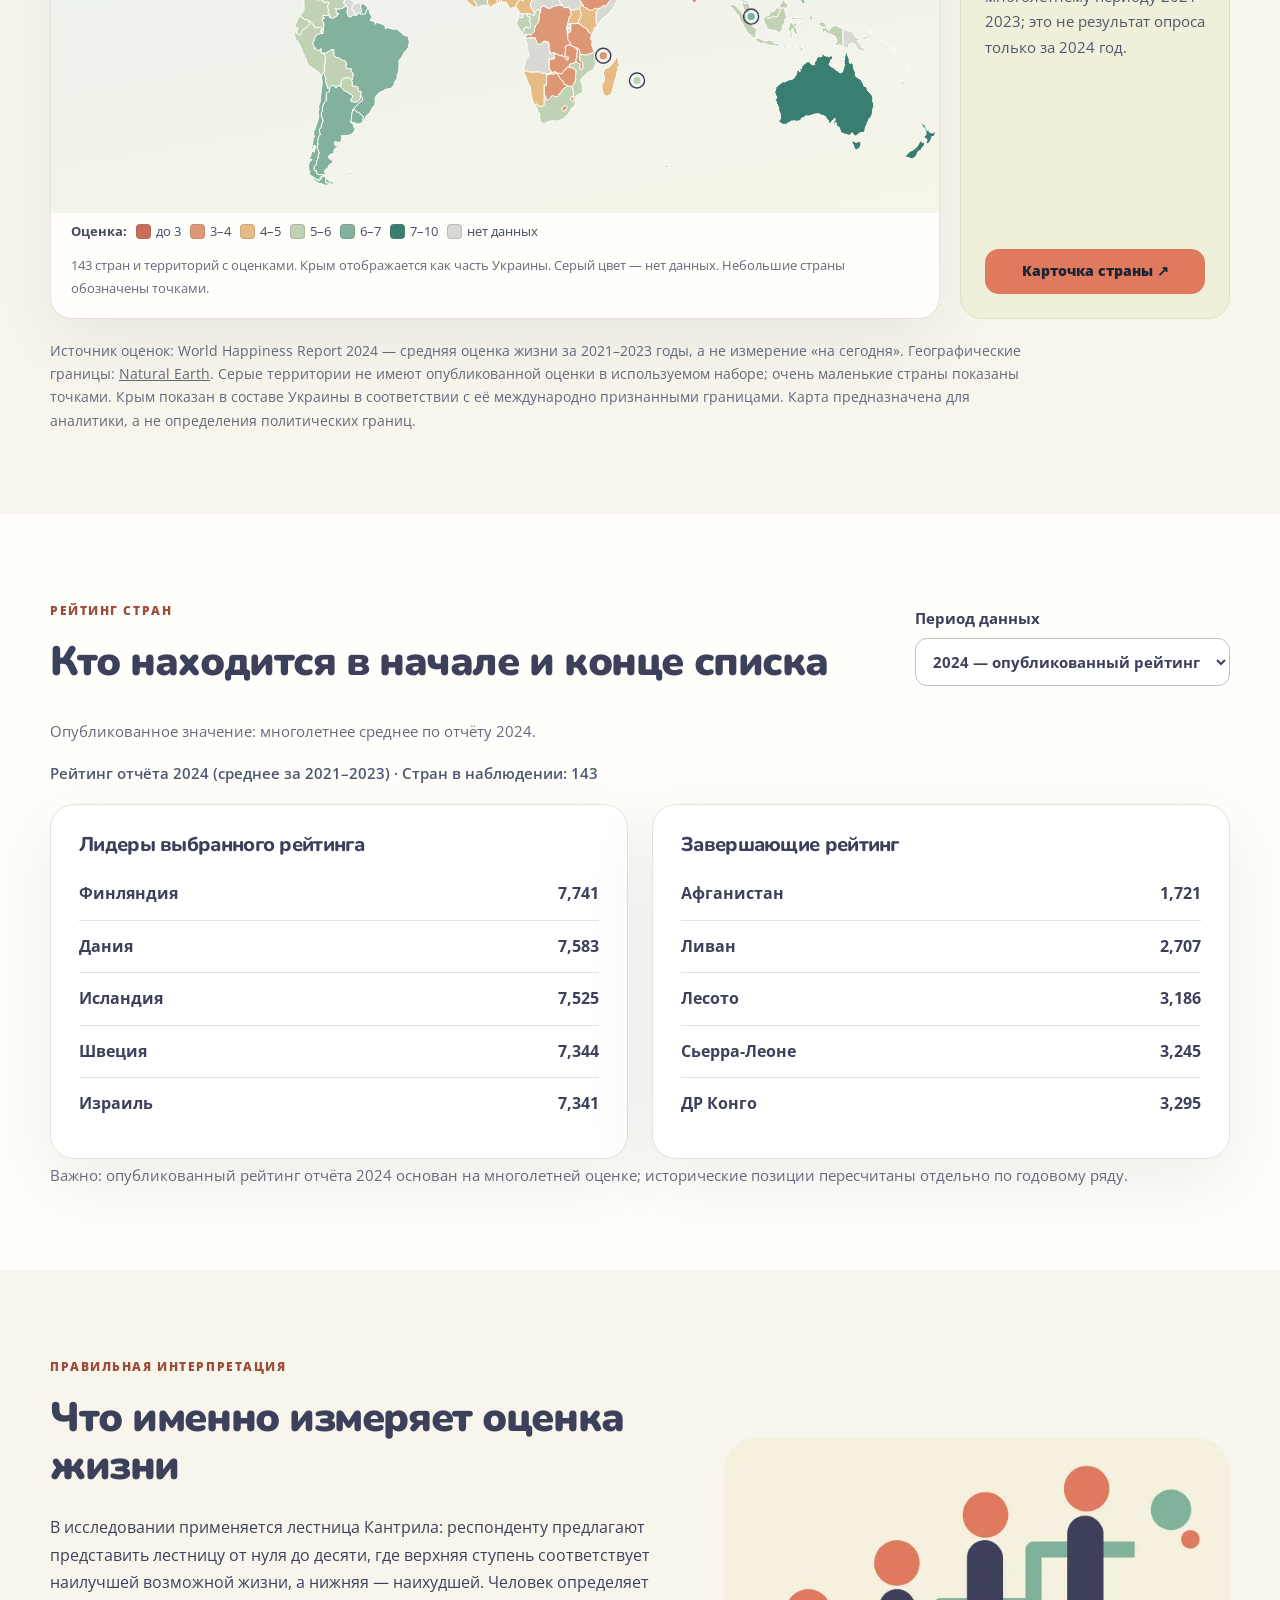
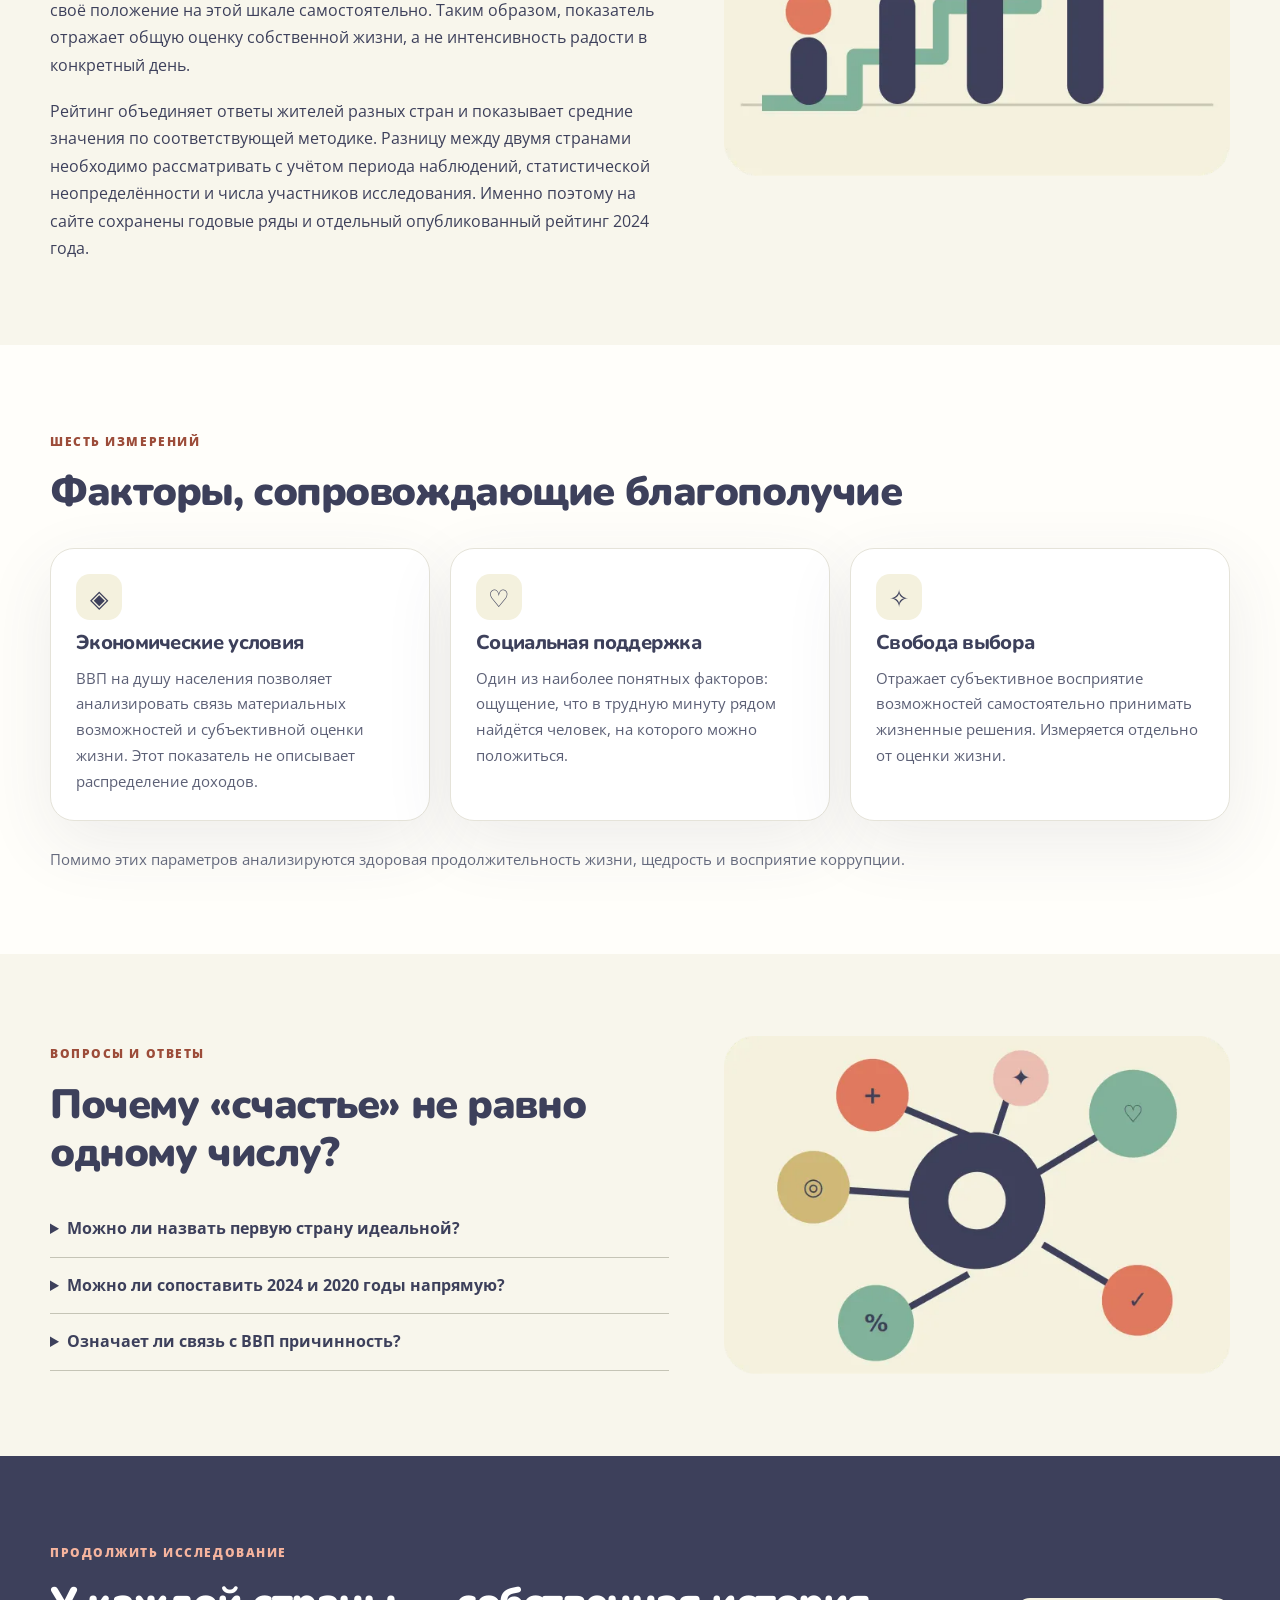
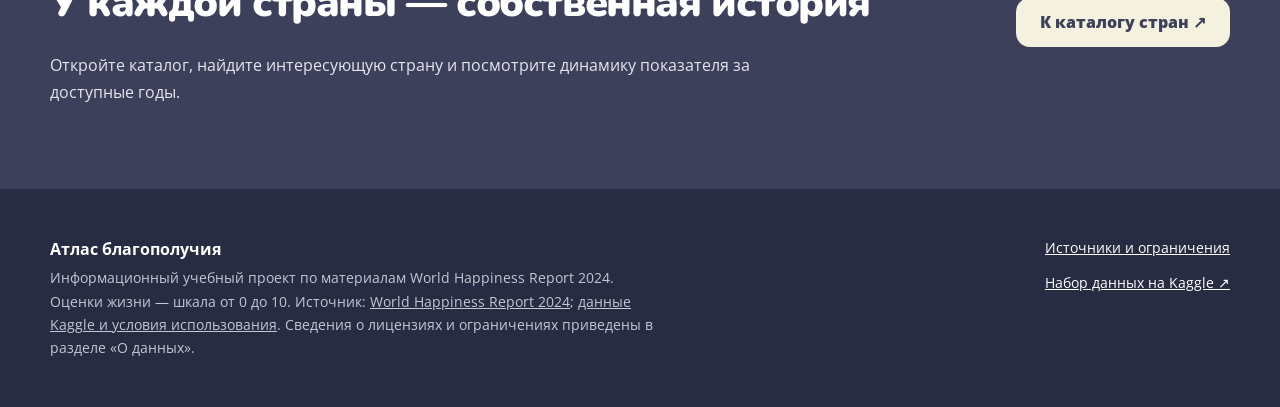
==== commit 3aff2500: "Audit lecturer compliance: home leader, sparse-year warning, source attribution and checklist" ====
--- a/index.html
+++ b/index.html
@@ -3,7 +3,8 @@
 <link rel="preconnect" href="https://fonts.googleapis.com"><link rel="preconnect" href="https://fonts.gstatic.com" crossorigin><link href="https://fonts.googleapis.com/css2?family=Nunito:wght@400;600;700;800;900&family=Open+Sans:wght@400;500;600;700&display=swap" rel="stylesheet"><link rel="stylesheet" href="./style.css"></head>
 <body><a class="skip-link" href="#main">Перейти к содержимому</a>
 <header class="site-header"><div class="site-header__inner container"><a class="site-header__brand" href="./index.html" aria-label="Атлас благополучия — главная"><span class="site-header__mark" aria-hidden="true">✳</span><span>Атлас<br><small>благополучия</small></span></a><button class="site-header__toggle" type="button" aria-expanded="false" aria-controls="main-menu" id="menu-toggle">Меню <span aria-hidden="true">☰</span></button><nav id="main-menu" class="site-header__nav" aria-label="Основная навигация"><a href="./index.html" aria-current="page">Главная</a><a href="./countries.html">Страны</a><a href="./compare.html">Сравнение</a><a href="./factors.html">Факторы</a><a href="./about.html">О данных</a></nav></div></header>
-<main id="main"><section class="hero page__section"><div class="container hero__grid"><div><span class="eyebrow">Данные, которые объясняют больше, чем число</span><h1>Как люди оценивают свою жизнь в разных странах?</h1><p class="lead">Рейтинг помогает увидеть международные различия в субъективной оценке жизни. Он полезен для сравнения, но не заменяет описание реального опыта людей.</p><div class="hero__actions"><a class="button" href="./countries.html">Изучить страны <span aria-hidden="true">↗</span></a><a class="button button--outline" href="./about.html">Как устроены данные</a></div></div><img class="hero__image" src="./images/overview-640.webp" srcset="./images/overview-640.webp 640w, ./images/overview-1200.webp 1200w" sizes="(max-width: 900px) 100vw, 50vw" alt="Авторская иллюстрация: города и природные формы, объединённые в инфографику" width="600" height="470" loading="eager" fetchpriority="high"></div></section>
+<main id="main"><section class="hero page__section"><div class="container hero__grid"><div><span class="eyebrow">Данные, которые объясняют больше, чем число</span><h1>Как люди оценивают свою жизнь в разных странах?</h1><p class="lead">Рейтинг помогает увидеть международные различия в субъективной оценке жизни. Он полезен для сравнения, но не заменяет описание реального опыта людей.</p>
+<div class="hero__leader" aria-live="polite"><span class="hero__leader-label">Лидер опубликованного рейтинга 2024</span><strong id="hero-leader-name" class="hero__leader-name">Загрузка данных…</strong><span class="hero__leader-score"><b id="hero-leader-score">—</b> из 10 баллов</span><small>Показатель World Happiness Report 2024, среднее за 2021–2023 годы</small></div><div class="hero__actions"><a class="button" href="./countries.html">Изучить страны <span aria-hidden="true">↗</span></a><a class="button button--outline" href="./about.html">Как устроены данные</a></div></div><img class="hero__image" src="./images/overview-640.webp" srcset="./images/overview-640.webp 640w, ./images/overview-1200.webp 1200w" sizes="(max-width: 900px) 100vw, 50vw" alt="Авторская иллюстрация: города и природные формы, объединённые в инфографику" width="600" height="470" loading="eager" fetchpriority="high"></div></section>
 
 <section class="page__section world-map-section" aria-labelledby="map-heading">
 <div class="container">
@@ -52,11 +53,12 @@
   </div>
   <p class="world-map__note">Источник оценок: World Happiness Report 2024 — средняя оценка жизни за 2021–2023 годы, а не измерение «на сегодня». Географические границы: <a href="https://www.naturalearthdata.com/about/terms-of-use/" target="_blank" rel="noreferrer">Natural Earth</a>. Серые территории не имеют опубликованной оценки в используемом наборе; очень маленькие страны показаны точками. Крым показан в составе Украины в соответствии с её международно признанными границами. Карта предназначена для аналитики, а не определения политических границ.</p>
 </div></section>
-<section class="page__section" aria-labelledby="rating-heading"><div class="container"><div class="section-heading"><div><span class="eyebrow">Рейтинг стран</span><h2 id="rating-heading">Кто находится в начале и конце списка</h2></div><label class="field">Период данных <select id="year-select" aria-label="Выберите год рейтинга"></select></label></div><p class="muted" id="ranking-status" role="status">Загрузка рейтинга…</p><p class="data-label" id="ranking-count"></p><div class="columns-2"><div class="panel"><h3>Лидеры выбранного рейтинга</h3><ol class="ranking" id="ranking-top"></ol></div><div class="panel"><h3>Завершающие рейтинг</h3><ol class="ranking" id="ranking-bottom"></ol></div></div><p class="help-text">Важно: опубликованный рейтинг отчёта 2024 основан на многолетней оценке; исторические позиции пересчитаны отдельно по годовому ряду.</p></div></section>
+<section class="page__section" aria-labelledby="rating-heading"><div class="container"><div class="section-heading"><div><span class="eyebrow">Рейтинг стран</span><h2 id="rating-heading">Кто находится в начале и конце списка</h2></div><label class="field">Период данных <select id="year-select" aria-label="Выберите год рейтинга"></select></label></div><p class="muted" id="ranking-status" role="status">Загрузка рейтинга…</p>
+<p class="ranking-warning" id="ranking-warning" role="note" hidden></p><p class="data-label" id="ranking-count"></p><div class="columns-2"><div class="panel"><h3>Лидеры выбранного рейтинга</h3><ol class="ranking" id="ranking-top"></ol></div><div class="panel"><h3>Завершающие рейтинг</h3><ol class="ranking" id="ranking-bottom"></ol></div></div><p class="help-text">Важно: опубликованный рейтинг отчёта 2024 основан на многолетней оценке; исторические позиции пересчитаны отдельно по годовому ряду.</p></div></section>
 <section class="page__section page__section--soft"><div class="container feature"><div><span class="eyebrow">Правильная интерпретация</span><h2>Что именно измеряет оценка жизни</h2><p>В исследовании применяется лестница Кантрила: респонденту предлагают представить лестницу от нуля до десяти, где верхняя ступень соответствует наилучшей возможной жизни, а нижняя — наихудшей. Человек определяет своё положение на этой шкале самостоятельно. Таким образом, показатель отражает общую оценку собственной жизни, а не интенсивность радости в конкретный день.</p><p>Рейтинг объединяет ответы жителей разных стран и показывает средние значения по соответствующей методике. Разницу между двумя странами необходимо рассматривать с учётом периода наблюдений, статистической неопределённости и числа участников исследования. Именно поэтому на сайте сохранены годовые ряды и отдельный опубликованный рейтинг 2024 года.</p></div><img src="./images/people-640.webp" srcset="./images/people-640.webp 640w, ./images/people-1200.webp 1200w" sizes="(max-width: 900px) 100vw, 50vw" alt="Авторская векторная иллюстрация людей и условных ступеней оценки жизни" width="560" height="380" loading="lazy"></div></section>
 <section class="page__section"><div class="container"><div class="section-heading"><div><span class="eyebrow">Шесть измерений</span><h2>Факторы, сопровождающие благополучие</h2></div></div><div class="cards-3"><article class="card"><div class="card__icon">◈</div><h3>Экономические условия</h3><p>ВВП на душу населения позволяет анализировать связь материальных возможностей и субъективной оценки жизни. Этот показатель не описывает распределение доходов.</p></article><article class="card"><div class="card__icon">♡</div><h3>Социальная поддержка</h3><p>Один из наиболее понятных факторов: ощущение, что в трудную минуту рядом найдётся человек, на которого можно положиться.</p></article><article class="card"><div class="card__icon">✧</div><h3>Свобода выбора</h3><p>Отражает субъективное восприятие возможностей самостоятельно принимать жизненные решения. Измеряется отдельно от оценки жизни.</p></article></div><p class="muted">Помимо этих параметров анализируются здоровая продолжительность жизни, щедрость и восприятие коррупции.</p></div></section>
 <section class="page__section page__section--soft"><div class="container feature feature--reverse"><div><span class="eyebrow">Вопросы и ответы</span><h2>Почему «счастье» не равно одному числу?</h2><details><summary>Можно ли назвать первую страну идеальной?</summary><p>Нет. Позиция отражает среднюю оценку жизни в опросе и не описывает всех жителей, обстоятельств или аспектов социальной политики.</p></details><details><summary>Можно ли сопоставить 2024 и 2020 годы напрямую?</summary><p>Только учитывая различие методов: 2024 относится к опубликованному многолетнему рейтингу, а исторические точки показывают отдельные годы.</p></details><details><summary>Означает ли связь с ВВП причинность?</summary><p>Нет. Диаграмма связи сама по себе не позволяет утверждать, что изменение фактора вызовет изменение субъективной оценки жизни.</p></details></div><img src="./images/factors-640.webp" srcset="./images/factors-640.webp 640w, ./images/factors-1200.webp 1200w" sizes="(max-width: 900px) 100vw, 50vw" alt="Авторская иллюстрация: шесть взаимосвязанных факторов, представленных цветными фигурами" width="560" height="380" loading="lazy"></div></section>
 <section class="page__section cta"><div class="container cta__inner"><div><span class="eyebrow">Продолжить исследование</span><h2>У каждой страны — собственная история</h2><p>Откройте каталог, найдите интересующую страну и посмотрите динамику показателя за доступные годы.</p></div><a class="button button--light" href="./countries.html">К каталогу стран ↗</a></div></section></main>
-<footer class="site-footer"><div class="container site-footer__inner"><div><strong>Атлас благополучия</strong><p>Информационный учебный проект по материалам World Happiness Report 2024. Оценки жизни — шкала от 0 до 10.</p></div><div><a href="./about.html">Источники и ограничения</a><a href="https://www.kaggle.com/datasets/jainaru/world-happiness-report-2024-yearly-updated" rel="noreferrer" target="_blank">Набор данных на Kaggle ↗</a></div></div></footer>
+<footer class="site-footer"><div class="container site-footer__inner"><div><strong>Атлас благополучия</strong><p>Информационный учебный проект по материалам World Happiness Report 2024. Оценки жизни — шкала от 0 до 10. Источник: <a href="https://worldhappiness.report/ed/2024/" target="_blank" rel="noreferrer">World Happiness Report 2024</a>; <a href="https://www.kaggle.com/datasets/jainaru/world-happiness-report-2024-yearly-updated" target="_blank" rel="noreferrer">данные Kaggle и условия использования</a>. Сведения о лицензиях и ограничениях приведены в разделе «О данных».</p></div><div><a href="./about.html">Источники и ограничения</a><a href="https://www.kaggle.com/datasets/jainaru/world-happiness-report-2024-yearly-updated" rel="noreferrer" target="_blank">Набор данных на Kaggle ↗</a></div></div></footer>
 <div class="modal" id="info-modal" hidden><div class="modal__shade" data-close-modal></div><div class="modal__panel" role="dialog" aria-modal="true" aria-labelledby="modal-title" tabindex="-1"><button class="modal__close" id="modal-close" type="button" aria-label="Закрыть окно">×</button><h2 id="modal-title"></h2><div id="modal-body"></div></div></div>
 <script type="module" src="./js/app.js"></script></body></html>
--- a/style.css
+++ b/style.css
@@ -15,3 +15,14 @@
 @media(max-width:900px){.hero__grid,.feature,.feature--reverse{grid-template-columns:1fr}.hero__image{max-height:290px}.hero{padding-block:58px 45px}.cards-3{grid-template-columns:repeat(2,minmax(0,1fr))}.filters{grid-template-columns:repeat(2,minmax(0,1fr))}}
 @media(max-width:630px){body{font-size:15px}.container{width:min(100% - 28px,1180px)}.hero h1{font-size:2.5rem}.hero__actions{flex-direction:column;align-items:stretch}.button{width:100%}.columns-2,.cards-3,.filters,.glossary{grid-template-columns:1fr}.section-heading,.cta__inner,.site-footer__inner{flex-direction:column;align-items:stretch}.chart-box{height:320px;min-height:310px;padding:12px}.factor-row{grid-template-columns:1fr 48px;gap:5px}.factor-row .factor-track{grid-column:1 / -1;grid-row:2}.page__section{padding-block:52px}.site-footer{padding-block:38px}}
 @media(prefers-reduced-motion:reduce){html{scroll-behavior:auto}*,*:before,*:after{transition:none!important;animation:none!important}}
+
+
+/* Audit 2026-10-20: hero leader sourced from 2024 JSON and small-year warning. */
+.hero__leader{margin-top:22px;padding:16px 20px;border:1px solid #D9D8C7;border-left:5px solid var(--green);border-radius:14px;background:rgba(255,254,250,.8);display:flex;flex-wrap:wrap;align-items:baseline;gap:5px 14px;max-width:610px}
+.hero__leader-label{flex-basis:100%;color:#656A7D;font-size:.8rem;font-weight:800}
+.hero__leader-name{font-family:Nunito,Arial,sans-serif;font-size:1.35rem;font-weight:900}
+.hero__leader-score{font-weight:600;color:var(--ink)}
+.hero__leader-score b{font-size:1.45rem;font-variant-numeric:tabular-nums}
+.hero__leader small{flex-basis:100%;color:#5A6071;font-size:.76rem}
+.ranking-warning{border-left:4px solid #B06A35;background:#FFF3DE;border-radius:8px;padding:11px 15px;color:#4D422F;font-weight:700;font-size:.9rem;margin-bottom:18px}
+.ranking-warning[hidden]{display:none}
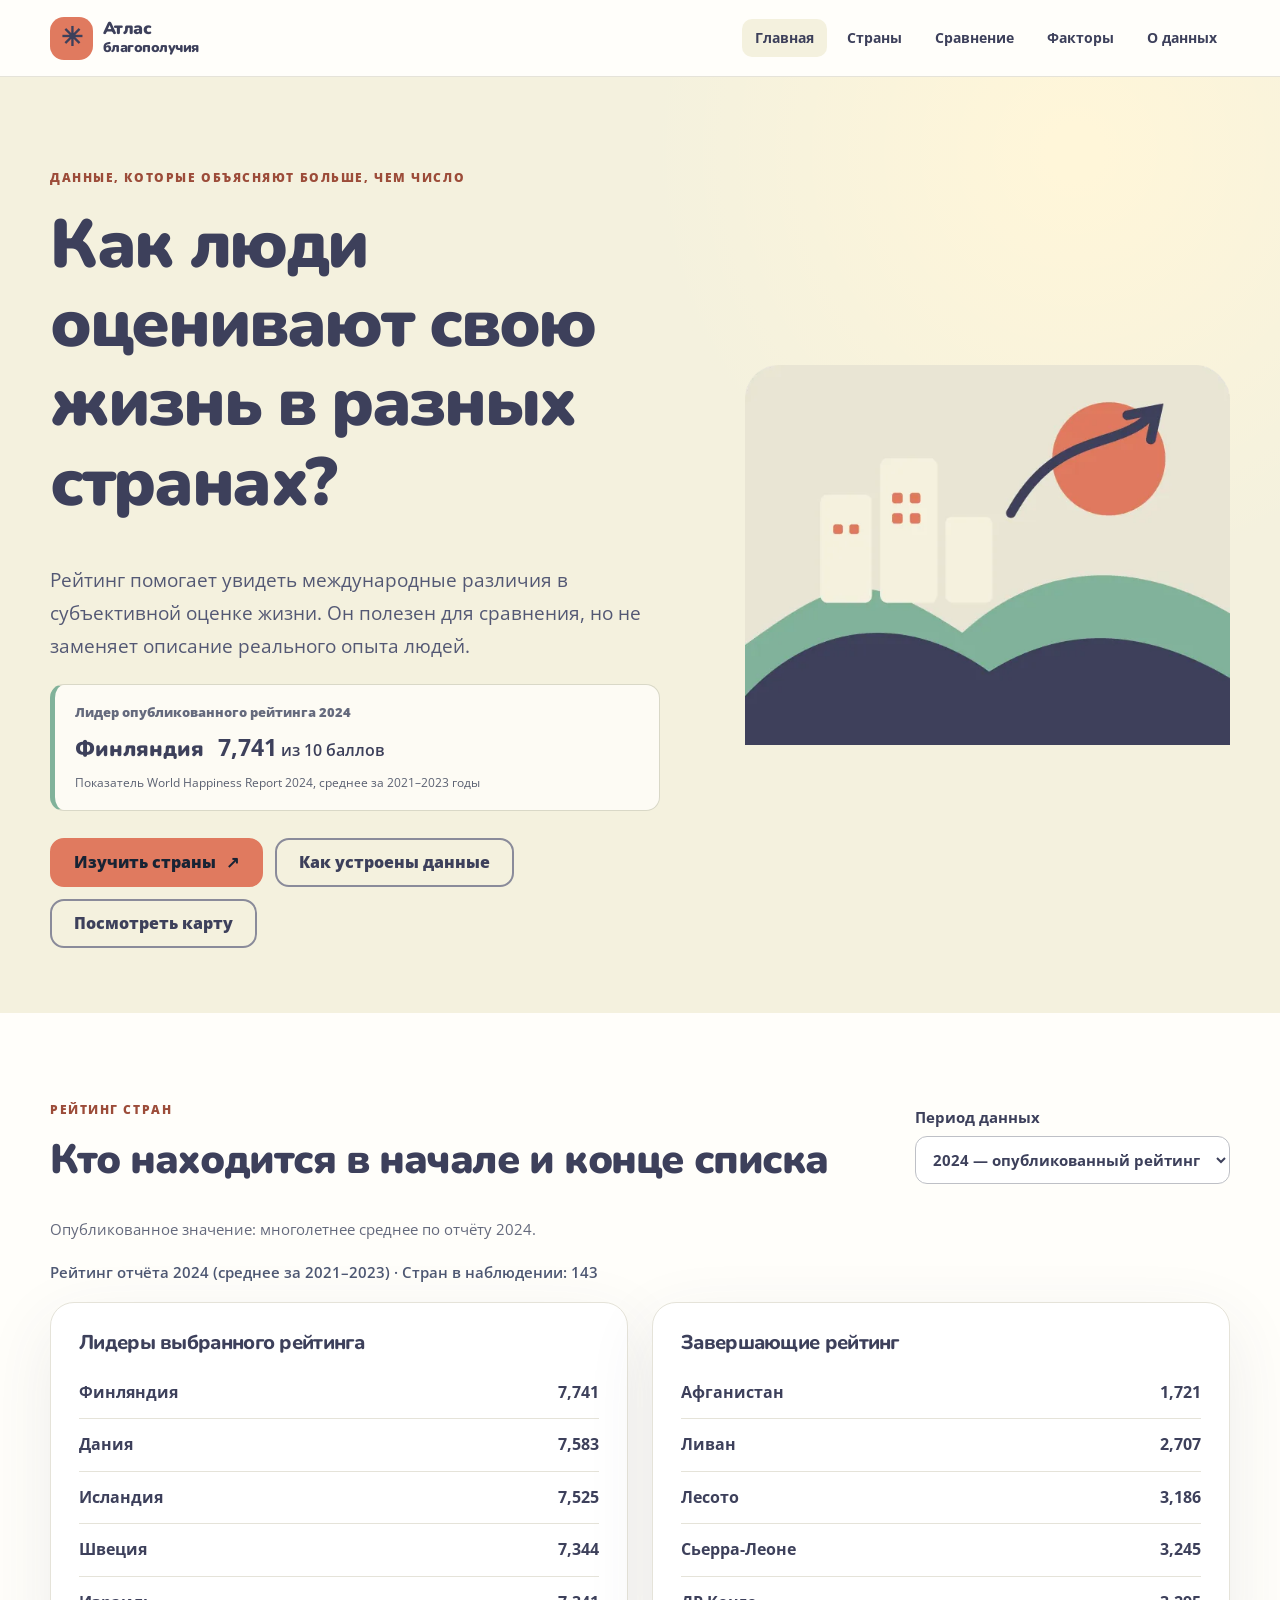
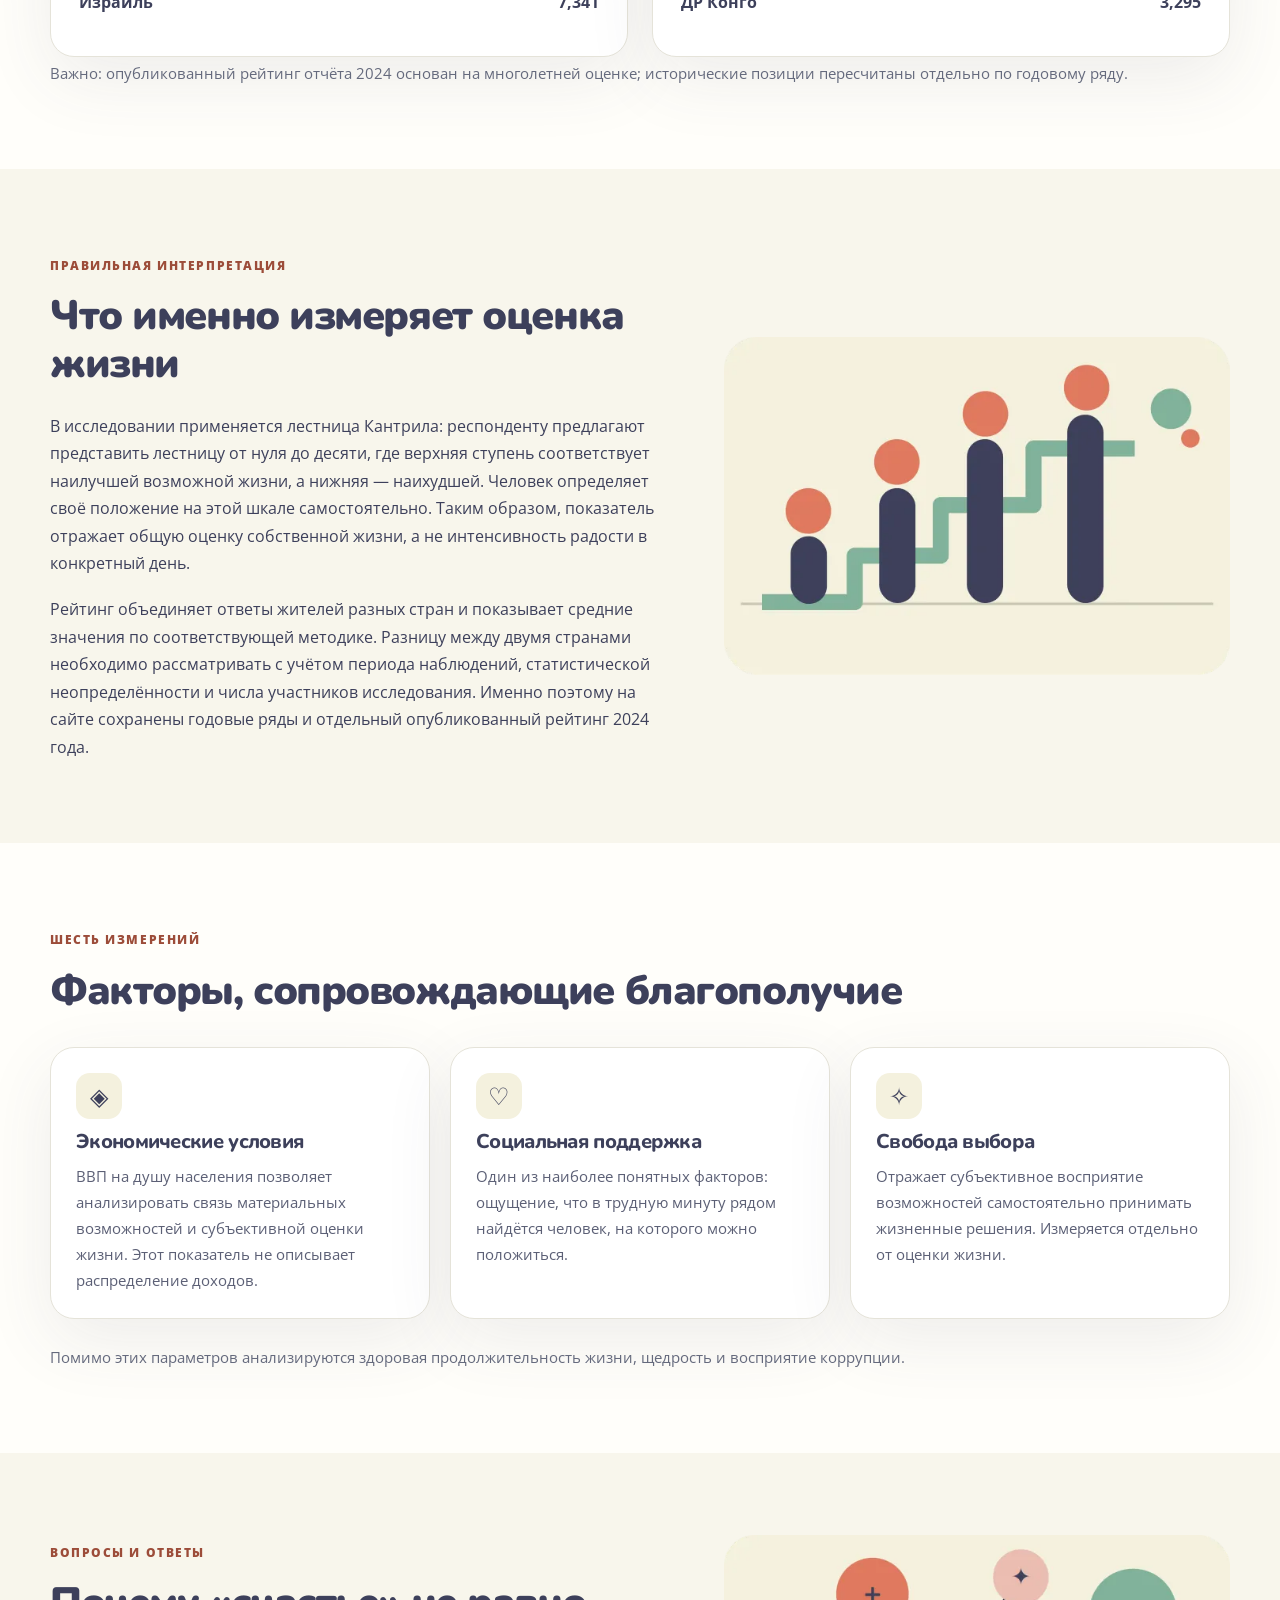
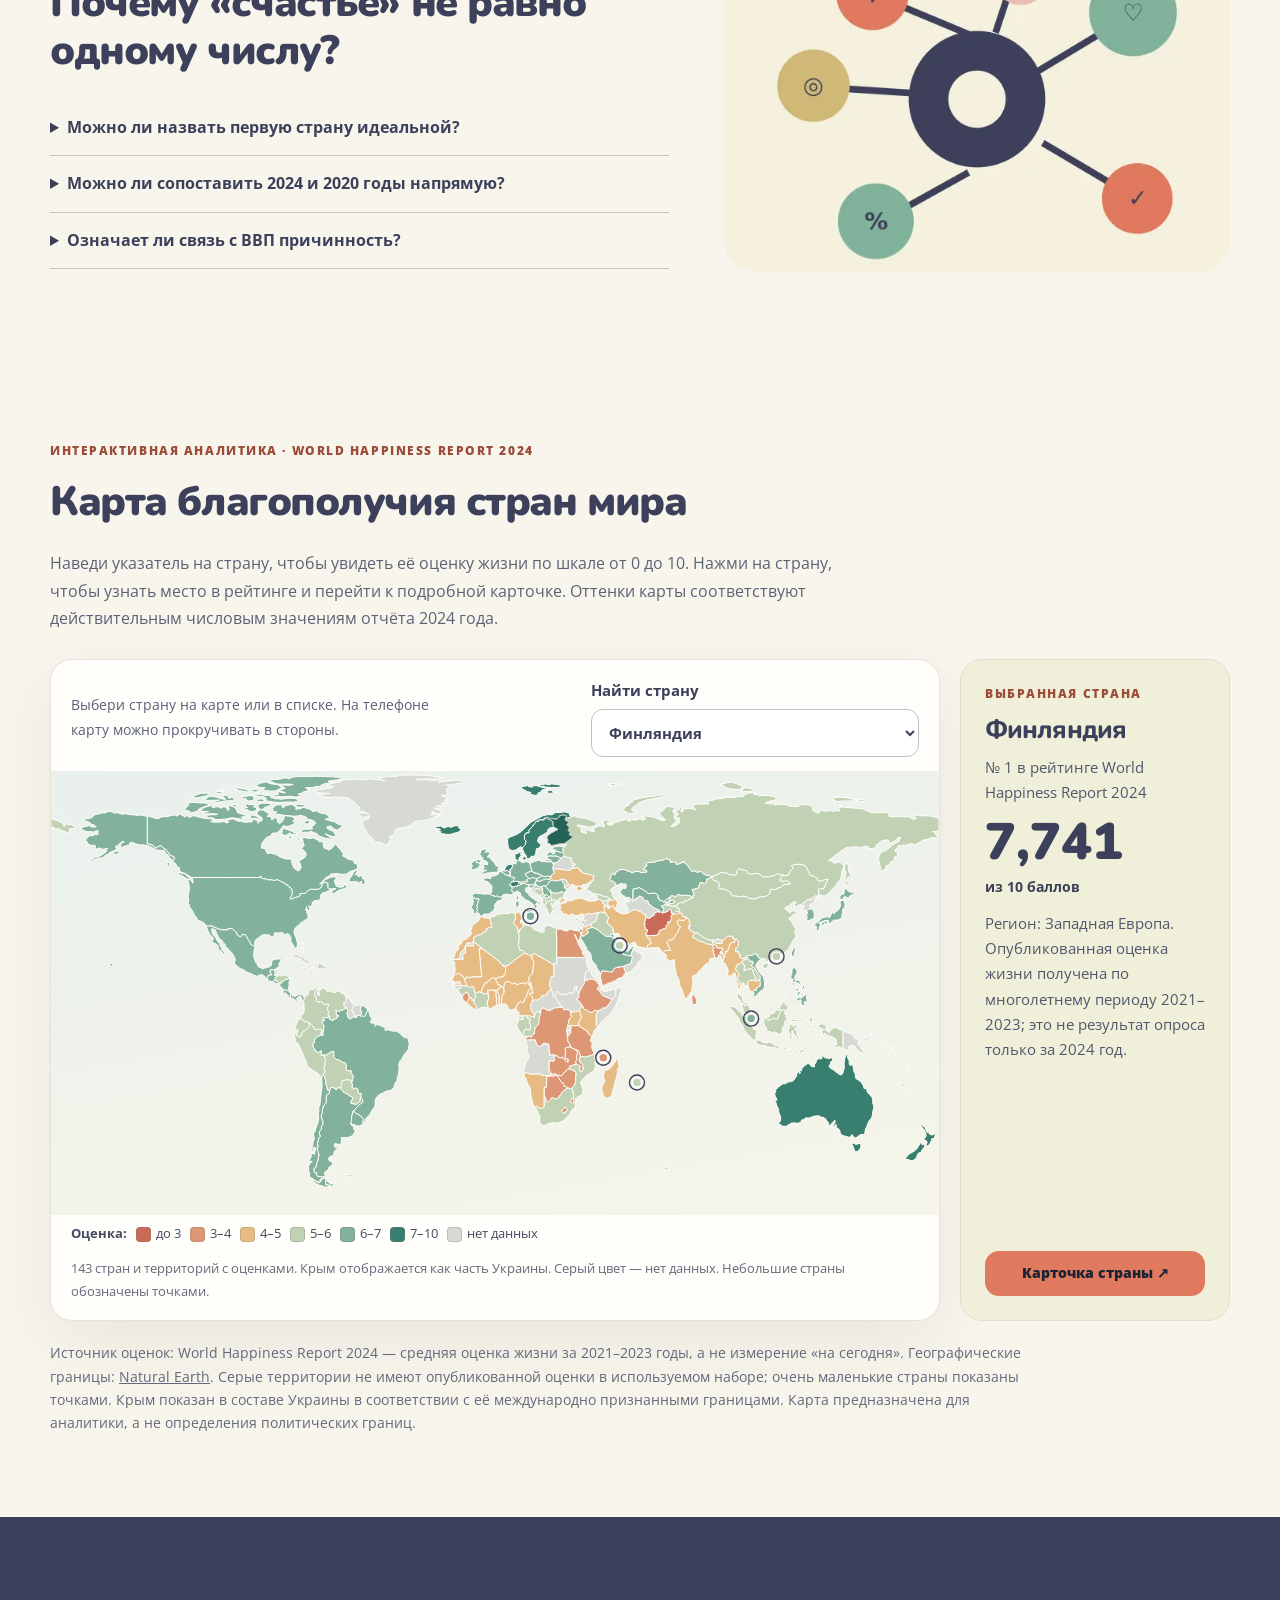
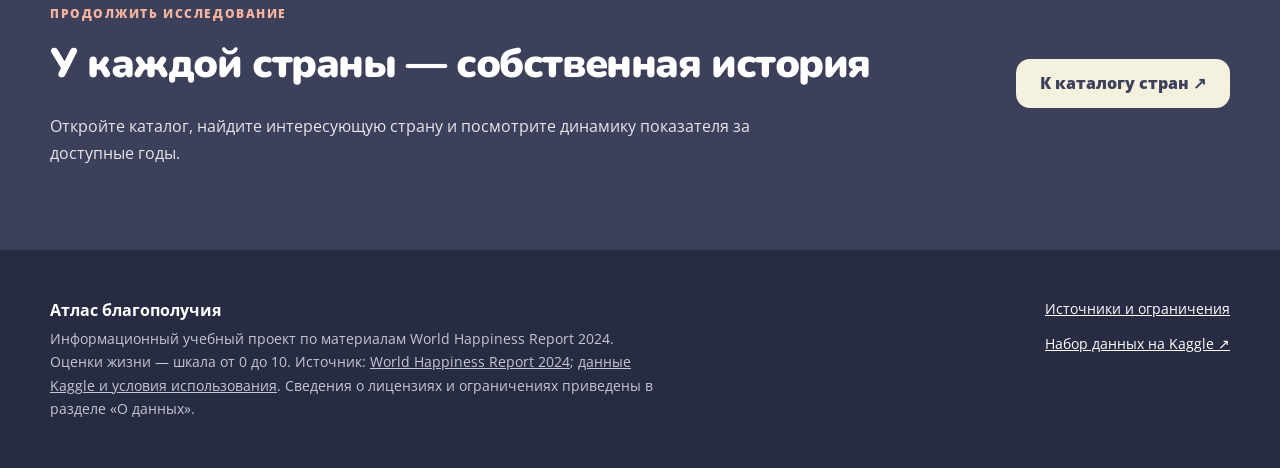
==== commit 4389047e: "Restore lecturer section order without removing interactive world map: index.html" ====
--- a/index.html
+++ b/index.html
@@ -4,8 +4,13 @@
 <body><a class="skip-link" href="#main">Перейти к содержимому</a>
 <header class="site-header"><div class="site-header__inner container"><a class="site-header__brand" href="./index.html" aria-label="Атлас благополучия — главная"><span class="site-header__mark" aria-hidden="true">✳</span><span>Атлас<br><small>благополучия</small></span></a><button class="site-header__toggle" type="button" aria-expanded="false" aria-controls="main-menu" id="menu-toggle">Меню <span aria-hidden="true">☰</span></button><nav id="main-menu" class="site-header__nav" aria-label="Основная навигация"><a href="./index.html" aria-current="page">Главная</a><a href="./countries.html">Страны</a><a href="./compare.html">Сравнение</a><a href="./factors.html">Факторы</a><a href="./about.html">О данных</a></nav></div></header>
 <main id="main"><section class="hero page__section"><div class="container hero__grid"><div><span class="eyebrow">Данные, которые объясняют больше, чем число</span><h1>Как люди оценивают свою жизнь в разных странах?</h1><p class="lead">Рейтинг помогает увидеть международные различия в субъективной оценке жизни. Он полезен для сравнения, но не заменяет описание реального опыта людей.</p>
-<div class="hero__leader" aria-live="polite"><span class="hero__leader-label">Лидер опубликованного рейтинга 2024</span><strong id="hero-leader-name" class="hero__leader-name">Загрузка данных…</strong><span class="hero__leader-score"><b id="hero-leader-score">—</b> из 10 баллов</span><small>Показатель World Happiness Report 2024, среднее за 2021–2023 годы</small></div><div class="hero__actions"><a class="button" href="./countries.html">Изучить страны <span aria-hidden="true">↗</span></a><a class="button button--outline" href="./about.html">Как устроены данные</a></div></div><img class="hero__image" src="./images/overview-640.webp" srcset="./images/overview-640.webp 640w, ./images/overview-1200.webp 1200w" sizes="(max-width: 900px) 100vw, 50vw" alt="Авторская иллюстрация: города и природные формы, объединённые в инфографику" width="600" height="470" loading="eager" fetchpriority="high"></div></section>
+<div class="hero__leader" aria-live="polite"><span class="hero__leader-label">Лидер опубликованного рейтинга 2024</span><strong id="hero-leader-name" class="hero__leader-name">Загрузка данных…</strong><span class="hero__leader-score"><b id="hero-leader-score">—</b> из 10 баллов</span><small>Показатель World Happiness Report 2024, среднее за 2021–2023 годы</small></div><div class="hero__actions"><a class="button" href="./countries.html">Изучить страны <span aria-hidden="true">↗</span></a><a class="button button--outline" href="./about.html">Как устроены данные</a><a class="button button--outline" href="#map-heading">Посмотреть карту</a></div></div><img class="hero__image" src="./images/overview-640.webp" srcset="./images/overview-640.webp 640w, ./images/overview-1200.webp 1200w" sizes="(max-width: 900px) 100vw, 50vw" alt="Авторская иллюстрация: города и природные формы, объединённые в инфографику" width="600" height="470" loading="eager" fetchpriority="high"></div></section>
 
+<section class="page__section" aria-labelledby="rating-heading"><div class="container"><div class="section-heading"><div><span class="eyebrow">Рейтинг стран</span><h2 id="rating-heading">Кто находится в начале и конце списка</h2></div><label class="field">Период данных <select id="year-select" aria-label="Выберите год рейтинга"></select></label></div><p class="muted" id="ranking-status" role="status">Загрузка рейтинга…</p>
+<p class="ranking-warning" id="ranking-warning" role="note" hidden></p><p class="data-label" id="ranking-count"></p><div class="columns-2"><div class="panel"><h3>Лидеры выбранного рейтинга</h3><ol class="ranking" id="ranking-top"></ol></div><div class="panel"><h3>Завершающие рейтинг</h3><ol class="ranking" id="ranking-bottom"></ol></div></div><p class="help-text">Важно: опубликованный рейтинг отчёта 2024 основан на многолетней оценке; исторические позиции пересчитаны отдельно по годовому ряду.</p></div></section>
+<section class="page__section page__section--soft"><div class="container feature"><div><span class="eyebrow">Правильная интерпретация</span><h2>Что именно измеряет оценка жизни</h2><p>В исследовании применяется лестница Кантрила: респонденту предлагают представить лестницу от нуля до десяти, где верхняя ступень соответствует наилучшей возможной жизни, а нижняя — наихудшей. Человек определяет своё положение на этой шкале самостоятельно. Таким образом, показатель отражает общую оценку собственной жизни, а не интенсивность радости в конкретный день.</p><p>Рейтинг объединяет ответы жителей разных стран и показывает средние значения по соответствующей методике. Разницу между двумя странами необходимо рассматривать с учётом периода наблюдений, статистической неопределённости и числа участников исследования. Именно поэтому на сайте сохранены годовые ряды и отдельный опубликованный рейтинг 2024 года.</p></div><img src="./images/people-640.webp" srcset="./images/people-640.webp 640w, ./images/people-1200.webp 1200w" sizes="(max-width: 900px) 100vw, 50vw" alt="Авторская векторная иллюстрация людей и условных ступеней оценки жизни" width="560" height="380" loading="lazy"></div></section>
+<section class="page__section"><div class="container"><div class="section-heading"><div><span class="eyebrow">Шесть измерений</span><h2>Факторы, сопровождающие благополучие</h2></div></div><div class="cards-3"><article class="card"><div class="card__icon">◈</div><h3>Экономические условия</h3><p>ВВП на душу населения позволяет анализировать связь материальных возможностей и субъективной оценки жизни. Этот показатель не описывает распределение доходов.</p></article><article class="card"><div class="card__icon">♡</div><h3>Социальная поддержка</h3><p>Один из наиболее понятных факторов: ощущение, что в трудную минуту рядом найдётся человек, на которого можно положиться.</p></article><article class="card"><div class="card__icon">✧</div><h3>Свобода выбора</h3><p>Отражает субъективное восприятие возможностей самостоятельно принимать жизненные решения. Измеряется отдельно от оценки жизни.</p></article></div><p class="muted">Помимо этих параметров анализируются здоровая продолжительность жизни, щедрость и восприятие коррупции.</p></div></section>
+<section class="page__section page__section--soft"><div class="container feature feature--reverse"><div><span class="eyebrow">Вопросы и ответы</span><h2>Почему «счастье» не равно одному числу?</h2><details><summary>Можно ли назвать первую страну идеальной?</summary><p>Нет. Позиция отражает среднюю оценку жизни в опросе и не описывает всех жителей, обстоятельств или аспектов социальной политики.</p></details><details><summary>Можно ли сопоставить 2024 и 2020 годы напрямую?</summary><p>Только учитывая различие методов: 2024 относится к опубликованному многолетнему рейтингу, а исторические точки показывают отдельные годы.</p></details><details><summary>Означает ли связь с ВВП причинность?</summary><p>Нет. Диаграмма связи сама по себе не позволяет утверждать, что изменение фактора вызовет изменение субъективной оценки жизни.</p></details></div><img src="./images/factors-640.webp" srcset="./images/factors-640.webp 640w, ./images/factors-1200.webp 1200w" sizes="(max-width: 900px) 100vw, 50vw" alt="Авторская иллюстрация: шесть взаимосвязанных факторов, представленных цветными фигурами" width="560" height="380" loading="lazy"></div></section>
 <section class="page__section world-map-section" aria-labelledby="map-heading">
 <div class="container">
   <span class="eyebrow">Интерактивная аналитика · World Happiness Report 2024</span>
@@ -53,11 +58,6 @@
   </div>
   <p class="world-map__note">Источник оценок: World Happiness Report 2024 — средняя оценка жизни за 2021–2023 годы, а не измерение «на сегодня». Географические границы: <a href="https://www.naturalearthdata.com/about/terms-of-use/" target="_blank" rel="noreferrer">Natural Earth</a>. Серые территории не имеют опубликованной оценки в используемом наборе; очень маленькие страны показаны точками. Крым показан в составе Украины в соответствии с её международно признанными границами. Карта предназначена для аналитики, а не определения политических границ.</p>
 </div></section>
-<section class="page__section" aria-labelledby="rating-heading"><div class="container"><div class="section-heading"><div><span class="eyebrow">Рейтинг стран</span><h2 id="rating-heading">Кто находится в начале и конце списка</h2></div><label class="field">Период данных <select id="year-select" aria-label="Выберите год рейтинга"></select></label></div><p class="muted" id="ranking-status" role="status">Загрузка рейтинга…</p>
-<p class="ranking-warning" id="ranking-warning" role="note" hidden></p><p class="data-label" id="ranking-count"></p><div class="columns-2"><div class="panel"><h3>Лидеры выбранного рейтинга</h3><ol class="ranking" id="ranking-top"></ol></div><div class="panel"><h3>Завершающие рейтинг</h3><ol class="ranking" id="ranking-bottom"></ol></div></div><p class="help-text">Важно: опубликованный рейтинг отчёта 2024 основан на многолетней оценке; исторические позиции пересчитаны отдельно по годовому ряду.</p></div></section>
-<section class="page__section page__section--soft"><div class="container feature"><div><span class="eyebrow">Правильная интерпретация</span><h2>Что именно измеряет оценка жизни</h2><p>В исследовании применяется лестница Кантрила: респонденту предлагают представить лестницу от нуля до десяти, где верхняя ступень соответствует наилучшей возможной жизни, а нижняя — наихудшей. Человек определяет своё положение на этой шкале самостоятельно. Таким образом, показатель отражает общую оценку собственной жизни, а не интенсивность радости в конкретный день.</p><p>Рейтинг объединяет ответы жителей разных стран и показывает средние значения по соответствующей методике. Разницу между двумя странами необходимо рассматривать с учётом периода наблюдений, статистической неопределённости и числа участников исследования. Именно поэтому на сайте сохранены годовые ряды и отдельный опубликованный рейтинг 2024 года.</p></div><img src="./images/people-640.webp" srcset="./images/people-640.webp 640w, ./images/people-1200.webp 1200w" sizes="(max-width: 900px) 100vw, 50vw" alt="Авторская векторная иллюстрация людей и условных ступеней оценки жизни" width="560" height="380" loading="lazy"></div></section>
-<section class="page__section"><div class="container"><div class="section-heading"><div><span class="eyebrow">Шесть измерений</span><h2>Факторы, сопровождающие благополучие</h2></div></div><div class="cards-3"><article class="card"><div class="card__icon">◈</div><h3>Экономические условия</h3><p>ВВП на душу населения позволяет анализировать связь материальных возможностей и субъективной оценки жизни. Этот показатель не описывает распределение доходов.</p></article><article class="card"><div class="card__icon">♡</div><h3>Социальная поддержка</h3><p>Один из наиболее понятных факторов: ощущение, что в трудную минуту рядом найдётся человек, на которого можно положиться.</p></article><article class="card"><div class="card__icon">✧</div><h3>Свобода выбора</h3><p>Отражает субъективное восприятие возможностей самостоятельно принимать жизненные решения. Измеряется отдельно от оценки жизни.</p></article></div><p class="muted">Помимо этих параметров анализируются здоровая продолжительность жизни, щедрость и восприятие коррупции.</p></div></section>
-<section class="page__section page__section--soft"><div class="container feature feature--reverse"><div><span class="eyebrow">Вопросы и ответы</span><h2>Почему «счастье» не равно одному числу?</h2><details><summary>Можно ли назвать первую страну идеальной?</summary><p>Нет. Позиция отражает среднюю оценку жизни в опросе и не описывает всех жителей, обстоятельств или аспектов социальной политики.</p></details><details><summary>Можно ли сопоставить 2024 и 2020 годы напрямую?</summary><p>Только учитывая различие методов: 2024 относится к опубликованному многолетнему рейтингу, а исторические точки показывают отдельные годы.</p></details><details><summary>Означает ли связь с ВВП причинность?</summary><p>Нет. Диаграмма связи сама по себе не позволяет утверждать, что изменение фактора вызовет изменение субъективной оценки жизни.</p></details></div><img src="./images/factors-640.webp" srcset="./images/factors-640.webp 640w, ./images/factors-1200.webp 1200w" sizes="(max-width: 900px) 100vw, 50vw" alt="Авторская иллюстрация: шесть взаимосвязанных факторов, представленных цветными фигурами" width="560" height="380" loading="lazy"></div></section>
 <section class="page__section cta"><div class="container cta__inner"><div><span class="eyebrow">Продолжить исследование</span><h2>У каждой страны — собственная история</h2><p>Откройте каталог, найдите интересующую страну и посмотрите динамику показателя за доступные годы.</p></div><a class="button button--light" href="./countries.html">К каталогу стран ↗</a></div></section></main>
 <footer class="site-footer"><div class="container site-footer__inner"><div><strong>Атлас благополучия</strong><p>Информационный учебный проект по материалам World Happiness Report 2024. Оценки жизни — шкала от 0 до 10. Источник: <a href="https://worldhappiness.report/ed/2024/" target="_blank" rel="noreferrer">World Happiness Report 2024</a>; <a href="https://www.kaggle.com/datasets/jainaru/world-happiness-report-2024-yearly-updated" target="_blank" rel="noreferrer">данные Kaggle и условия использования</a>. Сведения о лицензиях и ограничениях приведены в разделе «О данных».</p></div><div><a href="./about.html">Источники и ограничения</a><a href="https://www.kaggle.com/datasets/jainaru/world-happiness-report-2024-yearly-updated" rel="noreferrer" target="_blank">Набор данных на Kaggle ↗</a></div></div></footer>
 <div class="modal" id="info-modal" hidden><div class="modal__shade" data-close-modal></div><div class="modal__panel" role="dialog" aria-modal="true" aria-labelledby="modal-title" tabindex="-1"><button class="modal__close" id="modal-close" type="button" aria-label="Закрыть окно">×</button><h2 id="modal-title"></h2><div id="modal-body"></div></div></div>
--- a/style.css
+++ b/style.css
@@ -26,3 +26,17 @@
 .hero__leader small{flex-basis:100%;color:#5A6071;font-size:.76rem}
 .ranking-warning{border-left:4px solid #B06A35;background:#FFF3DE;border-radius:8px;padding:11px 15px;color:#4D422F;font-weight:700;font-size:.9rem;margin-bottom:18px}
 .ranking-warning[hidden]{display:none}
+
+/* Mobile country comparison: convert wide data table into readable factor cards. */
+.compare-links{display:flex;flex-wrap:wrap;gap:12px;margin:14px 0 24px}
+@media(max-width:630px){
+ #compare-table{display:block;min-width:0!important;border:0}
+ #compare-table thead{display:none}
+ #compare-table tbody{display:grid;gap:12px}
+ #compare-table tr{display:block;border:1px solid var(--line);background:#fff;border-radius:14px;padding:10px 14px}
+ #compare-table th,#compare-table td{display:flex;align-items:center;justify-content:space-between;gap:12px;border-bottom:0!important;padding:9px 2px}
+ #compare-table th{color:var(--ink);font-weight:800}
+ #compare-table td{border-top:1px solid var(--line);font-variant-numeric:tabular-nums;text-align:right}
+ #compare-table td::before{content:attr(data-label);font-weight:700;font-size:.83rem;color:#656A7D;text-align:left;max-width:65%}
+ .compare-links .button{width:100%}
+}
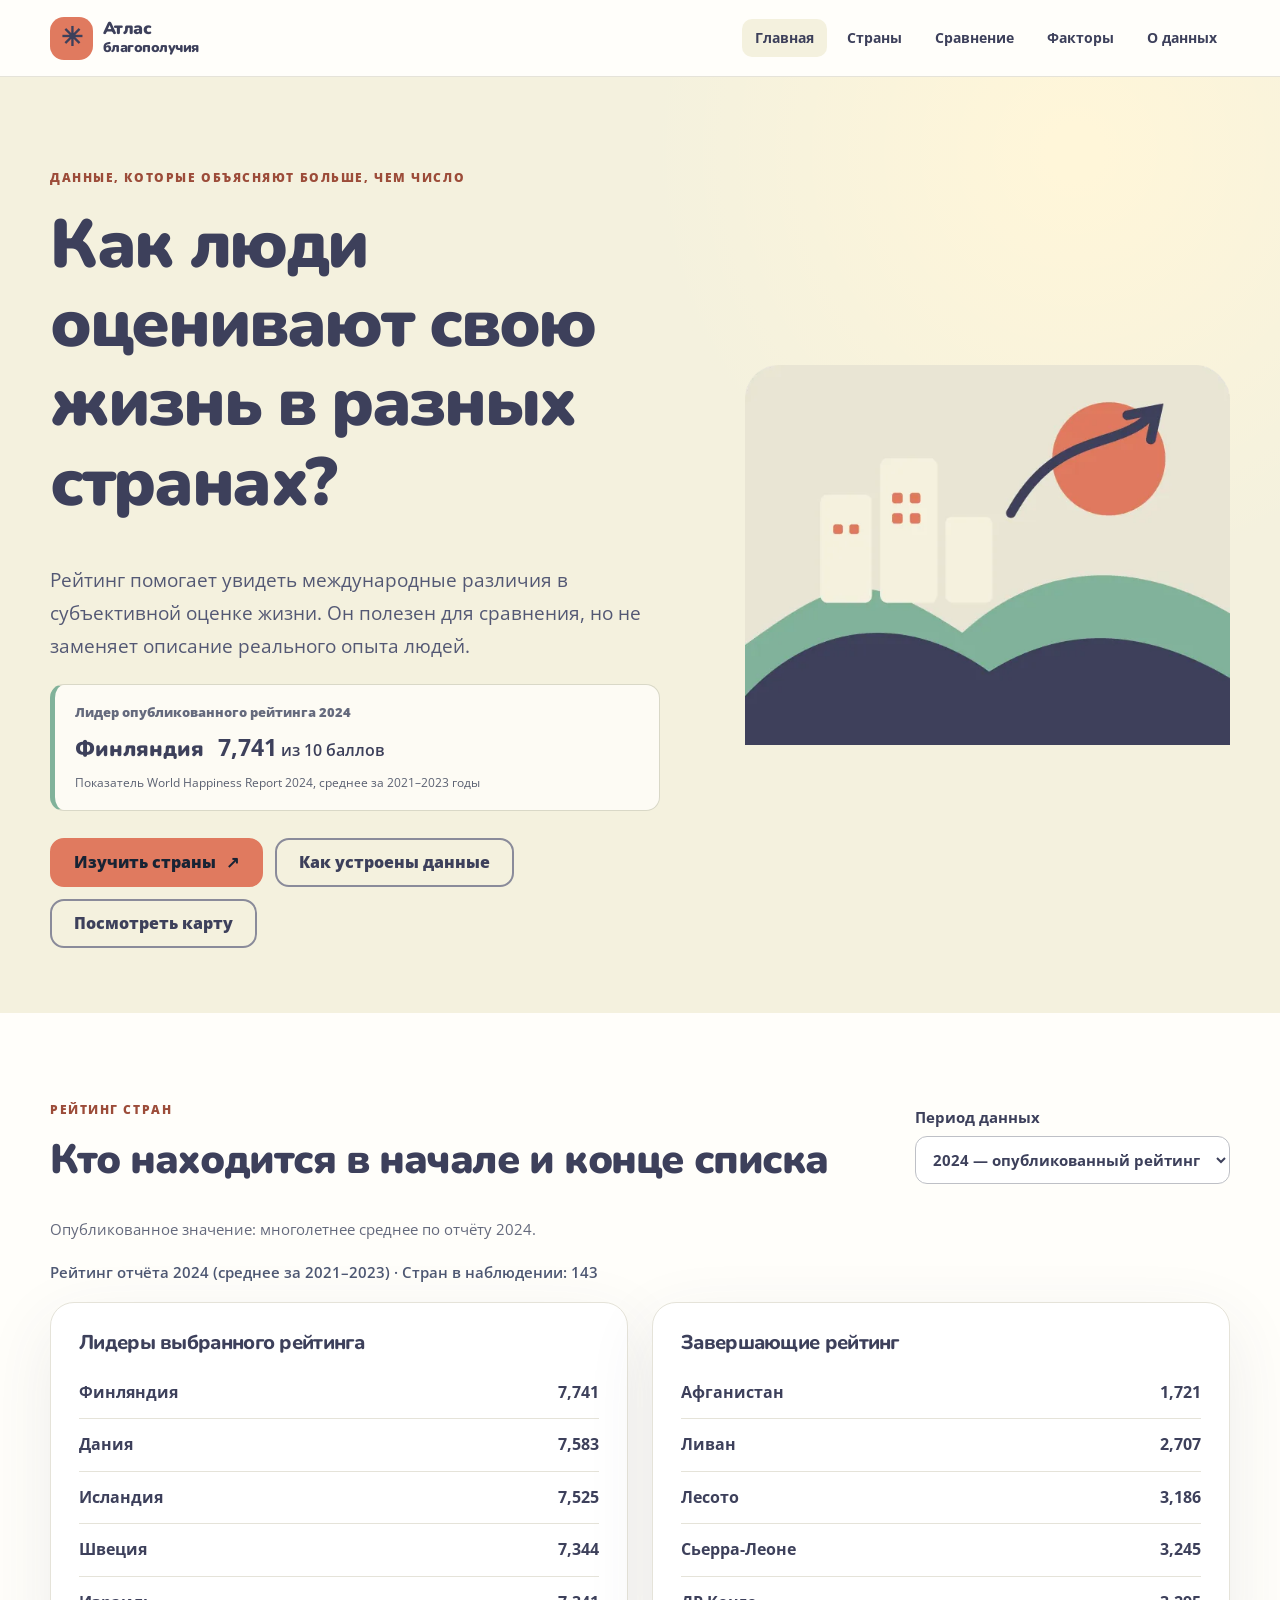
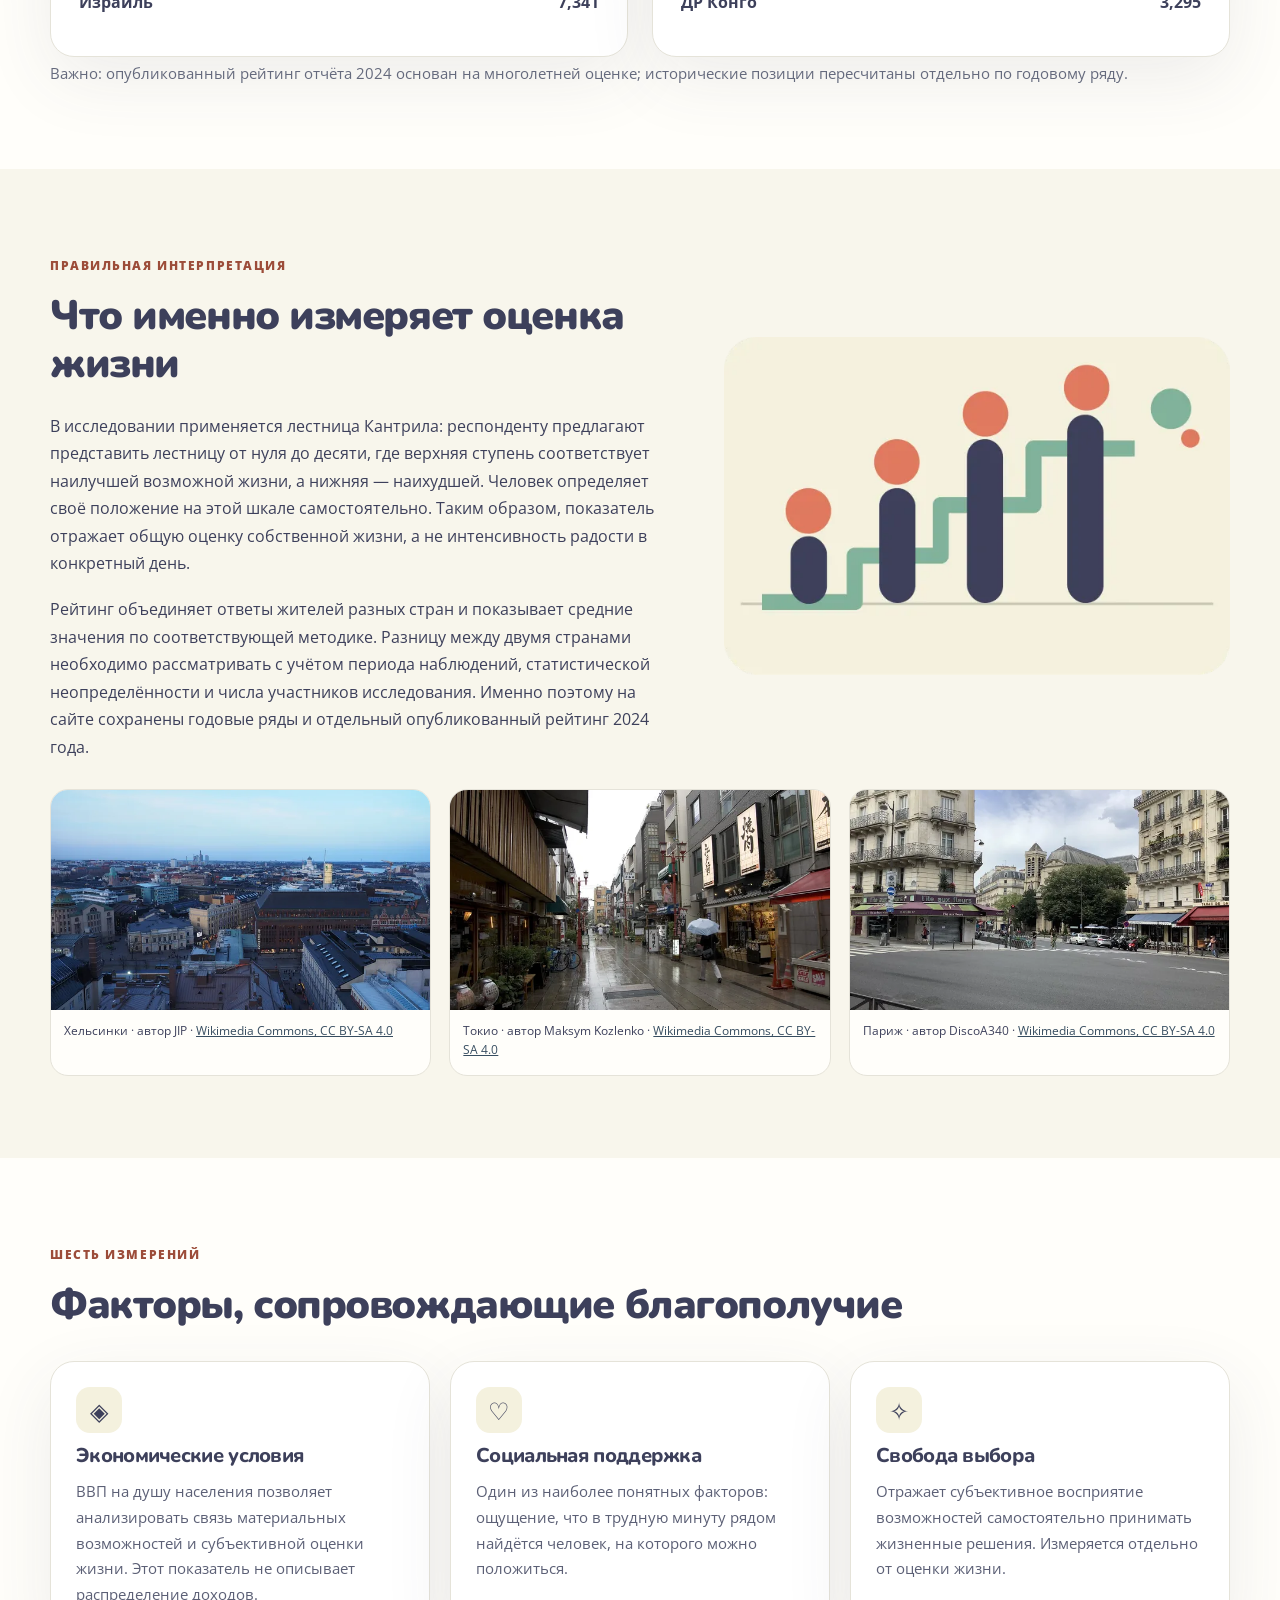
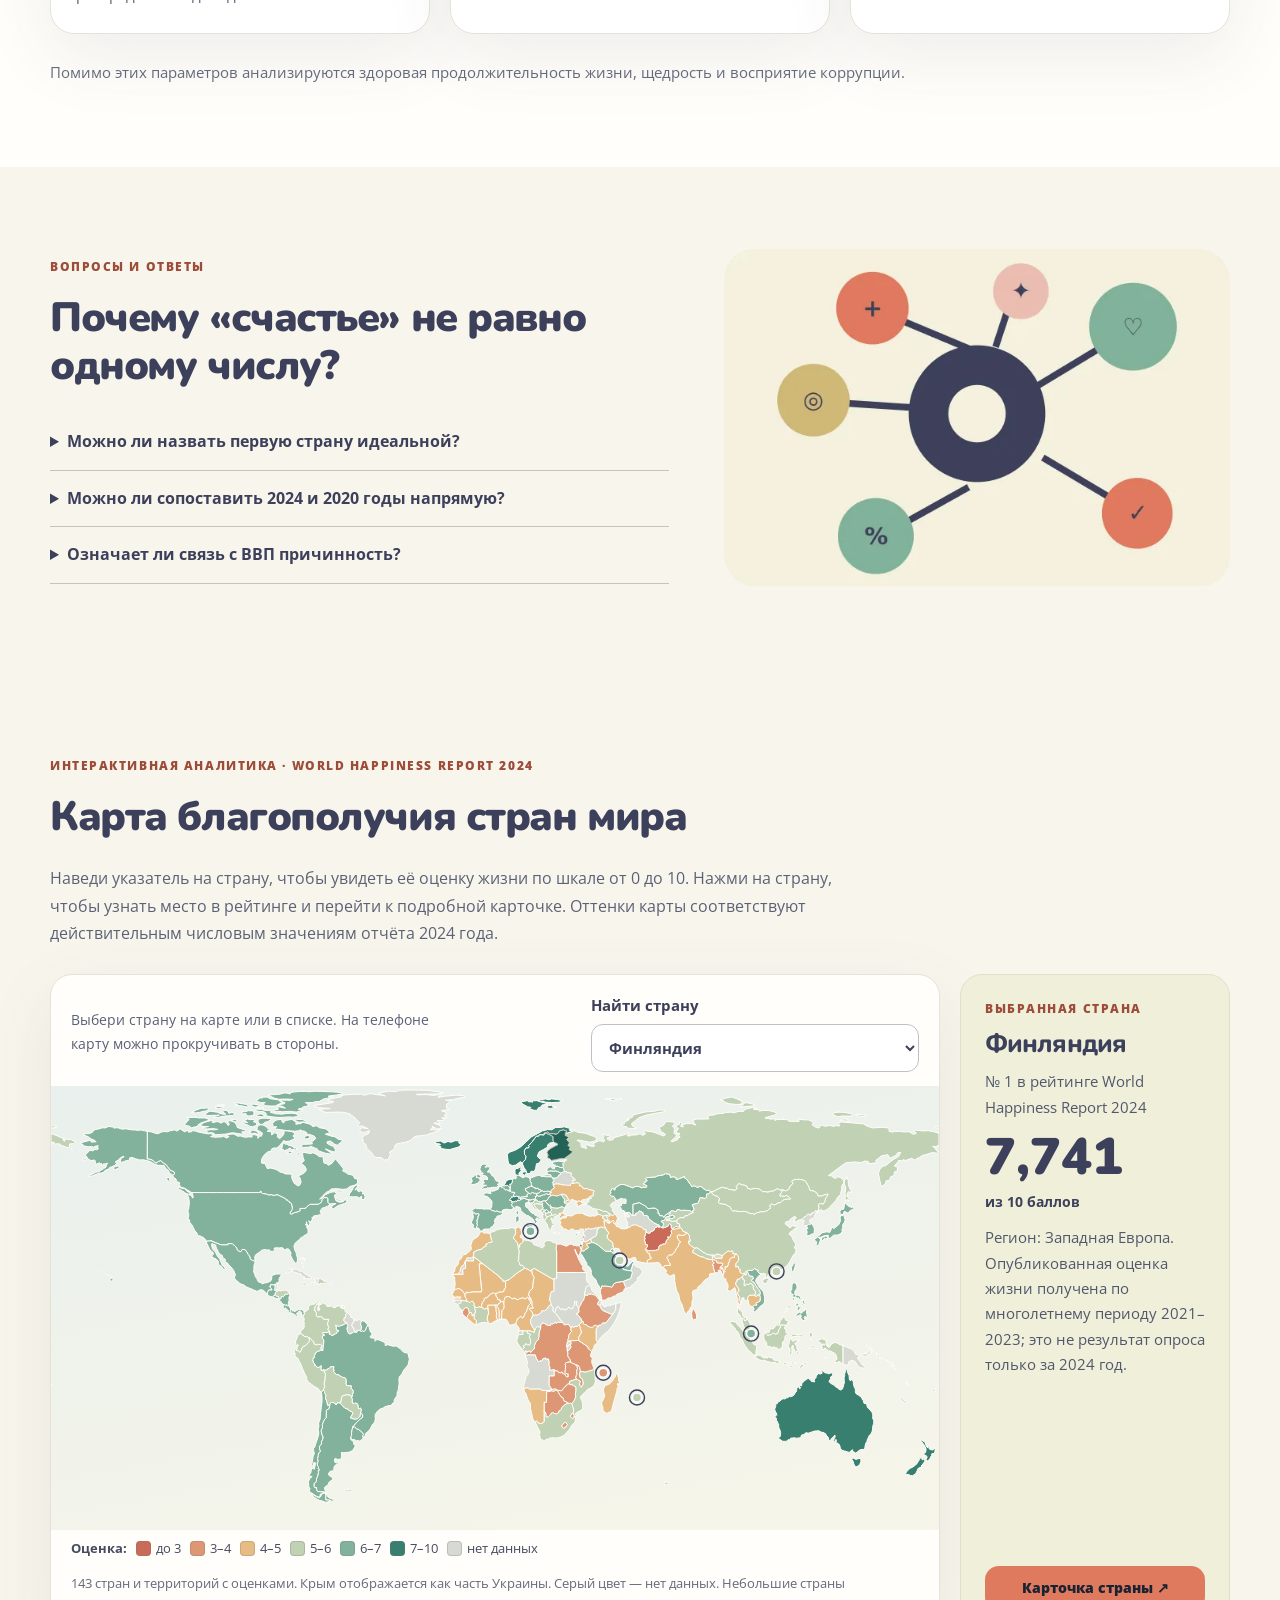
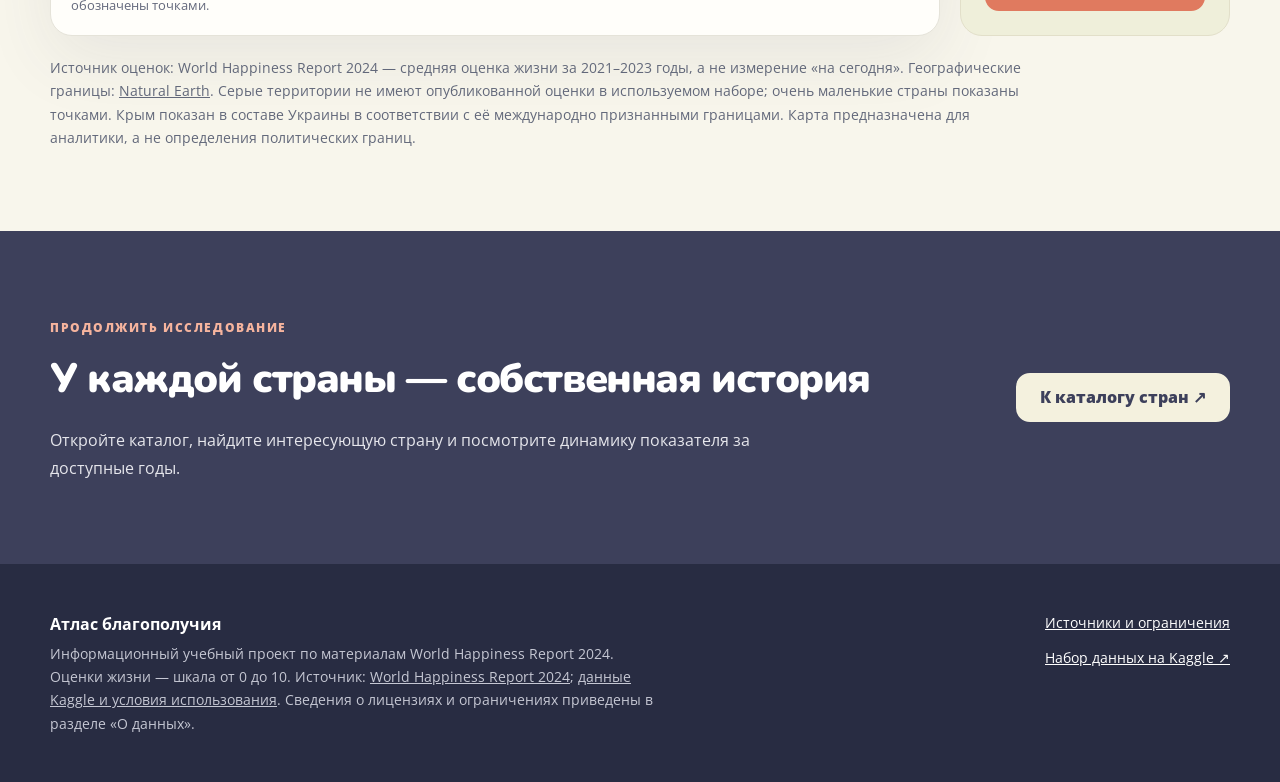
==== commit fa6b9ccc: "Add attributed Creative Commons city photography across coursework pages" ====
--- a/index.html
+++ b/index.html
@@ -8,7 +8,11 @@
 
 <section class="page__section" aria-labelledby="rating-heading"><div class="container"><div class="section-heading"><div><span class="eyebrow">Рейтинг стран</span><h2 id="rating-heading">Кто находится в начале и конце списка</h2></div><label class="field">Период данных <select id="year-select" aria-label="Выберите год рейтинга"></select></label></div><p class="muted" id="ranking-status" role="status">Загрузка рейтинга…</p>
 <p class="ranking-warning" id="ranking-warning" role="note" hidden></p><p class="data-label" id="ranking-count"></p><div class="columns-2"><div class="panel"><h3>Лидеры выбранного рейтинга</h3><ol class="ranking" id="ranking-top"></ol></div><div class="panel"><h3>Завершающие рейтинг</h3><ol class="ranking" id="ranking-bottom"></ol></div></div><p class="help-text">Важно: опубликованный рейтинг отчёта 2024 основан на многолетней оценке; исторические позиции пересчитаны отдельно по годовому ряду.</p></div></section>
-<section class="page__section page__section--soft"><div class="container feature"><div><span class="eyebrow">Правильная интерпретация</span><h2>Что именно измеряет оценка жизни</h2><p>В исследовании применяется лестница Кантрила: респонденту предлагают представить лестницу от нуля до десяти, где верхняя ступень соответствует наилучшей возможной жизни, а нижняя — наихудшей. Человек определяет своё положение на этой шкале самостоятельно. Таким образом, показатель отражает общую оценку собственной жизни, а не интенсивность радости в конкретный день.</p><p>Рейтинг объединяет ответы жителей разных стран и показывает средние значения по соответствующей методике. Разницу между двумя странами необходимо рассматривать с учётом периода наблюдений, статистической неопределённости и числа участников исследования. Именно поэтому на сайте сохранены годовые ряды и отдельный опубликованный рейтинг 2024 года.</p></div><img src="./images/people-640.webp" srcset="./images/people-640.webp 640w, ./images/people-1200.webp 1200w" sizes="(max-width: 900px) 100vw, 50vw" alt="Авторская векторная иллюстрация людей и условных ступеней оценки жизни" width="560" height="380" loading="lazy"></div></section>
+<section class="page__section page__section--soft"><div class="container feature"><div><span class="eyebrow">Правильная интерпретация</span><h2>Что именно измеряет оценка жизни</h2><p>В исследовании применяется лестница Кантрила: респонденту предлагают представить лестницу от нуля до десяти, где верхняя ступень соответствует наилучшей возможной жизни, а нижняя — наихудшей. Человек определяет своё положение на этой шкале самостоятельно. Таким образом, показатель отражает общую оценку собственной жизни, а не интенсивность радости в конкретный день.</p><p>Рейтинг объединяет ответы жителей разных стран и показывает средние значения по соответствующей методике. Разницу между двумя странами необходимо рассматривать с учётом периода наблюдений, статистической неопределённости и числа участников исследования. Именно поэтому на сайте сохранены годовые ряды и отдельный опубликованный рейтинг 2024 года.</p></div><img src="./images/people-640.webp" srcset="./images/people-640.webp 640w, ./images/people-1200.webp 1200w" sizes="(max-width: 900px) 100vw, 50vw" alt="Авторская векторная иллюстрация людей и условных ступеней оценки жизни" width="560" height="380" loading="lazy"></div><div class="container photo-gallery" aria-label="Фотографии городов и жителей разных стран мира">
+ <figure class="photo-gallery__item"><img src="./images/city-helsinki-640.webp" srcset="./images/city-helsinki-640.webp 640w, ./images/city-helsinki-1200.webp 1200w" sizes="(max-width: 630px) 100vw, (max-width: 900px) 50vw, 30vw" width="600" height="380" alt="Панорама города Хельсинки в Финляндии" loading="lazy"><figcaption>Хельсинки · автор JIP · <a href="https://commons.wikimedia.org/wiki/File:Skyline_of_Helsinki_seen_from_Hotel_Torni.jpg" rel="noreferrer" target="_blank">Wikimedia Commons, CC BY-SA 4.0</a></figcaption></figure>
+ <figure class="photo-gallery__item"><img src="./images/city-tokyo-640.webp" srcset="./images/city-tokyo-640.webp 640w, ./images/city-tokyo-1200.webp 1200w" sizes="(max-width: 630px) 100vw, (max-width: 900px) 50vw, 30vw" width="600" height="380" alt="Люди на городской улице в Токио, Япония" loading="lazy"><figcaption>Токио · автор Maksym Kozlenko · <a href="https://commons.wikimedia.org/wiki/File:Tokyo_Street.jpg" rel="noreferrer" target="_blank">Wikimedia Commons, CC BY-SA 4.0</a></figcaption></figure>
+ <figure class="photo-gallery__item"><img src="./images/city-paris-640.webp" srcset="./images/city-paris-640.webp 640w, ./images/city-paris-1200.webp 1200w" sizes="(max-width: 630px) 100vw, (max-width: 900px) 50vw, 30vw" width="600" height="380" alt="Фотография городской улицы в Париже, Франция" loading="lazy"><figcaption>Париж · автор DiscoA340 · <a href="https://commons.wikimedia.org/wiki/File:City_Street_in_Paris,_France_2.jpg" rel="noreferrer" target="_blank">Wikimedia Commons, CC BY-SA 4.0</a></figcaption></figure>
+</div></section>
 <section class="page__section"><div class="container"><div class="section-heading"><div><span class="eyebrow">Шесть измерений</span><h2>Факторы, сопровождающие благополучие</h2></div></div><div class="cards-3"><article class="card"><div class="card__icon">◈</div><h3>Экономические условия</h3><p>ВВП на душу населения позволяет анализировать связь материальных возможностей и субъективной оценки жизни. Этот показатель не описывает распределение доходов.</p></article><article class="card"><div class="card__icon">♡</div><h3>Социальная поддержка</h3><p>Один из наиболее понятных факторов: ощущение, что в трудную минуту рядом найдётся человек, на которого можно положиться.</p></article><article class="card"><div class="card__icon">✧</div><h3>Свобода выбора</h3><p>Отражает субъективное восприятие возможностей самостоятельно принимать жизненные решения. Измеряется отдельно от оценки жизни.</p></article></div><p class="muted">Помимо этих параметров анализируются здоровая продолжительность жизни, щедрость и восприятие коррупции.</p></div></section>
 <section class="page__section page__section--soft"><div class="container feature feature--reverse"><div><span class="eyebrow">Вопросы и ответы</span><h2>Почему «счастье» не равно одному числу?</h2><details><summary>Можно ли назвать первую страну идеальной?</summary><p>Нет. Позиция отражает среднюю оценку жизни в опросе и не описывает всех жителей, обстоятельств или аспектов социальной политики.</p></details><details><summary>Можно ли сопоставить 2024 и 2020 годы напрямую?</summary><p>Только учитывая различие методов: 2024 относится к опубликованному многолетнему рейтингу, а исторические точки показывают отдельные годы.</p></details><details><summary>Означает ли связь с ВВП причинность?</summary><p>Нет. Диаграмма связи сама по себе не позволяет утверждать, что изменение фактора вызовет изменение субъективной оценки жизни.</p></details></div><img src="./images/factors-640.webp" srcset="./images/factors-640.webp 640w, ./images/factors-1200.webp 1200w" sizes="(max-width: 900px) 100vw, 50vw" alt="Авторская иллюстрация: шесть взаимосвязанных факторов, представленных цветными фигурами" width="560" height="380" loading="lazy"></div></section>
 <section class="page__section world-map-section" aria-labelledby="map-heading">
--- a/style.css
+++ b/style.css
@@ -40,3 +40,23 @@
  #compare-table td::before{content:attr(data-label);font-weight:700;font-size:.83rem;color:#656A7D;text-align:left;max-width:65%}
  .compare-links .button{width:100%}
 }
+
+/* First-screen information explicitly required by individual brief. */
+.hero__search{margin:20px 0 0;max-width:475px}
+.hero__search small{font-size:.77rem;font-weight:500;color:#5B6274}
+.hero__stats{display:grid;grid-template-columns:repeat(2,minmax(0,1fr));gap:12px;margin:18px 0;max-width:570px}
+.hero__stat{display:flex;flex-direction:column;gap:2px;padding:14px 18px;background:rgba(255,254,250,.9);border:1px solid #D9D8C7;border-radius:14px}
+.hero__stat span{font-size:.77rem;font-weight:800;color:#4C536A}
+.hero__stat strong{font-family:Nunito,Arial,sans-serif;font-size:clamp(1.7rem,3vw,2.35rem);line-height:1.3;font-variant-numeric:tabular-nums}
+.hero__stat small{color:#596077;font-size:.73rem}
+@media(max-width:630px){.hero__stats{gap:9px}.hero__stat{padding:12px}.hero__stat strong{font-size:1.75rem}}
+
+/* City photography is separately licensed CC BY-SA 4.0; see docs/image-credits.md */
+.hero__image--photo{width:100%;height:clamp(225px,27vw,410px);object-fit:cover;object-position:center;border-radius:22px;box-shadow:var(--shadow)}
+.photo-gallery{display:grid;grid-template-columns:repeat(3,minmax(0,1fr));gap:18px;margin-top:28px}
+.photo-gallery__item{min-width:0;margin:0;background:var(--paper);border:1px solid var(--line);border-radius:18px;overflow:hidden}
+.photo-gallery__item img{width:100%;height:220px;object-fit:cover;display:block}
+.photo-gallery__item figcaption{padding:11px 13px 15px;font-size:.78rem;line-height:1.55;color:var(--ink)}
+.photo-gallery__item figcaption a{color:#374D60;text-decoration:underline}
+@media(max-width:900px){.photo-gallery{grid-template-columns:repeat(2,minmax(0,1fr))}}
+@media(max-width:630px){.photo-gallery{grid-template-columns:1fr}.photo-gallery__item img{height:210px}.hero__image--photo{height:235px}}
